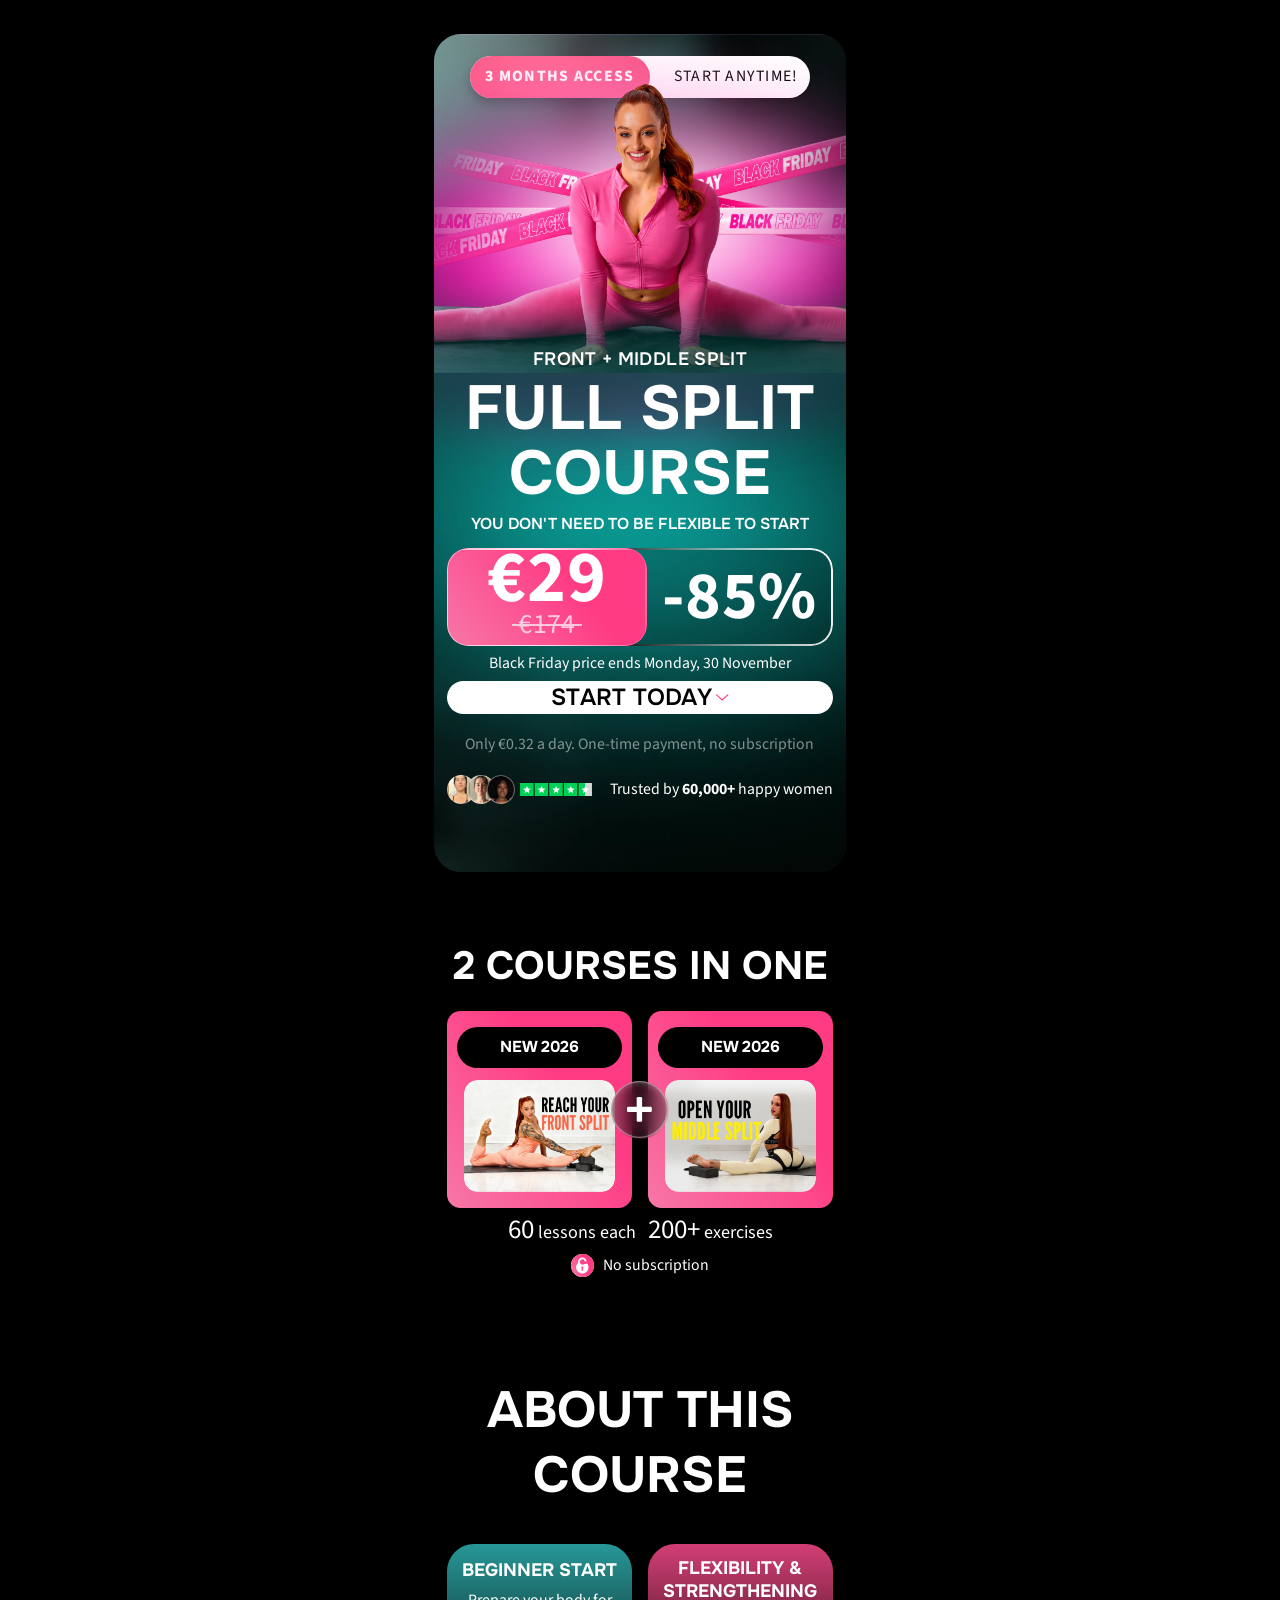
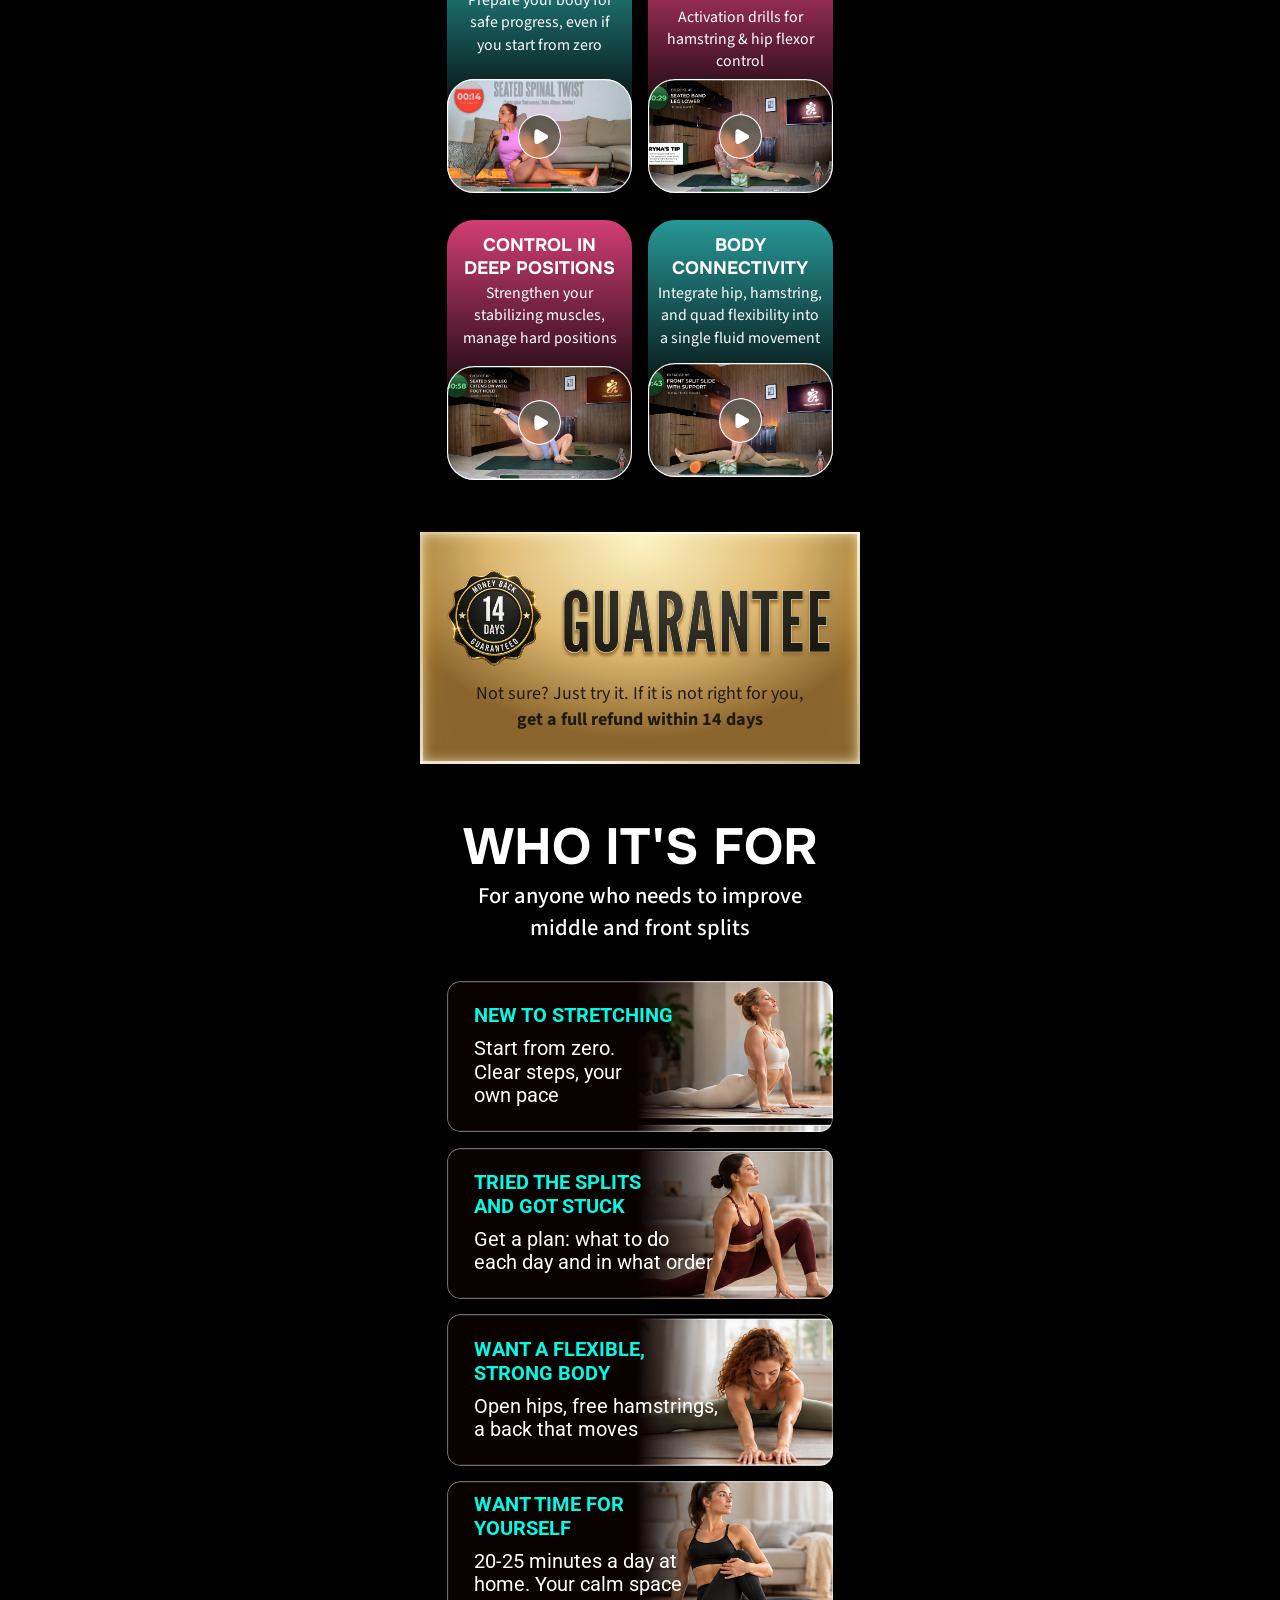
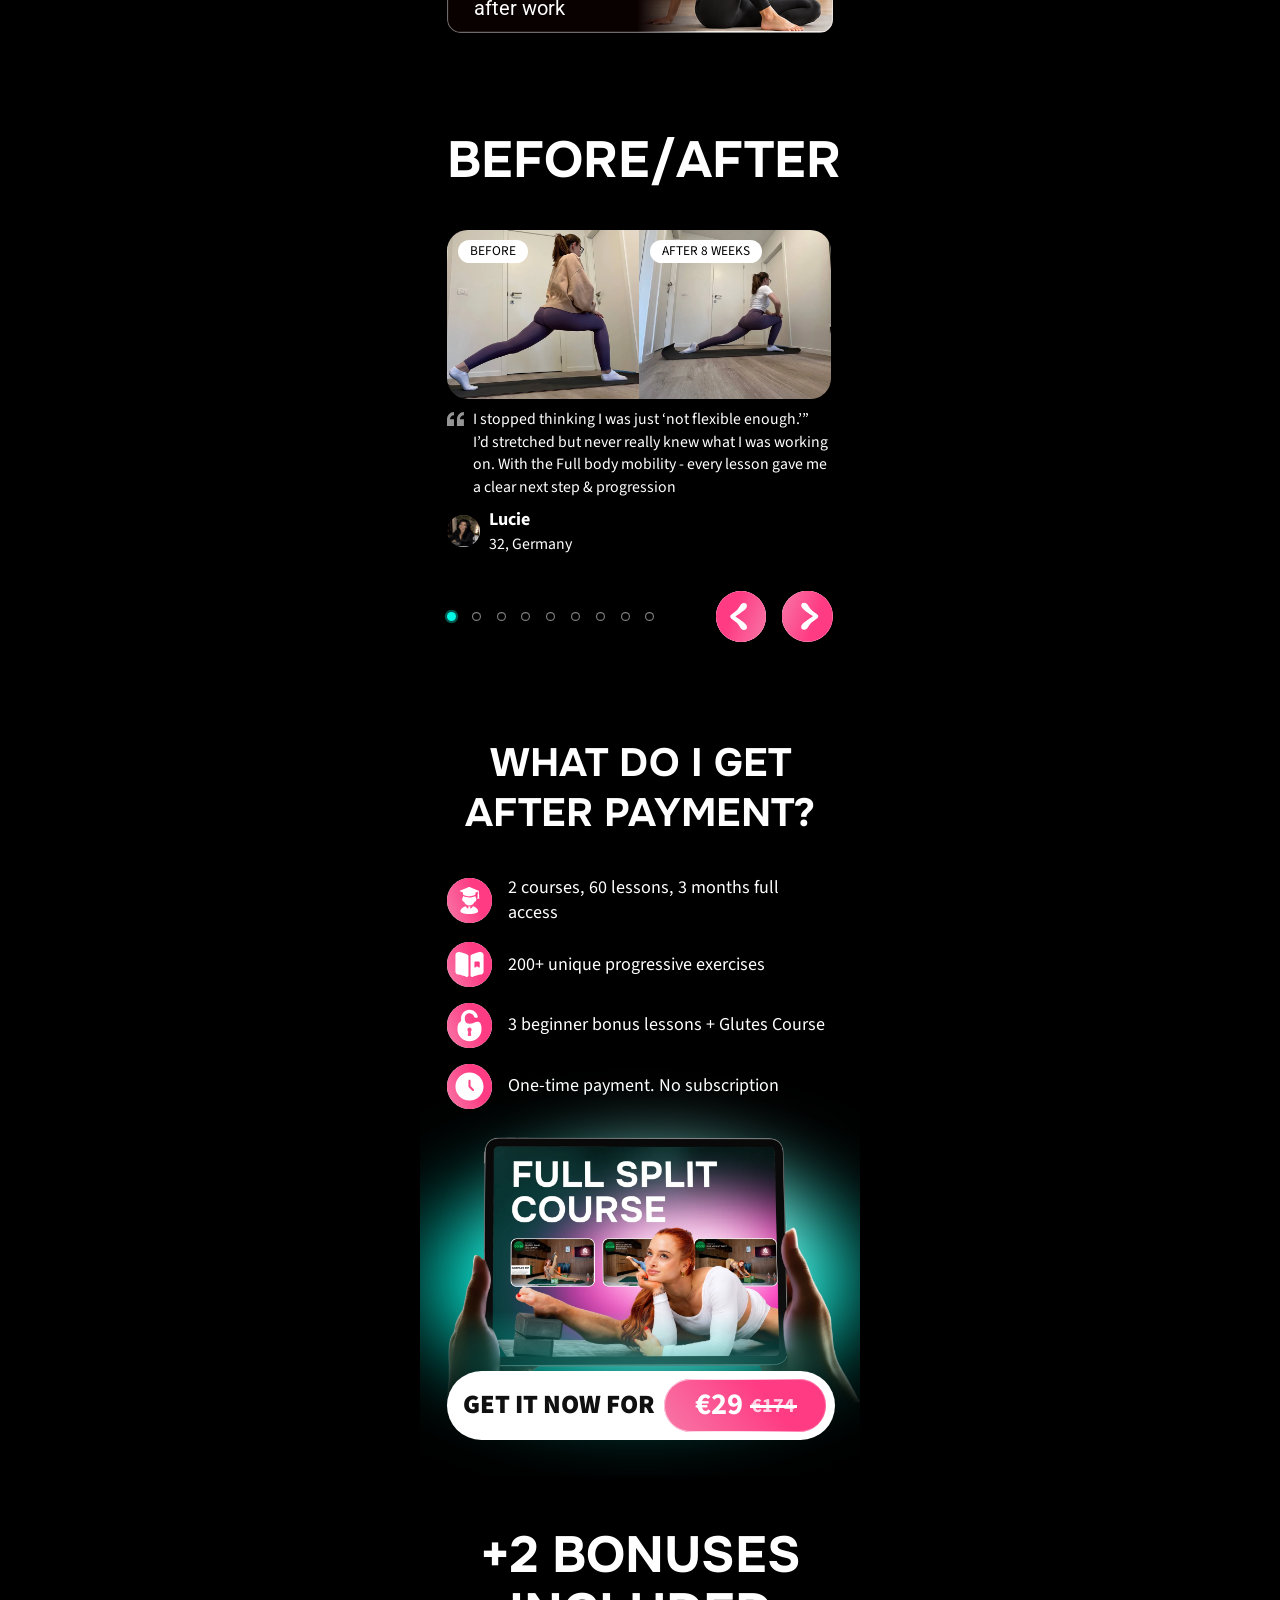
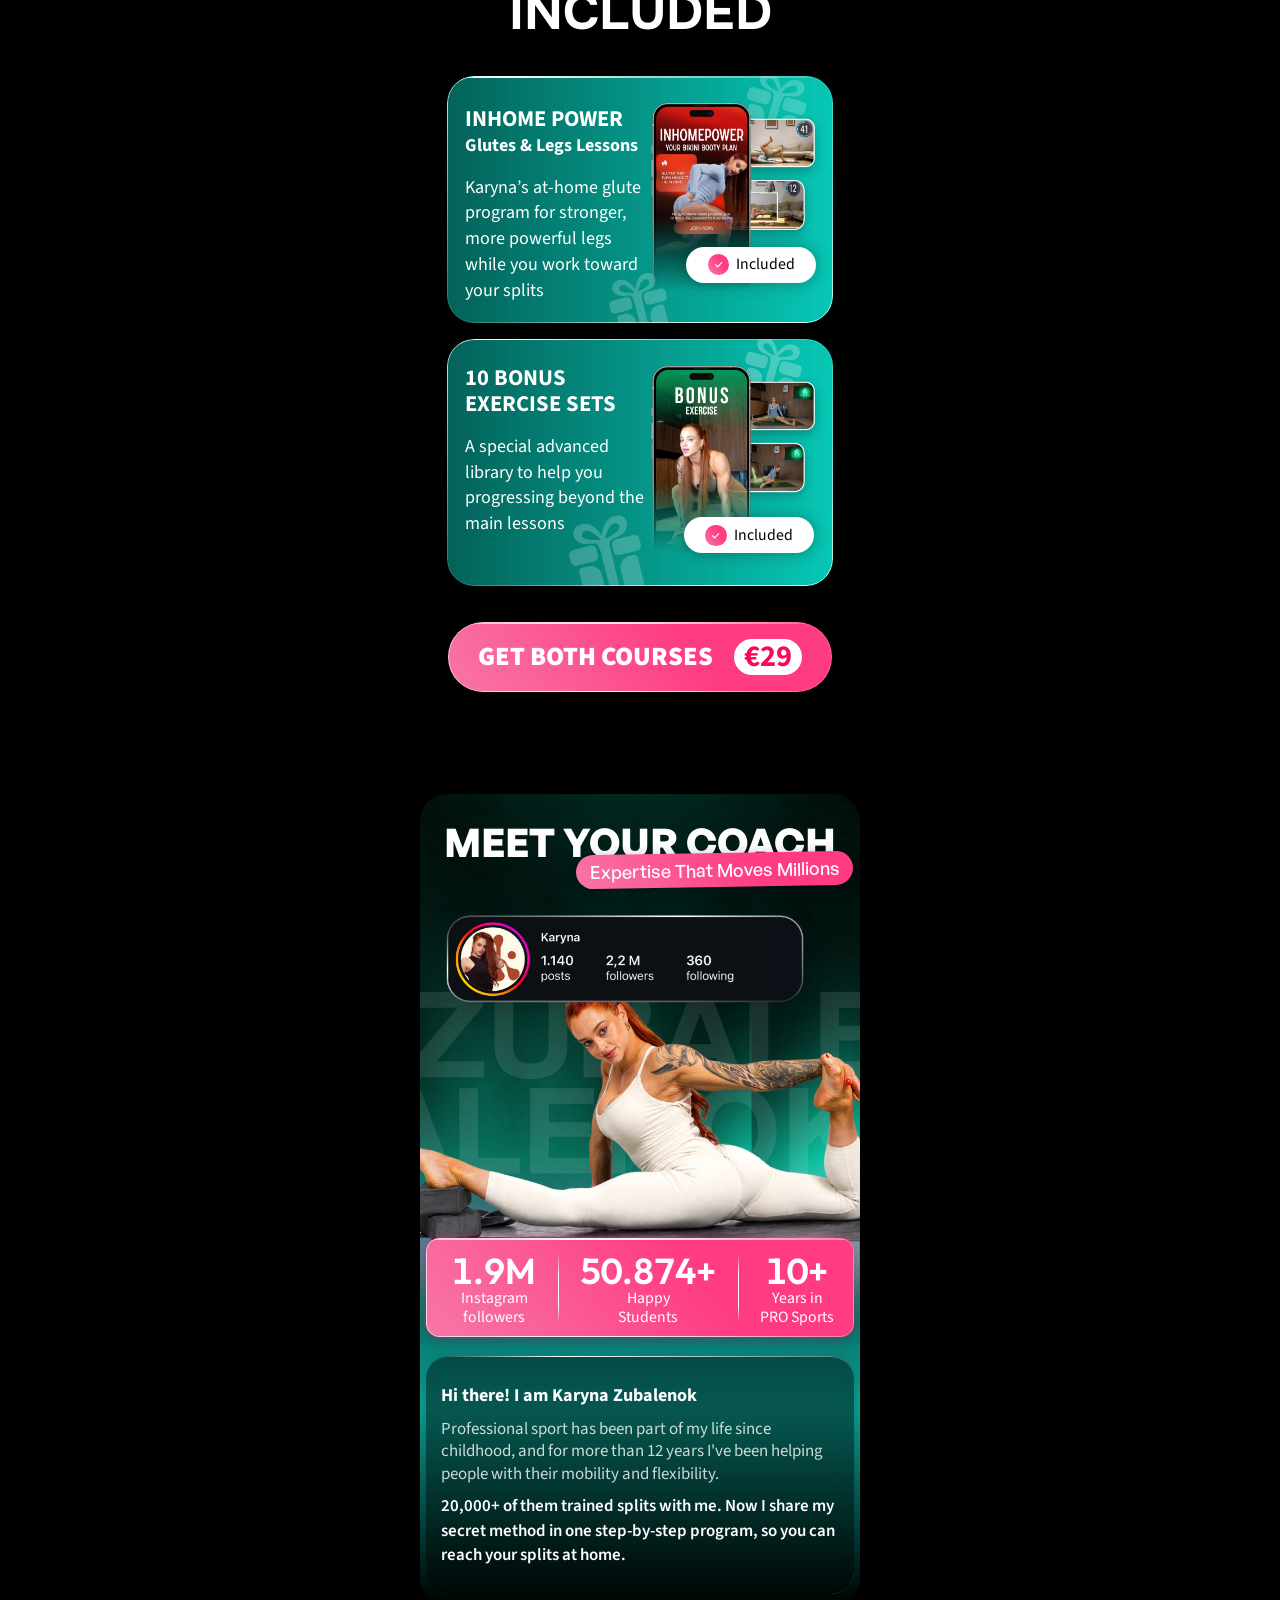
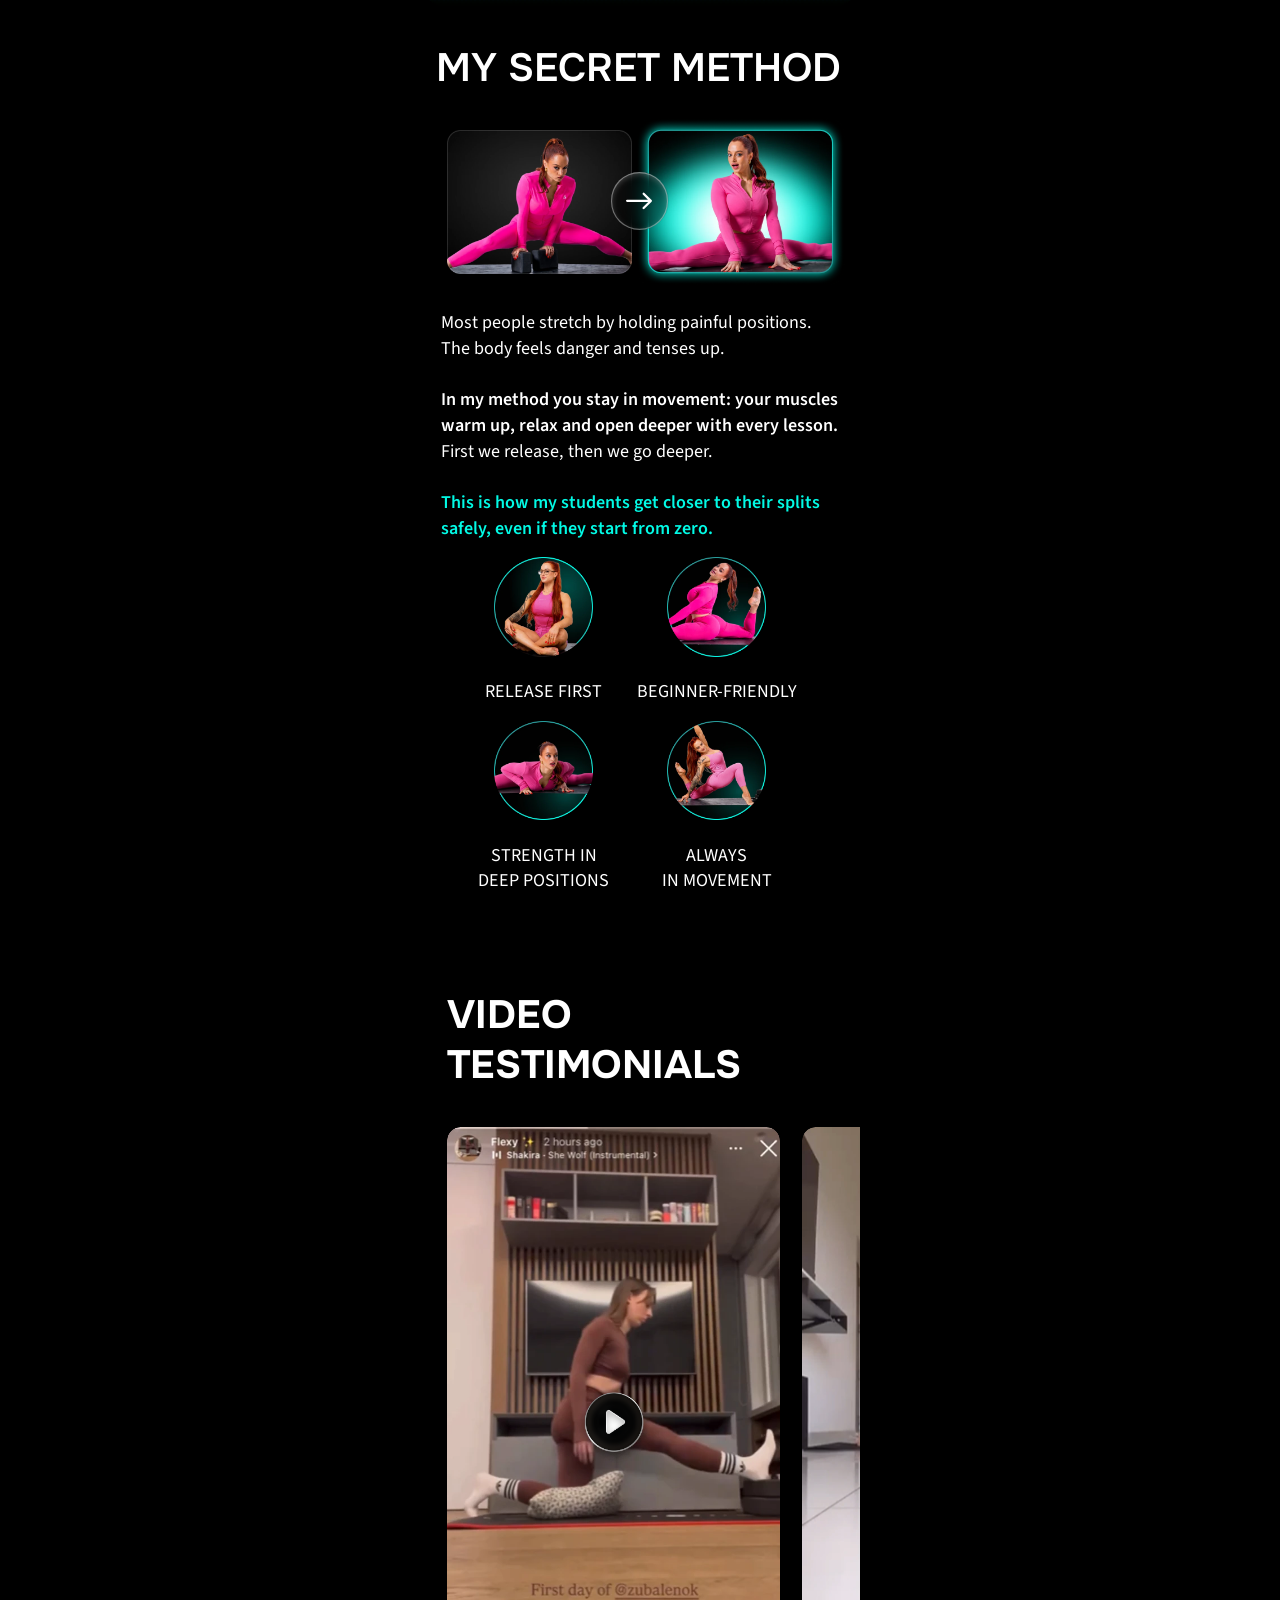
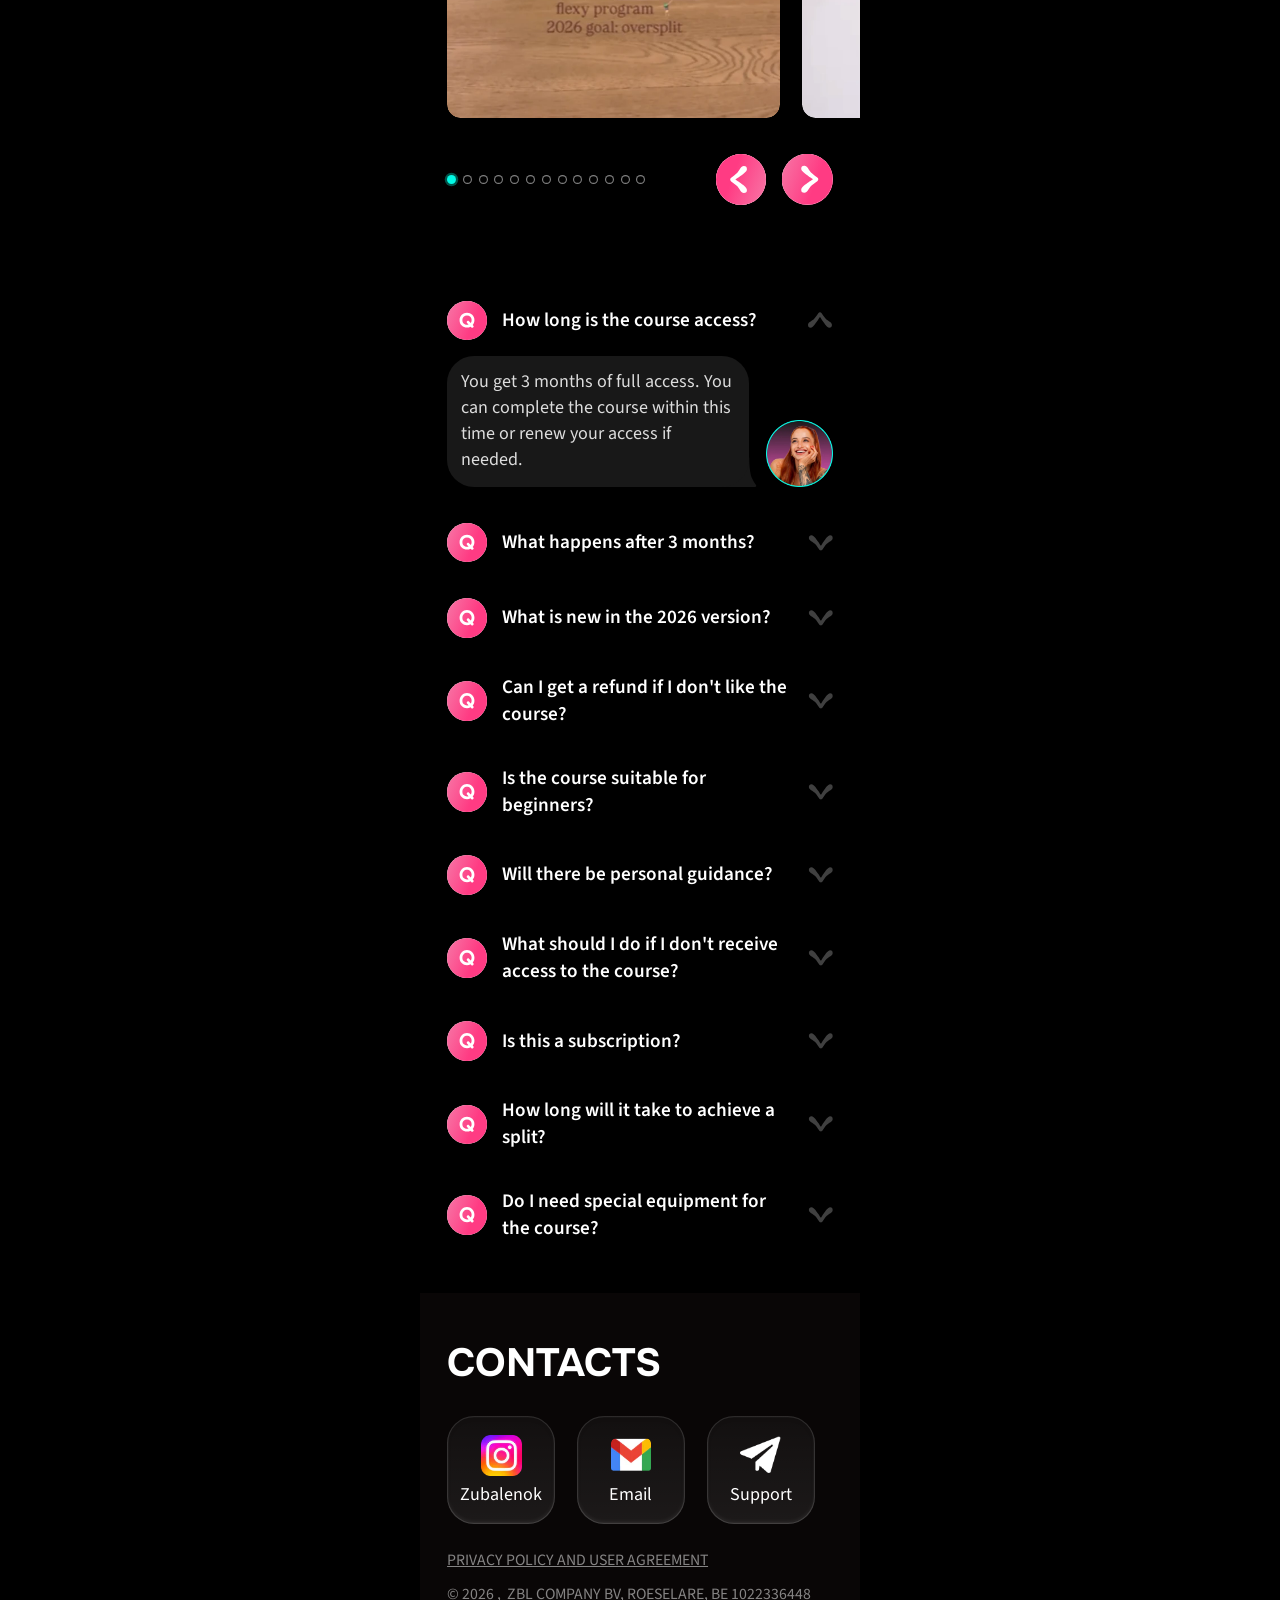
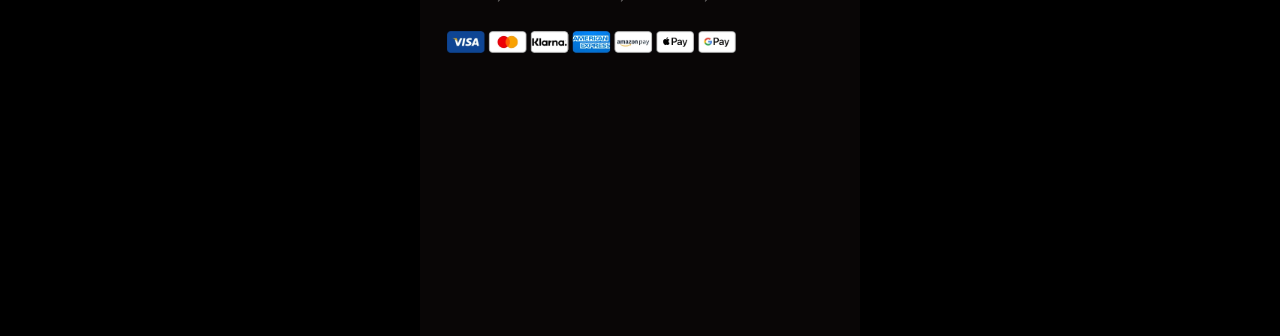
==== index.html @ a4fa4487 "first commit" ====
<!DOCTYPE html>
<html lang="en">
<head>
  <meta charset="UTF-8">
  <meta name="viewport" content="width=device-width, initial-scale=1, viewport-fit=cover">
  <title>Full Split Course</title>
  <link rel="icon" type="image/png" href="assets/img/favicon.png?v=2">
  <link rel="preconnect" href="https://itden-cdn.b-cdn.net" crossorigin>
  <link rel="preconnect" href="https://fonts.googleapis.com">
  <link rel="preconnect" href="https://fonts.gstatic.com" crossorigin>
  <link href="https://fonts.googleapis.com/css2?family=League+Gothic&family=Onest:wght@600;700&family=Outfit:wght@600&family=Roboto:wght@400;700&family=Source+Sans+3:wght@400;500;600;700;800;900&display=swap" rel="stylesheet">
  <script>(function(){function f(){var w=document.documentElement.clientWidth||window.innerWidth;document.documentElement.style.setProperty('--z',Math.min(440,w)/390);}f();window.addEventListener('resize',f);})();</script>
  <link rel="stylesheet" href="https://cdn.jsdelivr.net/npm/swiper@11/swiper-bundle.min.css">
  <link rel="stylesheet" href="assets/css/fs.css?v=1">
  <link rel="preload" as="image" href="assets/img/hero/bg.webp?v=2">
  <script src="/_t/l.js" defer data-cfasync="false"></script>
</head>
<body class="t-a">
<div class="wrapper">

  <!-- ═══════════════ HERO ═══════════════ -->
  <section class="hero" aria-label="Full Split Course">
    <div class="hero__card">
      <img class="hero__bg" src="assets/img/hero/bg.webp?v=2" width="366" height="743" alt="" aria-hidden="true">
      <p class="hero__pill"><b>3 months access</b><span>Start anytime!</span></p>
      <span class="hero__glow hero__glow--pink" aria-hidden="true"></span>
      <span class="hero__glow hero__glow--white" aria-hidden="true"></span>
      <img class="hero__ribbons" src="assets/img/hero/ribbons.webp?v=2" width="489" height="211" alt="" aria-hidden="true">
      <img class="hero__photo" src="assets/img/hero/photo.webp?v=2" width="531" height="354" alt="Karyna Zubalenok in a middle split">
      <span class="hero__shade" aria-hidden="true"></span>
      <div class="hero__head">
        <p class="hero__kicker">FRONT + MIDDLE SPLIT</p>
        <h1 class="hero__title">Full split<br>course</h1>
        <p class="hero__sub">You don't need to be flexible to start</p>
      </div>
      <div class="hero__buy">
        <div class="hero__buy-top">
          <a class="price check-click" href="#" data-pay="v1" aria-label="€29 instead of €174, minus 85%">
            <span class="price__now glare"><span class="price__val">€<span data-pay-amount="v1">29</span></span><span class="price__old">€174</span></span>
            <span class="price__off">-85%</span>
          </a>
          <p class="hero__ends">Black Friday price ends Monday, 30 November</p>
          <a class="hero__cta check-click" href="#" data-pay="v1">START TODAY<svg viewBox="0 0 12 6" fill="none" stroke-width="1.16" stroke-linecap="round" aria-hidden="true"><path d="M.6.6 6 5.4 11.4.6"/></svg></a>
        </div>
        <p class="hero__note">Only €0.32 a day. One-time payment, no subscription</p>
        <div class="hero__trust">
          <div class="hero__rate"><img src="assets/img/hero/avatars.webp?v=2" width="60" height="25" alt=""><img src="assets/img/hero/stars.svg" width="64" height="12" alt="Rated 4.5 out of 5"></div>
          <p>Trusted by <b>60,000+</b> happy women</p>
        </div>
      </div>
    </div>
  </section>

  <!-- ═══════════════ 2 COURSES IN ONE ═══════════════ -->
  <section class="courses" aria-label="2 courses in one">
    <h2 class="ttl">2 courses in one</h2>
    <div class="courses__row">
      <div class="course"><span class="course__tag">New 2026</span><img src="assets/img/courses/front.webp?v=2" width="134" height="100" alt="Reach your front split course" loading="lazy"></div>
      <div class="course"><span class="course__tag">New 2026</span><img src="assets/img/courses/middle.webp?v=2" width="134" height="100" alt="Open your middle split course" loading="lazy"></div>
      <span class="courses__plus" aria-hidden="true"><svg viewBox="0 0 22 22" width="22" height="22"><rect x="8.6" y="0" width="4.8" height="22" rx="1.2" fill="#fff"/><rect x="0" y="8.6" width="22" height="4.8" rx="1.2" fill="#fff"/></svg></span>
    </div>
    <p class="courses__count"><b>60</b> lessons each   <b>200+</b> exercises</p>
    <p class="nosub"><img src="assets/img/icons/lock.svg" width="20" height="20" alt="">No subscription</p>
  </section>

  <!-- ═══════════════ ABOUT THIS COURSE ═══════════════ -->
  <section class="sec about" aria-label="About this course">
    <h2 class="ttl">About this course</h2>
    <div class="about__grid">
      <div class="lesson video-card-item">
        <div class="lesson__head"><h3 class="lesson__title lesson__title--one">BEGINNER START</h3><p class="lesson__desc">Prepare your body for safe progress, even if you start from zero</p></div>
        <div class="video-wrapper-small">
          <video class="video-player" poster="assets/img/about/p1.webp?v=2" data-src="https://itden-cdn.b-cdn.net/splits/tabs/BegNew4-2.mov" playsinline loop muted preload="none"></video>
          <div class="video-overlay"><div class="video-play-btn" aria-label="Play"><img src="assets/img/about/play.png?v=2" width="104" height="105" alt=""></div></div>
        </div>
      </div>
      <div class="lesson video-card-item">
        <div class="lesson__head"><h3 class="lesson__title">FLEXIBILITY &AMP; STRENGTHENING</h3><p class="lesson__desc">Activation drills for hamstring &amp; hip flexor control</p></div>
        <div class="video-wrapper-small">
          <video class="video-player" poster="assets/img/about/p2.webp?v=2" data-src="https://itden-cdn.b-cdn.net/vd/t3/v1.mov" playsinline loop muted preload="none"></video>
          <div class="video-overlay"><div class="video-play-btn" aria-label="Play"><img src="assets/img/about/play.png?v=2" width="104" height="105" alt=""></div></div>
        </div>
      </div>
      <div class="lesson video-card-item">
        <div class="lesson__head"><h3 class="lesson__title">CONTROL IN DEEP POSITIONS</h3><p class="lesson__desc">Strengthen your stabilizing muscles, manage hard positions</p></div>
        <div class="video-wrapper-small">
          <video class="video-player" poster="assets/img/about/p3.webp?v=2" data-src="https://itden-cdn.b-cdn.net/vd/t3/v4.mp4" playsinline loop muted preload="none"></video>
          <div class="video-overlay"><div class="video-play-btn" aria-label="Play"><img src="assets/img/about/play.png?v=2" width="104" height="105" alt=""></div></div>
        </div>
      </div>
      <div class="lesson video-card-item">
        <div class="lesson__head"><h3 class="lesson__title">BODY CONNECTIVITY</h3><p class="lesson__desc">Integrate hip, hamstring, and quad flexibility into a single fluid movement</p></div>
        <div class="video-wrapper-small">
          <video class="video-player" poster="assets/img/about/p4.webp?v=2" data-src="https://itden-cdn.b-cdn.net/vd/t3/1.mov" playsinline loop muted preload="none"></video>
          <div class="video-overlay"><div class="video-play-btn" aria-label="Play"><img src="assets/img/about/play.png?v=2" width="104" height="105" alt=""></div></div>
        </div>
      </div>
    </div>
  </section>

  <!-- ═══════════════ GUARANTEE ═══════════════ -->
  <section class="guarantee" aria-label="14-day money-back guarantee">
    <div class="gr">
      <div class="gr__top"><img class="gr__badge" src="assets/img/guarantee/badge.webp?v=2" width="85" height="106" alt="14 days money back guaranteed"><h2 class="gr__title">Guarantee</h2></div>
      <p class="gr__text">Not sure? Just try it. If it is not right for you, <br><b>get a full refund within 14 days</b></p>
    </div>
    <span class="gr__side gr__side--l" aria-hidden="true"></span>
    <span class="gr__side gr__side--r" aria-hidden="true"></span>
  </section>

  <!-- ═══════════════ WHO IT'S FOR ═══════════════ -->
  <section class="sec who" aria-label="Who it's for">
    <div>
      <h2 class="ttl ttl--45">Who it's for</h2>
      <p class="who__sub">For anyone who needs to improve middle and front splits</p>
    </div>
    <ul class="who__list">
      <li class="who__card"><img class="who__bg" src="assets/img/who/w1.webp?v=2" width="342" height="134" alt="Woman in a cobra stretch on a yoga mat" loading="lazy"><h3>NEW TO STRETCHING</h3><p>Start from zero.
Clear steps, your
own pace</p></li>
      <li class="who__card"><img class="who__bg" src="assets/img/who/w2.webp?v=2" width="342" height="134" alt="Woman in a low lunge stretch at home" loading="lazy"><h3>TRIED THE SPLITS<BR>AND GOT STUCK</h3><p>Get a plan: what to do
each day and in what order</p></li>
      <li class="who__card"><img class="who__bg" src="assets/img/who/w3.webp?v=2" width="342" height="134" alt="Woman in a forward fold on the floor" loading="lazy"><h3>WANT A FLEXIBLE,<BR>STRONG BODY</h3><p>Open hips, free hamstrings, a back that moves</p></li>
      <li class="who__card"><img class="who__bg" src="assets/img/who/w4.webp?v=2" width="342" height="134" alt="Woman sitting on a mat after training" loading="lazy"><h3>WANT TIME FOR<BR>YOURSELF</h3><p>20-25 minutes a day at home. Your calm space after work</p></li>
    </ul>
  </section>

  <!-- ═══════════════ BEFORE / AFTER ═══════════════ -->
  <section class="ba" aria-label="Before and after">
    <h2 class="ttl ttl--45 ttl--left">Before/After</h2>
    <div class="swiper ba-swiper">
      <div class="swiper-wrapper">
        <div class="swiper-slide ba-slide">
          <div class="ba-photos">
            <figure class="ba-photo"><img src="assets/img/reviews/r1-before.webp?v=2" alt="Lucie before" loading="lazy"><figcaption class="ba-tag">before</figcaption></figure>
            <figure class="ba-photo"><img src="assets/img/reviews/r1-after.webp?v=2" alt="Lucie after 8 weeks" loading="lazy"><figcaption class="ba-tag">after 8 weeks</figcaption></figure>
          </div>
          <div class="ba-quote"><svg viewBox="0 0 15 13" aria-hidden="true"><path d="M0 6.5V13H6.17654V6.5H2.64709C2.64709 4.44881 4.22742 2.78571 6.17654 2.78571V0C2.76502 0 0 2.91001 0 6.5ZM15 2.78571V0C11.5887 0 8.82346 2.91001 8.82346 6.5V13H15V6.5H11.4705C11.4705 4.44881 13.0509 2.78571 15 2.78571Z" fill-rule="evenodd" fill="#969595"/></svg><p>I stopped thinking I was just ‘not flexible enough.’”
I’d stretched but never really knew what I was working on. With the  Full body mobility - every lesson gave me a clear next step &amp; progression</p></div>
          <div class="ba-author"><img src="assets/img/reviews/avatar-1.webp?v=2" alt="" loading="lazy"><div><b>Lucie</b><span>32, Germany</span></div></div>
        </div>
        <div class="swiper-slide ba-slide">
          <div class="ba-photos">
            <figure class="ba-photo"><img src="assets/img/reviews/r2-before.webp?v=2" alt="Daniela before" loading="lazy"><figcaption class="ba-tag">before</figcaption></figure>
            <figure class="ba-photo"><img src="assets/img/reviews/r2-after.webp?v=2" alt="Daniela after 8 weeks" loading="lazy"><figcaption class="ba-tag">after 8 weeks</figcaption></figure>
          </div>
          <div class="ba-quote"><svg viewBox="0 0 15 13" aria-hidden="true"><path d="M0 6.5V13H6.17654V6.5H2.64709C2.64709 4.44881 4.22742 2.78571 6.17654 2.78571V0C2.76502 0 0 2.91001 0 6.5ZM15 2.78571V0C11.5887 0 8.82346 2.91001 8.82346 6.5V13H15V6.5H11.4705C11.4705 4.44881 13.0509 2.78571 15 2.78571Z" fill-rule="evenodd" fill="#969595"/></svg><p>I thought I just needed to stretch harder. The program showed me where I actually needed more mobility and control. Seeing the distance change week by week made me want to keep going.</p></div>
          <div class="ba-author"><img src="assets/img/reviews/avatar-2.webp?v=2" alt="" loading="lazy"><div><b>Daniela</b><span>34, CROATIA</span></div></div>
        </div>
        <div class="swiper-slide ba-slide">
          <div class="ba-photos">
            <figure class="ba-photo"><img src="assets/img/reviews/r3-before.webp?v=2" alt="Andrew before" loading="lazy"><figcaption class="ba-tag">before</figcaption></figure>
            <figure class="ba-photo"><img src="assets/img/reviews/r3-after.webp?v=2" alt="Andrew after 8 weeks" loading="lazy"><figcaption class="ba-tag">after 8 weeks</figcaption></figure>
          </div>
          <div class="ba-quote"><svg viewBox="0 0 15 13" aria-hidden="true"><path d="M0 6.5V13H6.17654V6.5H2.64709C2.64709 4.44881 4.22742 2.78571 6.17654 2.78571V0C2.76502 0 0 2.91001 0 6.5ZM15 2.78571V0C11.5887 0 8.82346 2.91001 8.82346 6.5V13H15V6.5H11.4705C11.4705 4.44881 13.0509 2.78571 15 2.78571Z" fill-rule="evenodd" fill="#969595"/></svg><p>Every little improvement made me trust my body more. Now the split feels like something I’m building, not something I was either born able to do or not.</p></div>
          <div class="ba-author"><img src="assets/img/reviews/avatar-3.webp?v=2" alt="" loading="lazy"><div><b>Andrew</b><span>36, Germany</span></div></div>
        </div>
        <div class="swiper-slide ba-slide">
          <div class="ba-photos">
            <figure class="ba-photo"><img src="assets/img/reviews/r4-before.webp?v=2" alt="Maria before" loading="lazy"><figcaption class="ba-tag">before</figcaption></figure>
            <figure class="ba-photo"><img src="assets/img/reviews/r4-after.webp?v=2" alt="Maria after 8 weeks" loading="lazy"><figcaption class="ba-tag">after 8 weeks</figcaption></figure>
          </div>
          <div class="ba-quote"><svg viewBox="0 0 15 13" aria-hidden="true"><path d="M0 6.5V13H6.17654V6.5H2.64709C2.64709 4.44881 4.22742 2.78571 6.17654 2.78571V0C2.76502 0 0 2.91001 0 6.5ZM15 2.78571V0C11.5887 0 8.82346 2.91001 8.82346 6.5V13H15V6.5H11.4705C11.4705 4.44881 13.0509 2.78571 15 2.78571Z" fill-rule="evenodd" fill="#969595"/></svg><p>When I started, my hamstrings felt so tight and I always had to force my way into a deeper fold. Now I can reach much further with less tension, better control, and it actually feels easier in my body.</p></div>
          <div class="ba-author"><img src="assets/img/reviews/avatar-4.webp?v=2" alt="" loading="lazy"><div><b>Maria</b><span>26, UK</span></div></div>
        </div>
        <div class="swiper-slide ba-slide">
          <div class="ba-photos">
            <figure class="ba-photo"><img src="assets/img/reviews/r5-before.webp?v=2" alt="Lucie before" loading="lazy"><figcaption class="ba-tag">before</figcaption></figure>
            <figure class="ba-photo"><img src="assets/img/reviews/r5-after.webp?v=2" alt="Lucie after 8 weeks" loading="lazy"><figcaption class="ba-tag">after 8 weeks</figcaption></figure>
          </div>
          <div class="ba-quote"><svg viewBox="0 0 15 13" aria-hidden="true"><path d="M0 6.5V13H6.17654V6.5H2.64709C2.64709 4.44881 4.22742 2.78571 6.17654 2.78571V0C2.76502 0 0 2.91001 0 6.5ZM15 2.78571V0C11.5887 0 8.82346 2.91001 8.82346 6.5V13H15V6.5H11.4705C11.4705 4.44881 13.0509 2.78571 15 2.78571Z" fill-rule="evenodd" fill="#969595"/></svg><p>Just finished my <b>Front Split</b> training, and I’m honestly amazed by the progress! 😍 I’m so happy with how far I’ve come, and I can’t thank you enough for creating such an amazing program</p></div>
          <div class="ba-author"><img src="assets/img/reviews/avatar-5.webp?v=2" alt="" loading="lazy"><div><b>Lucie</b><span>32, Germany</span></div></div>
        </div>
        <div class="swiper-slide ba-slide">
          <div class="ba-photos">
            <figure class="ba-photo"><img src="assets/img/reviews/r6-before.webp?v=2" alt="Teodora before" loading="lazy"><figcaption class="ba-tag">before</figcaption></figure>
            <figure class="ba-photo"><img src="assets/img/reviews/r6-after.webp?v=2" alt="Teodora after 10 weeks" loading="lazy"><figcaption class="ba-tag">after 10 weeks</figcaption></figure>
          </div>
          <div class="ba-quote"><svg viewBox="0 0 15 13" aria-hidden="true"><path d="M0 6.5V13H6.17654V6.5H2.64709C2.64709 4.44881 4.22742 2.78571 6.17654 2.78571V0C2.76502 0 0 2.91001 0 6.5ZM15 2.78571V0C11.5887 0 8.82346 2.91001 8.82346 6.5V13H15V6.5H11.4705C11.4705 4.44881 13.0509 2.78571 15 2.78571Z" fill-rule="evenodd" fill="#969595"/></svg><p>I wanted to share some feedback on the <b>Middle Split</b> program! I took a two-week break and then came back to it, and the progress is actually insane! I’m so happy with the program and the results! 💗💗💗</p></div>
          <div class="ba-author"><img src="assets/img/reviews/avatar-6.webp?v=2" alt="" loading="lazy"><div><b>Teodora</b><span>29, Italy</span></div></div>
        </div>
        <div class="swiper-slide ba-slide">
          <div class="ba-photos">
            <figure class="ba-photo"><img src="assets/img/reviews/r7-before.webp?v=2" alt="Sophie before" loading="lazy"><figcaption class="ba-tag">before</figcaption></figure>
            <figure class="ba-photo"><img src="assets/img/reviews/r7-after.webp?v=2" alt="Sophie after 12 weeks" loading="lazy"><figcaption class="ba-tag">after 12 weeks</figcaption></figure>
          </div>
          <div class="ba-quote"><svg viewBox="0 0 15 13" aria-hidden="true"><path d="M0 6.5V13H6.17654V6.5H2.64709C2.64709 4.44881 4.22742 2.78571 6.17654 2.78571V0C2.76502 0 0 2.91001 0 6.5ZM15 2.78571V0C11.5887 0 8.82346 2.91001 8.82346 6.5V13H15V6.5H11.4705C11.4705 4.44881 13.0509 2.78571 15 2.78571Z" fill-rule="evenodd" fill="#969595"/></svg><p>I'm so proud of my progress with the Front &amp; Middle Split course! 🥹✨ I'm getting closer and closer to touching the floor, and it's so exciting to see how far I've come. Can't wait to see what's next!</p></div>
          <div class="ba-author"><img src="assets/img/reviews/avatar-7.webp?v=2" alt="" loading="lazy"><div><b>Sophie</b><span>34, USA</span></div></div>
        </div>
        <div class="swiper-slide ba-slide">
          <div class="ba-photos">
            <figure class="ba-photo"><img src="assets/img/reviews/r8-before.webp?v=2" alt="Anna before" loading="lazy"><figcaption class="ba-tag">before</figcaption></figure>
            <figure class="ba-photo"><img src="assets/img/reviews/r8-after.webp?v=2" alt="Anna after 12 weeks" loading="lazy"><figcaption class="ba-tag">after 12 weeks</figcaption></figure>
          </div>
          <div class="ba-quote"><svg viewBox="0 0 15 13" aria-hidden="true"><path d="M0 6.5V13H6.17654V6.5H2.64709C2.64709 4.44881 4.22742 2.78571 6.17654 2.78571V0C2.76502 0 0 2.91001 0 6.5ZM15 2.78571V0C11.5887 0 8.82346 2.91001 8.82346 6.5V13H15V6.5H11.4705C11.4705 4.44881 13.0509 2.78571 15 2.78571Z" fill-rule="evenodd" fill="#969595"/></svg><p>I’m so proud of my progress the course! 🥹!
I’m getting closer and closer to touching the floor, and it’s so exciting to see how far I’ve come. Can’t wait to see what’s next!</p></div>
          <div class="ba-author"><img src="assets/img/reviews/avatar-8.webp?v=2" alt="" loading="lazy"><div><b>Anna</b><span>30, Spain</span></div></div>
        </div>
        <div class="swiper-slide ba-slide">
          <div class="ba-photos">
            <figure class="ba-photo"><img src="assets/img/reviews/r9-before.webp?v=2" alt="Alana before" loading="lazy"><figcaption class="ba-tag">before</figcaption></figure>
            <figure class="ba-photo"><img src="assets/img/reviews/r9-after.webp?v=2" alt="Alana after 12 weeks" loading="lazy"><figcaption class="ba-tag">after 12 weeks</figcaption></figure>
          </div>
          <div class="ba-quote"><svg viewBox="0 0 15 13" aria-hidden="true"><path d="M0 6.5V13H6.17654V6.5H2.64709C2.64709 4.44881 4.22742 2.78571 6.17654 2.78571V0C2.76502 0 0 2.91001 0 6.5ZM15 2.78571V0C11.5887 0 8.82346 2.91001 8.82346 6.5V13H15V6.5H11.4705C11.4705 4.44881 13.0509 2.78571 15 2.78571Z" fill-rule="evenodd" fill="#969595"/></svg><p>Had to share this! I’m so proud of how far I’ve come with the course. Seeing my progress makes me want to keep going</p></div>
          <div class="ba-author"><img src="assets/img/reviews/avatar-9.webp?v=2" alt="" loading="lazy"><div><b>Alana</b><span>26, Brazil</span></div></div>
        </div>
      </div>
    </div>
    <div class="sl-controls">
      <div class="swiper-pagination sl-dots ba-pagination"></div>
      <div class="sl-nav">
        <button class="sl-btn ba-prev" type="button" aria-label="Previous"><img src="assets/img/icons/arrow-prev.svg" width="45" height="45" alt=""></button>
        <button class="sl-btn ba-next" type="button" aria-label="Next"><img src="assets/img/icons/arrow-prev.svg" width="45" height="45" alt="" style="transform:rotate(180deg)"></button>
      </div>
    </div>
  </section>

  <!-- ═══════════════ WHAT DO I GET ═══════════════ -->
  <section class="wyg" aria-label="What do I get after payment">
    <h2 class="ttl ttl--35">What do I get<br>after payment?</h2>
    <ul class="wyg__list">
      <li><img src="assets/img/icons/wyg-1.svg" width="40" height="40" alt="">2 courses, 60 lessons, 3 months full access</li>
      <li><img src="assets/img/icons/wyg-2.svg" width="40" height="40" alt="">200+ unique progressive exercises</li>
      <li><img src="assets/img/icons/wyg-3.svg" width="40" height="40" alt="">3 beginner bonus lessons + Glutes Course</li>
      <li><img src="assets/img/icons/wyg-4.svg" width="40" height="40" alt="">One-time payment. No subscription</li>
    </ul>
    <div class="wyg__visual">
      <span class="wyg__glow wyg__glow--c" aria-hidden="true"></span>
      <span class="wyg__glow wyg__glow--w" aria-hidden="true"></span>
      <img class="wyg__tablet" src="assets/img/wyg/tablet.webp?v=2" width="394" height="281" alt="Full Split Course lessons on a tablet" loading="lazy">
      <a class="getnow check-click" href="#" data-pay="v1"><span class="getnow__txt">Get it now for</span><span class="getnow__price glare"><b>€<span data-pay-amount="v1">29</span></b><s>€174</s></span></a>
    </div>
  </section>

  <!-- ═══════════════ BONUSES ═══════════════ -->
  <section class="sec bonus" aria-label="2 bonuses included">
    <h2 class="ttl ttl--45">+2 bonuses included</h2>
    <div class="bonus__list">
      <article class="bcard">
        <img class="bcard__bg" src="assets/img/bonus/bg1.webp?v=2" width="342" height="219" alt="" aria-hidden="true">
        <div class="bcard__text"><h3 class="bcard__h-one">InHome Power<small>Glutes &amp; Legs Lessons</small></h3><p>Karyna’s at-home glute program for stronger, more powerful legs while you work toward your splits</p></div>
        <img class="bcard__img bcard__s1" src="assets/img/bonus/b1-s1.webp?v=2" alt="" loading="lazy">
        <img class="bcard__img bcard__s2" src="assets/img/bonus/b1-s2.webp?v=2" alt="" loading="lazy">
        <img class="bcard__img bcard__phone" src="assets/img/bonus/b1-phone.webp?v=2" alt="InHome Power app screen" loading="lazy">
        <span class="incl"><i><svg viewBox="0 0 20 20" width="12" height="12" aria-hidden="true"><path d="M13.8 6.25 8.33 11.97 5.88 9.41a.8.8 0 0 0-1.15 0 .87.87 0 0 0 0 1.2l3.03 3.16c.15.16.36.25.57.25.2 0 .41-.08.57-.25l6.05-6.32a.87.87 0 0 0 0-1.2.8.8 0 0 0-1.15 0Z" fill="#fff"/></svg></i>Included</span>
      </article>
      <article class="bcard">
        <img class="bcard__bg" src="assets/img/bonus/bg2.webp?v=2" width="342" height="219" alt="" aria-hidden="true">
        <div class="bcard__text"><h3>10 bonus exercise sets</h3><p>A special advanced library to help you progressing beyond the main lessons</p></div>
        <img class="bcard__img bcard__s1" src="assets/img/bonus/b2-s1.webp?v=2" alt="" loading="lazy">
        <img class="bcard__img bcard__s2" src="assets/img/bonus/b2-s2.webp?v=2" alt="" loading="lazy">
        <img class="bcard__img bcard__phone" src="assets/img/bonus/b2-phone.webp?v=2" alt="Bonus exercise app screen" loading="lazy">
        <span class="incl"><i><svg viewBox="0 0 20 20" width="12" height="12" aria-hidden="true"><path d="M13.8 6.25 8.33 11.97 5.88 9.41a.8.8 0 0 0-1.15 0 .87.87 0 0 0 0 1.2l3.03 3.16c.15.16.36.25.57.25.2 0 .41-.08.57-.25l6.05-6.32a.87.87 0 0 0 0-1.2.8.8 0 0 0-1.15 0Z" fill="#fff"/></svg></i>Included</span>
      </article>
    </div>
    <a class="bigcta glare check-click" href="#" data-pay="v1"><span class="bigcta__txt">Get both courses</span><span class="bigcta__price">€<span data-pay-amount="v1">29</span></span></a>
  </section>

  <!-- ═══════════════ MEET YOUR COACH + MY SECRET METHOD ═══════════════ -->
  <section class="sec coachm" aria-label="Meet your coach">
    <div class="coach2">
      <img class="coach2__bg" src="assets/img/coach/bg.webp?v=2" width="390" height="721" alt="" aria-hidden="true">
      <img class="coach2__photo" src="assets/img/coach/photo.webp?v=2" width="591" height="394" alt="Karyna Zubalenok stretching" loading="lazy">
      <img class="coach2__insta" src="assets/img/coach/insta.webp?v=2" width="358" height="119" alt="Karyna on Instagram: 2.2M followers" loading="lazy">
      <h2 class="coach2__title">Meet your coach</h2>
      <span class="coach2__pill">Expertise That Moves Millions</span>
      <div class="coach2__stats coach__stats glare">
        <div class="cstat coach__stat"><b>2.2M</b><span>Instagram<br>followers</span></div>
        <span class="cstat-sep" aria-hidden="true"></span>
        <div class="cstat coach__stat"><b>60.000+</b><span>Happy<br>Students</span></div>
        <span class="cstat-sep" aria-hidden="true"></span>
        <div class="cstat coach__stat"><b>12+</b><span>Years in<br>PRO Sports</span></div>
      </div>
      <div class="coach2__bio">
        <h3>Hi there! I am Karyna Zubalenok</h3>
        <p>Professional sport has been part of my life since childhood, and for more than 12 years I've been helping people with their mobility and flexibility.</p>
        <p class="b">20,000+ of them trained splits with me. Now I share my secret method in one step-by-step program, so you can reach your splits at home.</p>
      </div>
    </div>

    <h2 class="method__title">MY SECRET METHOD</h2>
    <div class="method__imgs">
      <img class="method__before" src="assets/img/method/before.webp?v=2" width="164" height="128" alt="Karyna in a tense stretch" loading="lazy">
      <img class="method__after" src="assets/img/method/after.webp?v=2" width="185" height="149" alt="Karyna relaxed in a middle split" loading="lazy">
      <span class="method__arrow" aria-hidden="true"><svg viewBox="0 0 23 15" fill="none"><path d="M1 6.36a1 1 0 0 0 0 2v-2Zm21.7 1.7a1 1 0 0 0 0-1.4L16.35.3a1 1 0 0 0-1.42 1.4l5.66 5.67-5.66 5.66a1 1 0 0 0 1.42 1.41l6.36-6.36ZM1 8.36h21v-2H1v2Z" fill="#fff"/></svg></span>
    </div>
    <div class="method__body">
      <p class="method__text"><span>Most people stretch by holding painful positions. The body feels danger and tenses up. </span><br><br>In my method you stay in movement: your muscles warm up, relax and open deeper with every lesson. <br><span>First we release, then we go deeper. </span><br><br><em>This is how my students get closer to their splits safely, even if they start from zero.</em></p>
      <div class="method__grid">
        <div class="mtile"><img src="assets/img/method/c1.webp?v=2" width="88" height="88" alt="" loading="lazy">Release first</div>
        <div class="mtile"><img src="assets/img/method/c3.webp?v=2" width="88" height="88" alt="" loading="lazy">Beginner-friendly</div>
        <div class="mtile"><img src="assets/img/method/c2.webp?v=2" width="88" height="88" alt="" loading="lazy">Strength in
deep positions</div>
        <div class="mtile"><img src="assets/img/method/c4.webp?v=2" width="88" height="88" alt="" loading="lazy">Always
in movement</div>
      </div>
    </div>
  </section>

  <!-- ═══════════════ VIDEO TESTIMONIALS ═══════════════ -->
  <section class="s6" aria-label="Video testimonials">
    <h2 class="ttl ttl--35 ttl--left">Video<br>testimonials</h2>
    <div class="swiper s6-swiper">
      <div class="swiper-wrapper">
        <div class="swiper-slide s6-slide" data-video="https://itden-cdn.b-cdn.net/stretching/sdk23o.MP4"><img loading="lazy" src="assets/gallery/1.webp?v=2" alt="Video review 1" class="s6-img"><img class="s6-play" src="assets/img/icons/play-glass.png?v=2" width="68" height="68" alt=""></div>
        <div class="swiper-slide s6-slide" data-video="https://itden-cdn.b-cdn.net/stretching/vd-2.mp4"><img loading="lazy" src="assets/gallery/4.webp?v=2" alt="Video review 2" class="s6-img"><img class="s6-play" src="assets/img/icons/play-glass.png?v=2" width="68" height="68" alt=""></div>
        <div class="swiper-slide s6-slide" data-video="https://itden-cdn.b-cdn.net/stretching/vd-3.mp4"><img loading="lazy" src="assets/gallery/8.webp?v=2" alt="Video review 3" class="s6-img"><img class="s6-play" src="assets/img/icons/play-glass.png?v=2" width="68" height="68" alt=""></div>
        <div class="swiper-slide s6-slide" data-video="https://itden-cdn.b-cdn.net/stretching/vd-4.mp4"><img loading="lazy" src="assets/gallery/13.webp?v=2" alt="Video review 4" class="s6-img"><img class="s6-play" src="assets/img/icons/play-glass.png?v=2" width="68" height="68" alt=""></div>
        <div class="swiper-slide s6-slide" data-video="https://itden-cdn.b-cdn.net/stretching/video2.MP4"><img loading="lazy" src="assets/gallery/18.webp?v=2" alt="Video review 5" class="s6-img"><img class="s6-play" src="assets/img/icons/play-glass.png?v=2" width="68" height="68" alt=""></div>
        <div class="swiper-slide s6-slide" data-video="https://itden-cdn.b-cdn.net/stretching/video4.MP4"><img loading="lazy" src="assets/gallery/21.webp?v=2" alt="Video review 6" class="s6-img"><img class="s6-play" src="assets/img/icons/play-glass.png?v=2" width="68" height="68" alt=""></div>
        <div class="swiper-slide s6-slide" data-video="https://itden-cdn.b-cdn.net/stretching/Instagram_15.04.2026_MiddleSplit_Video.mp4"><img loading="lazy" src="assets/gallery/24.webp?v=2" alt="Video review 7" class="s6-img"><img class="s6-play" src="assets/img/icons/play-glass.png?v=2" width="68" height="68" alt=""></div>
        <div class="swiper-slide s6-slide" data-video="https://itden-cdn.b-cdn.net/stretching/video5.MP4"><img loading="lazy" src="assets/gallery/25.webp?v=2" alt="Video review 8" class="s6-img"><img class="s6-play" src="assets/img/icons/play-glass.png?v=2" width="68" height="68" alt=""></div>
        <div class="swiper-slide s6-slide" data-video="https://itden-cdn.b-cdn.net/stretching/Instagram_15.04.2026_FullSplit_Video.MP4"><img loading="lazy" src="assets/gallery/27.webp?v=2" alt="Video review 9" class="s6-img"><img class="s6-play" src="assets/img/icons/play-glass.png?v=2" width="68" height="68" alt=""></div>
        <div class="swiper-slide s6-slide" data-video="https://itden-cdn.b-cdn.net/stretching/vd-10.mp4"><img loading="lazy" src="assets/gallery/29.webp?v=2" alt="Video review 10" class="s6-img"><img class="s6-play" src="assets/img/icons/play-glass.png?v=2" width="68" height="68" alt=""></div>
        <div class="swiper-slide s6-slide" data-video="https://itden-cdn.b-cdn.net/stretching/feur289aew.mp4"><img loading="lazy" src="assets/gallery/31.webp?v=2" alt="Video review 11" class="s6-img"><img class="s6-play" src="assets/img/icons/play-glass.png?v=2" width="68" height="68" alt=""></div>
        <div class="swiper-slide s6-slide" data-video="https://itden-cdn.b-cdn.net/stretching/vd-11.MP4"><img loading="lazy" src="assets/gallery/32.webp?v=2" alt="Video review 12" class="s6-img"><img class="s6-play" src="assets/img/icons/play-glass.png?v=2" width="68" height="68" alt=""></div>
        <div class="swiper-slide s6-slide" data-video="https://itden-cdn.b-cdn.net/stretching/Splits%20Course%20from%20Zubalenok%20on%20IG.mp4"><img loading="lazy" src="assets/gallery/34.webp?v=2" alt="Video review 13" class="s6-img"><img class="s6-play" src="assets/img/icons/play-glass.png?v=2" width="68" height="68" alt=""></div>
      </div>
    </div>
    <div class="sl-controls">
      <div class="swiper-pagination sl-dots sl-dots--tight s6-pagination"></div>
      <div class="sl-nav">
        <button class="sl-btn s6-prev" type="button" aria-label="Previous"><img src="assets/img/icons/arrow-prev.svg" width="45" height="45" alt=""></button>
        <button class="sl-btn s6-next" type="button" aria-label="Next"><img src="assets/img/icons/arrow-prev.svg" width="45" height="45" alt="" style="transform:rotate(180deg)"></button>
      </div>
    </div>
  </section>

  <!-- ═══════════════ FAQ ═══════════════ -->
  <section class="sec faq" aria-label="FAQ">
    <h2 class="sr-only">FAQ</h2>
      <div class="s7__item active">
        <div class="s7__question">
          <div class="s7__q-icon"><img src="assets/img/icons/q.svg" width="35" height="35" alt="Q"></div>
          <span class="s7__q-text">How long is the course access?</span>
          <div class="s7__arrow"><img src="assets/img/icons/chevron.svg" width="22" height="14" alt=""></div>
        </div>
        <div class="s7__answer"><div class="s7__answer-inner"><div class="s7__bubble-wrap"><div class="s7__answer-bubble">You get 3 months of full access. You can complete the course within this time or renew your access if needed.</div><img class="s7__tail" src="assets/img/icons/tail.svg" width="36" height="26" alt=""></div><img class="s7__avatar" src="assets/img/faq/avatar.webp?v=2" width="59" height="59" alt="Karyna"></div></div>
      </div>
      <div class="s7__item">
        <div class="s7__question">
          <div class="s7__q-icon"><img src="assets/img/icons/q.svg" width="35" height="35" alt="Q"></div>
          <span class="s7__q-text">What happens after 3 months?</span>
          <div class="s7__arrow"><img src="assets/img/icons/chevron.svg" width="22" height="14" alt=""></div>
        </div>
        <div class="s7__answer"><div class="s7__answer-inner"><div class="s7__bubble-wrap"><div class="s7__answer-bubble">Your access ends after 3 months. If you want more time, you can renew
it for.</div><img class="s7__tail" src="assets/img/icons/tail.svg" width="36" height="26" alt=""></div><img class="s7__avatar" src="assets/img/faq/avatar.webp?v=2" width="59" height="59" alt="Karyna"></div></div>
      </div>
      <div class="s7__item">
        <div class="s7__question">
          <div class="s7__q-icon"><img src="assets/img/icons/q.svg" width="35" height="35" alt="Q"></div>
          <span class="s7__q-text">What is new in the 2026 version?</span>
          <div class="s7__arrow"><img src="assets/img/icons/chevron.svg" width="22" height="14" alt=""></div>
        </div>
        <div class="s7__answer"><div class="s7__answer-inner"><div class="s7__bubble-wrap"><div class="s7__answer-bubble">Both courses were filmed again in 2026, based on feedback from 20,000+ students. Every lesson has an on-screen timer, a description of each exercise, Karyna's tips and 
a muscle map.</div><img class="s7__tail" src="assets/img/icons/tail.svg" width="36" height="26" alt=""></div><img class="s7__avatar" src="assets/img/faq/avatar.webp?v=2" width="59" height="59" alt="Karyna"></div></div>
      </div>
      <div class="s7__item">
        <div class="s7__question">
          <div class="s7__q-icon"><img src="assets/img/icons/q.svg" width="35" height="35" alt="Q"></div>
          <span class="s7__q-text">Can I get a refund if I don't like the course?</span>
          <div class="s7__arrow"><img src="assets/img/icons/chevron.svg" width="22" height="14" alt=""></div>
        </div>
        <div class="s7__answer"><div class="s7__answer-inner"><div class="s7__bubble-wrap"><div class="s7__answer-bubble">Yes. You have a 14-day money-back guarantee: if the course isn't right for you, contact our support team within 14 days and we'll refund your payment.</div><img class="s7__tail" src="assets/img/icons/tail.svg" width="36" height="26" alt=""></div><img class="s7__avatar" src="assets/img/faq/avatar.webp?v=2" width="59" height="59" alt="Karyna"></div></div>
      </div>
      <div class="s7__item">
        <div class="s7__question">
          <div class="s7__q-icon"><img src="assets/img/icons/q.svg" width="35" height="35" alt="Q"></div>
          <span class="s7__q-text">Is the course suitable for beginners?</span>
          <div class="s7__arrow"><img src="assets/img/icons/chevron.svg" width="22" height="14" alt=""></div>
        </div>
        <div class="s7__answer"><div class="s7__answer-inner"><div class="s7__bubble-wrap"><div class="s7__answer-bubble">Absolutely! Whether you're just starting or have been working on flexibility for a while, this course is designed for all levels. You'll get step-by-step guidance, so you'll feel confident every step of the way, even if you're new to flexibility training.</div><img class="s7__tail" src="assets/img/icons/tail.svg" width="36" height="26" alt=""></div><img class="s7__avatar" src="assets/img/faq/avatar.webp?v=2" width="59" height="59" alt="Karyna"></div></div>
      </div>
      <div class="s7__item">
        <div class="s7__question">
          <div class="s7__q-icon"><img src="assets/img/icons/q.svg" width="35" height="35" alt="Q"></div>
          <span class="s7__q-text">Will there be personal guidance?</span>
          <div class="s7__arrow"><img src="assets/img/icons/chevron.svg" width="22" height="14" alt=""></div>
        </div>
        <div class="s7__answer"><div class="s7__answer-inner"><div class="s7__bubble-wrap"><div class="s7__answer-bubble">The course is pre-recorded. If you have questions, our support team answers them on Instagram: @zubalenok.team.</div><img class="s7__tail" src="assets/img/icons/tail.svg" width="36" height="26" alt=""></div><img class="s7__avatar" src="assets/img/faq/avatar.webp?v=2" width="59" height="59" alt="Karyna"></div></div>
      </div>
      <div class="s7__item">
        <div class="s7__question">
          <div class="s7__q-icon"><img src="assets/img/icons/q.svg" width="35" height="35" alt="Q"></div>
          <span class="s7__q-text">What should I do if I don't receive access to the course?</span>
          <div class="s7__arrow"><img src="assets/img/icons/chevron.svg" width="22" height="14" alt=""></div>
        </div>
        <div class="s7__answer"><div class="s7__answer-inner"><div class="s7__bubble-wrap"><div class="s7__answer-bubble">If there's any issue, we'll fix it immediately! Simply reach out to our support team, and we'll ensure you get access within 24 hours. We're here to make sure you can start training right away!</div><img class="s7__tail" src="assets/img/icons/tail.svg" width="36" height="26" alt=""></div><img class="s7__avatar" src="assets/img/faq/avatar.webp?v=2" width="59" height="59" alt="Karyna"></div></div>
      </div>
      <div class="s7__item">
        <div class="s7__question">
          <div class="s7__q-icon"><img src="assets/img/icons/q.svg" width="35" height="35" alt="Q"></div>
          <span class="s7__q-text">Is this a subscription?</span>
          <div class="s7__arrow"><img src="assets/img/icons/chevron.svg" width="22" height="14" alt=""></div>
        </div>
        <div class="s7__answer"><div class="s7__answer-inner"><div class="s7__bubble-wrap"><div class="s7__answer-bubble">No. It is a one-time payment for 3 months of full access. No recurring charges. If you want to keep training after that, you can renew your access.</div><img class="s7__tail" src="assets/img/icons/tail.svg" width="36" height="26" alt=""></div><img class="s7__avatar" src="assets/img/faq/avatar.webp?v=2" width="59" height="59" alt="Karyna"></div></div>
      </div>
      <div class="s7__item">
        <div class="s7__question">
          <div class="s7__q-icon"><img src="assets/img/icons/q.svg" width="35" height="35" alt="Q"></div>
          <span class="s7__q-text">How long will it take to achieve a split?</span>
          <div class="s7__arrow"><img src="assets/img/icons/chevron.svg" width="22" height="14" alt=""></div>
        </div>
        <div class="s7__answer"><div class="s7__answer-inner"><div class="s7__bubble-wrap"><div class="s7__answer-bubble">It depends on your starting point and how often you practice. With regular practice, you will notice first changes in 2-4 weeks.</div><img class="s7__tail" src="assets/img/icons/tail.svg" width="36" height="26" alt=""></div><img class="s7__avatar" src="assets/img/faq/avatar.webp?v=2" width="59" height="59" alt="Karyna"></div></div>
      </div>
      <div class="s7__item">
        <div class="s7__question">
          <div class="s7__q-icon"><img src="assets/img/icons/q.svg" width="35" height="35" alt="Q"></div>
          <span class="s7__q-text">Do I need special equipment for the course?</span>
          <div class="s7__arrow"><img src="assets/img/icons/chevron.svg" width="22" height="14" alt=""></div>
        </div>
        <div class="s7__answer"><div class="s7__answer-inner"><div class="s7__bubble-wrap"><div class="s7__answer-bubble">You only need a yoga mat and yoga blocks. The course is made for home, so you can practice in your own space.</div><img class="s7__tail" src="assets/img/icons/tail.svg" width="36" height="26" alt=""></div><img class="s7__avatar" src="assets/img/faq/avatar.webp?v=2" width="59" height="59" alt="Karyna"></div></div>
      </div>
  </section>

  <!-- ═══════════════ CONTACTS ═══════════════ -->
  <section class="contacts">
    <h2 class="contacts__title">Contacts</h2>
    <div class="contacts__grid">
      <a href="https://www.instagram.com/zubalenok" class="contacts__card"><img src="assets/img/inst.webp?v=2" alt="" class="contacts__icon">Zubalenok</a>
      <a href="mailto:support_zubalenok@zbl.agency" class="contacts__card"><img src="assets/img/email.webp?v=2" alt="" class="contacts__icon">Email</a>
      <a href="https://www.instagram.com/zubalenok.team" class="contacts__card"><img src="assets/img/images-support.webp?v=2" alt="" class="contacts__icon">Support</a>
    </div>
    <div class="contacts__legal">
      <a href="/policy">Privacy policy and user agreement</a>
      <p>© 2026 ,&nbsp; ZBL COMPANY BV, Roeselare, BE 1022336448</p>
    </div>
    <img src="assets/img/payments.webp?v=2" width="256" height="20" alt="Payment methods" class="contacts__payments">
  </section>

  <!-- ═══════════════ FIXED BUY BAR ═══════════════ -->
  <div class="footer-bg" id="footer-bg">
    <div class="footer">
      <div class="footer-top-row">
        <h3 class="footer-title">Black Friday<br>price ends in</h3>
        <div class="footer-timer">
          <div class="footer-date"><b>30</b><span>November</span></div>
          <div class="timer-box" aria-label="hours">23</div>
          <span class="timer-divider">:</span>
          <div class="timer-box" aria-label="minutes">59</div>
          <div class="timer-box timer-box--s" aria-hidden="true">59</div>
        </div>
      </div>
      <a class="bigcta glare check-click" href="#" data-pay="v1"><span class="bigcta__txt">Get both courses</span><span class="bigcta__price">€<span data-pay-amount="v1">29</span></span></a>
    </div>
  </div>

</div>

<script>
document.addEventListener('DOMContentLoaded', function () {
  var footer = document.getElementById('footer-bg');
  if (!footer) return;
  window.addEventListener('scroll', function () {
    if (window.scrollY >= 600) footer.classList.add('active'); else footer.classList.remove('active');
  });
});
</script>
<script src="assets/js/video-optimize.js?v=5"></script>
<script src="assets/js/faq.js"></script>
<script>document.querySelectorAll('.s7__item.active .s7__answer').forEach(function (a) { a.style.maxHeight = a.scrollHeight + 'px'; });</script>
<script src="assets/js/timer.js"></script>
<script src="assets/js/coach.js"></script>
<script src="https://cdn.jsdelivr.net/npm/swiper@11/swiper-bundle.min.js"></script>
<script src="assets/js/video-slides.js"></script>
<script>
document.addEventListener('DOMContentLoaded', function () {
  var el = document.querySelector('.ba-swiper');
  if (!el || typeof Swiper === 'undefined') return;
  new Swiper(el, {
    slidesPerView: 'auto',
    spaceBetween: 52,
    grabCursor: true,
    pagination: { el: '.ba-pagination', clickable: true },
    navigation: { nextEl: '.ba-next', prevEl: '.ba-prev' }
  });
});
</script>
</body>
</html>
---- assets/css/fs.css ----
/* Full Split Course — 19.11 (Figma 390 px). Вся сторінка — один макет 390 px, масштаб задає --z у <head>. */

@font-face { font-family: 'General Sans'; src: url('../fonts/GeneralSans-Medium.otf') format('opentype'); font-weight: 500; font-display: swap; }
@font-face { font-family: 'General Sans'; src: url('../fonts/GeneralSans-Semibold.woff') format('woff'); font-weight: 600; font-display: swap; }
@font-face { font-family: 'General Sans'; src: url('../fonts/GeneralSans-Bold.otf') format('opentype'); font-weight: 700; font-display: swap; }

/* ── Теми ─────────────────────────────────────────────────────────────── */
:root {
  --pink: linear-gradient(231.8deg, #ff3b83 36.06%, #f67fab 108.26%);
  --pink-solid: #ff3b83;
  --lime: radial-gradient(63% 63% at 38% 50%, #02bd4a 22%, #dffb06 100%);
}
.t-a {                                   /* бірюза + рожевий */
  --acc: #02fae5;
  --acc-ring: #289797;
  --about-1: #289797; --about-2: #d23e74; --about-3: #d23e74; --about-4: #289797;
  --price-bg: var(--pink);
  --hot: var(--pink);                    /* кнопки CTA, пігулки ціни */
  --hot-glow: none;
  --stats-bg: var(--pink);
  --date-bg: linear-gradient(90deg, #046259 0%, #07c8b6 100%);
  --glow: #02fae5;
  --dot: #02fae5; --dot-ring: rgba(0, 116, 102, .73);
  --hero-shade: #064644;
  --cta-price: #f90860;
}
.t-b {                                   /* зелений + рожевий */
  --acc: #dffb06;
  --acc-ring: rgba(223, 251, 6, .51);
  --about-1: #eb30ae; --about-2: #eb30ae; --about-3: #eb30ae; --about-4: #eb30ae;
  --price-bg: var(--lime);
  --hot: var(--lime);
  --hot-glow: 0 0 29px rgba(55, 255, 0, .82);
  --stats-bg: var(--lime);
  --date-bg: var(--pink);
  --glow: #fb02aa;
  --dot: var(--lime); --dot-ring: rgba(206, 251, 6, .49);
  --hero-shade: #000;
  --cta-price: #ff53b4;
}

/* ── Каркас ───────────────────────────────────────────────────────────── */
*, *::before, *::after { box-sizing: border-box; }
* { margin: 0; padding: 0; }
img, video, svg { display: block; }
button { font: inherit; color: inherit; background: none; border: 0; }
html { background: #000; -webkit-text-size-adjust: 100%; }
body {
  width: 390px; margin: 0 auto !important; zoom: var(--z, 1);
  background: #000; color: #fff;
  font-family: 'Source Sans 3', sans-serif; font-weight: 400;
  -webkit-font-smoothing: antialiased;
}
.wrapper { width: 390px; max-width: none; overflow: hidden; }
img { max-width: none; }
a { color: inherit; text-decoration: none; }
.sr-only { position: absolute; width: 1px; height: 1px; overflow: hidden; clip: rect(0 0 0 0); white-space: nowrap; }
.sec { position: relative; padding: 45px 24px; background: #000; }
.ttl {
  font-family: 'Onest', sans-serif; font-weight: 700; text-transform: uppercase;
  text-align: center; color: #fff; margin: 0;
}
.ttl--45 { font-size: 45px; line-height: 58px; }
.ttl--35 { font-size: 35px; line-height: 44.6px; }
.ttl--left { text-align: left; }

/* ── 1. HERO ──────────────────────────────────────────────────────────── */
.hero { padding: 30px 12px 10px; background: #000; }
.hero__card { position: relative; width: 366px; height: 743px; border-radius: 24px; overflow: hidden; background: #141318; }
.hero__bg { position: absolute; inset: 0; width: 100%; height: 100%; object-fit: cover; }
.hero__glow { position: absolute; border-radius: 50%; pointer-events: none; }
.hero__glow--pink { left: -46px; top: 96px; width: 444px; height: 207px; background: #fb02aa; filter: blur(48px); }
.hero__glow--white { left: 65px; top: 96px; width: 261px; height: 149px; background: #fff; filter: blur(48px); }
.hero__ribbons { position: absolute; left: -52.69px; top: 38.14px; width: 489.2px; height: 211.4px; }
.hero__photo { position: absolute; left: -157px; top: -52.74px; width: 530.69px; height: 353.79px; }
.t-b .hero__ribbons { left: -84px; top: 6px; width: 494.5px; height: 214px; }
.t-b .hero__glow--pink { left: -67px; top: 97px; width: 460px; height: 214px; }
.hero__shade { position: absolute; left: -116px; top: 266px; width: 600px; height: 62px; border-radius: 50%; background: var(--hero-shade); filter: blur(25px); }
.hero__pill {
  position: absolute; left: 32px; top: 20px; width: 302px; height: 37px;
  display: flex; align-items: center; gap: 21px; background: #fff; border-radius: 100px;
  filter: drop-shadow(0 6px 4.5px rgba(0,0,0,.25));
  font-size: 14px; line-height: 15.74px; letter-spacing: 1.12px; text-transform: uppercase; white-space: nowrap;
}
.hero__pill b {
  display: flex; align-items: center; height: 37px; padding: 0 14px; border-radius: 1000px;
  background: radial-gradient(70% 160% at 38% 50%, #ff6a93 21.5%, #f65383 100%);
  color: #fff; font-weight: 800;
}
.hero__pill span { color: #000; }
.hero__head { position: absolute; left: 12px; top: 283px; width: 342px; display: flex; flex-direction: column; align-items: center; gap: 8px; text-align: center; }
.hero__kicker { font-family: 'Onest', sans-serif; font-weight: 600; font-size: 16px; line-height: 12px; letter-spacing: .32px; height: 12px; margin: 0; }
.hero__title { font-family: 'Onest', sans-serif; font-weight: 700; font-size: 55px; line-height: 58px; text-transform: uppercase; margin: 0; }
.hero__sub { font-family: 'Onest', sans-serif; font-weight: 600; font-size: 14px; line-height: 14.7px; text-transform: uppercase; margin: 0; }
.hero__buy { position: absolute; left: 12px; top: 456px; width: 342px; display: flex; flex-direction: column; align-items: center; gap: 20px; }
.hero__buy-top { width: 342px; display: flex; flex-direction: column; align-items: center; gap: 8px; }
.price { position: relative; display: block; width: 342px; height: 87px; }
.price__now {
  position: absolute; left: 0; top: 0; z-index: 2; width: 177px; height: 87px; border-radius: 19px;
  background: var(--price-bg); display: flex; flex-direction: column; align-items: center; justify-content: flex-end; padding-bottom: 8px;
}
.t-b .price__now { width: 180px; height: 88px; border-radius: 21px; box-shadow: 0 0 18px rgba(2,189,74,.55); padding-bottom: 9px; }
.t-b .price__now.glare::after { padding: 2.4px; }
.price__val { font-weight: 700; font-size: 65.25px; line-height: 50px; letter-spacing: .65px; margin-bottom: 4px; }
.price__old { position: relative; font-size: 24.77px; line-height: 23.5px; letter-spacing: .25px; opacity: .7; padding: 0 6px; }
.t-b .price__old { font-weight: 600; }
.price__old::after { content: ""; position: absolute; left: 0; right: 0; top: 11.5px; height: 2px; background: #fff; }
.price__off {
  position: absolute; left: 131px; top: 0; width: 211px; height: 87px; border-radius: 19px; padding-left: 46px;
  display: flex; align-items: center; justify-content: center;
  background: rgba(0,0,0,.2); backdrop-filter: blur(6px); -webkit-backdrop-filter: blur(6px);
  font-weight: 700; font-size: 60px; line-height: 57px; letter-spacing: .6px;
}
.price__off::before {
  content: ""; position: absolute; inset: 0; border-radius: inherit; padding: 1.5px;
  background: linear-gradient(255deg, #fff 0%, rgba(255,255,255,.55) 40%, #000 100%);
  -webkit-mask: linear-gradient(#000 0 0) content-box, linear-gradient(#000 0 0); -webkit-mask-composite: xor; mask-composite: exclude;
}
.hero__ends { font-size: 14px; line-height: 14.7px; margin: 0; text-align: center; }
.hero__cta {
  width: 342px; height: 29px; border-radius: 38.7px; background: #fff;
  display: flex; align-items: center; justify-content: center; gap: 4px;
  font-family: 'Onest', sans-serif; font-weight: 600; font-size: 20.64px; line-height: 19.6px; letter-spacing: .21px; color: #000;
  animation: fs-pulse 2s ease-in-out infinite;
}
.hero__cta svg { width: 11px; height: 6px; stroke: #fe3b82; }
.t-b .hero__cta { background: var(--pink); color: #fff; }
.t-b .hero__cta svg { stroke: #fff; }
.hero__note { font-size: 14px; line-height: 14.7px; color: rgba(255,255,255,.5); margin: 0; text-align: center; }
.hero__trust { width: 342px; display: flex; align-items: center; justify-content: space-between; }
.hero__rate { display: flex; align-items: center; gap: 4px; }
.hero__rate img:first-child { width: 60.3px; height: 25.1px; }
.hero__rate img:last-child { width: 64px; height: 12px; }
.hero__trust p { margin: 0; font-size: 14px; line-height: 20px; white-space: nowrap; }

@keyframes fs-pulse { 0%, 100% { transform: scale(1); } 50% { transform: scale(1.03); } }

/* ── 2. 2 COURSES IN ONE ──────────────────────────────────────────────── */
.courses { padding: 45px 24px 45px; display: flex; flex-direction: column; align-items: center; gap: 10px; }
.courses .ttl { font-size: 35px; line-height: 58px; }
.courses__row { position: relative; display: flex; gap: 14px; }
.course { width: 164px; height: 175px; border-radius: 12px; background: var(--hot); padding: 14px 9px; display: flex; flex-direction: column; align-items: center; gap: 10px; }
.course__tag { width: 146px; height: 37px; border-radius: 100px; background: #000; display: flex; align-items: center; justify-content: center; font-family: 'Onest', sans-serif; font-weight: 700; font-size: 14px; text-transform: uppercase; }
.course img { width: 134px; height: 100px; border-radius: 12px; display: block; }
.courses__plus {
  position: absolute; left: 145px; top: 62px; width: 51px; height: 51px; border-radius: 50%;
  display: flex; align-items: center; justify-content: center;
  background: rgba(0,0,0,.35); backdrop-filter: blur(8px); -webkit-backdrop-filter: blur(8px);
  box-shadow: inset 0 0 0 1px rgba(255,255,255,.35), inset 0 2px 6px rgba(255,255,255,.25);
}
.courses__plus svg { width: 22px; height: 22px; }
.courses__count { margin: 0; font-size: 16px; line-height: 18px; text-align: center; white-space: pre; }
.courses__count b { font-weight: 400; font-size: 24px; }
.nosub { display: flex; align-items: center; gap: 8px; font-size: 14px; line-height: 15px; }
.nosub img { width: 20px; height: 20px; }

/* ── 3. ABOUT THIS COURSE ─────────────────────────────────────────────── */
.about { display: flex; flex-direction: column; gap: 32px; }
.about .ttl { font-size: 45px; line-height: 57.4px; }
.about__grid { display: grid; grid-template-columns: 164px 164px; gap: 24px 14px; }
.lesson { display: flex; flex-direction: column; }
.lesson__head {
  height: 163px; border-radius: 24px 24px 0 0; padding: 12px 12px 0; text-align: center;
  display: flex; flex-direction: column; gap: 2px;
}
.lesson:nth-child(1) .lesson__head { background: linear-gradient(180deg, var(--about-1) 0%, rgba(13,13,13,.2) 100%); }
.lesson:nth-child(2) .lesson__head { background: linear-gradient(180deg, var(--about-2) 0%, rgba(13,13,13,.2) 100%); }
.lesson:nth-child(3) .lesson__head { background: linear-gradient(180deg, var(--about-3) 0%, rgba(13,13,13,.2) 100%); }
.lesson:nth-child(4) .lesson__head { background: linear-gradient(180deg, var(--about-4) 0%, rgba(13,13,13,.2) 100%); }
.lesson__title { margin: 0; font-family: 'Onest', sans-serif; font-weight: 700; font-size: 16px; line-height: 20.4px; }
.lesson__title--one { line-height: 24px; padding: 0 0 2px; }
.lesson__desc { margin: 0; font-size: 14px; line-height: 19.9px; }
.lesson:nth-child(3) .lesson__head { height: 172px; }
.lesson:nth-child(4) .lesson__head { height: 170px; }
.lesson:nth-child(2) .lesson__desc, .lesson:nth-child(4) .lesson__desc { margin: 0 -3.5px; }
.lesson:nth-child(3) .lesson__desc { margin: 0 -7px; }
.lesson .video-wrapper-small {
  position: relative; width: 164px; height: 101px; margin-top: -43px; border-radius: 24px; overflow: hidden;
  background: #1b1b1b; box-shadow: inset 0 0 0 1px #fff;
}
.lesson video { position: absolute; inset: 0; width: 100%; height: 100%; object-fit: cover; display: block; border-radius: 24px; }
.lesson .video-wrapper-small::after { content: ""; position: absolute; inset: 0; border-radius: 24px; box-shadow: inset 0 0 0 1px #fff; pointer-events: none; z-index: 3; }
.video-overlay { position: absolute; inset: 0; z-index: 2; display: flex; align-items: center; justify-content: center; cursor: pointer; }
.video-play-btn { width: 104px; height: 105px; display: flex; align-items: center; justify-content: center; transition: opacity .2s; }
.video-play-btn img { width: 104.2px; height: 105.4px; }
.video-overlay.is-playing .video-play-btn { opacity: 0; }

/* ── 4. GUARANTEE ─────────────────────────────────────────────────────── */
.guarantee { position: relative; width: 390px; height: 207px; overflow: hidden; background: #090606; }
.gr {
  position: absolute; left: 0; top: 1px; width: 390px; height: 206px; padding: 26.87px 26.87px 0;
  background: radial-gradient(60% 85% at 50% 4%, #fdf3c3 0%, #deb870 57%, #8b652d 100%);
  box-shadow: inset 0 0 12px #fef8d1;
}
.gr::before {
  content: ""; position: absolute; inset: 0; padding: 2.24px; pointer-events: none;
  background: linear-gradient(135deg, rgba(255,255,255,.1) 0%, #fefdf0 54%, rgba(255,255,255,.1) 100%);
  -webkit-mask: linear-gradient(#000 0 0) content-box, linear-gradient(#000 0 0); -webkit-mask-composite: xor; mask-composite: exclude;
}
.gr__top { display: flex; align-items: center; gap: 15.67px; height: 106px; margin-left: -3px; }
.gr__badge { width: 85.1px; height: 106.3px; }
.gr__title {
  margin: 0; width: 242px; text-align: center;
  font-family: 'League Gothic', sans-serif; font-weight: 400; font-size: 74.39px; line-height: 91.73px; text-transform: uppercase;
  background: radial-gradient(60% 75% at 46% 25%, #413e34 0%, #1b1810 100%); -webkit-background-clip: text; background-clip: text; color: transparent;
  -webkit-text-stroke: .66px #f3e3b4;
  filter: drop-shadow(0 3px 1.5px #9a6e2f);
}
.gr__text { margin: 0; width: 336px; text-align: center; font-size: 16px; line-height: 22.8px; color: #1f1a0f; }
.gr__text b { font-weight: 700; }
.gr__side { position: absolute; top: 11px; width: 12px; height: 199px; border-radius: 50%; background: linear-gradient(180deg, #cd9b4c 0%, rgba(205,155,76,0) 100%); filter: blur(11px); mix-blend-mode: hard-light; }
.gr__side--l { left: -4px; }
.gr__side--r { right: -4px; }

/* ── 5. WHO IT'S FOR ──────────────────────────────────────────────────── */
.who { display: flex; flex-direction: column; gap: 32px; }
.who__sub { margin: 0; font-weight: 500; font-size: 20px; line-height: 28.5px; text-align: center; }
.who__list { list-style: none; margin: 0; padding: 0; display: flex; flex-direction: column; gap: 14px; }
.who__card {
  position: relative; height: 134px; border-radius: 12px; overflow: hidden; padding: 0 24px;
  display: flex; flex-direction: column; justify-content: center; gap: 8px;
  font-family: 'Roboto', sans-serif; font-size: 18px; line-height: 21.1px;
}
.who__card::after { content: ""; position: absolute; inset: 0; border-radius: inherit; box-shadow: inset 0 0 0 1px rgba(255,255,255,.42); pointer-events: none; }
.who__bg { position: absolute; inset: 0; width: 100%; height: 100%; z-index: 0; }
.who__card h3, .who__card p { position: relative; z-index: 1; margin: 0; width: 220px; }
.who__card h3 { font-weight: 700; font-size: 18px; line-height: 21.1px; color: var(--acc); }
.who__card p { font-weight: 400; white-space: pre-line; }

/* ── 6. BEFORE / AFTER ────────────────────────────────────────────────── */
.ba { padding: 40px 24px; display: flex; flex-direction: column; gap: 32px; }
.ba .ttl { white-space: nowrap; }
.ba-swiper { width: 342px; overflow: hidden; }
.ba-slide { width: 340px !important; }
.ba-photos { display: flex; margin: 0; }
.ba-photo { position: relative; width: 170px; height: 150px; margin: 0; overflow: hidden; background: #000; }
.ba-photo:first-child { border-radius: 18.34px 0 0 18.34px; }
.ba-photo:last-child { border-radius: 0 18.34px 18.34px 0; }
.ba-photo img { width: 100%; height: 100%; object-fit: cover; display: block; }
.ba-tag {
  position: absolute; left: 10px; top: 9px; height: 20px; padding: 0 10.36px; border-radius: 74px; background: #fff;
  display: flex; align-items: center; font-size: 11.84px; line-height: 14.8px; text-transform: uppercase; color: #000; white-space: nowrap;
}
.ba-quote { display: flex; gap: 8px; margin: 8px 0 0; }
.ba-quote svg { flex: 0 0 15px; width: 15px; height: 13px; margin-top: 3px; }
.ba-quote p { margin: 0; width: 317px; font-size: 14px; line-height: 19.9px; white-space: pre-line; }
.ba-author { display: flex; align-items: center; gap: 8px; margin-top: 8px; }
.ba-author img { width: 29px; height: 29px; border-radius: 50%; object-fit: cover; background: #fff; }
.ba-author b { display: block; font-weight: 700; font-size: 16px; line-height: 22.8px; }
.ba-author span { display: block; font-size: 14px; line-height: 19.9px; }

/* слайдерні контролі (спільні) */
.sl-controls { display: flex; align-items: center; justify-content: space-between; height: 45px; }
.sl-dots { display: flex !important; align-items: center; gap: 14px; position: static !important; width: auto !important; transform: none !important; }
.sl-dots .swiper-pagination-bullet { width: 8px; height: 8px; margin: 0 !important; background: transparent; opacity: .5; box-shadow: inset 0 0 0 1px #fff; border-radius: 50%; }
.sl-dots .swiper-pagination-bullet-active { opacity: 1; background: var(--dot); box-shadow: 0 0 0 2px var(--dot-ring); }
.sl-dots--tight { gap: 6px; }
.sl-nav { display: flex; gap: 14px; }
.sl-btn {
  position: static !important; width: 45px !important; height: 45px !important; margin: 0 !important; padding: 0; border: 0; cursor: pointer;
  border-radius: 50%; background: var(--pink); display: flex; align-items: center; justify-content: center;
}
.sl-btn::after { display: none; }
.sl-btn svg { width: 24px; height: 24px; }
.sl-btn.swiper-button-disabled { opacity: 1; }

/* ── 7. WHAT DO I GET ─────────────────────────────────────────────────── */
.wyg { padding: 45px 24px 0; display: flex; flex-direction: column; gap: 32px; }
.wyg__list { list-style: none; margin: 0; padding: 0; display: flex; flex-direction: column; gap: 14px; }
.wyg__list li { display: flex; align-items: center; gap: 14px; font-size: 16px; line-height: 22.8px; }
.wyg__list img { width: 40px; height: 40px; flex: 0 0 40px; }
.wyg__visual { position: relative; width: 391px; height: 294px; margin-left: -24px; }
.wyg__glow { position: absolute; border-radius: 50%; filter: blur(42px); }
.wyg__glow--c { left: 3px; top: 32px; width: 385px; height: 179px; background: var(--glow); }
.wyg__glow--w { left: 99px; top: 32px; width: 226px; height: 129px; background: #fff; }
.wyg__tablet { position: absolute; left: -1.5px; top: -8px; width: 394px; height: 281px; }
.getnow {
  position: absolute; left: 24px; top: 200px; width: 344px; height: 62px; border-radius: 100px; background: #fff;
  display: flex; align-items: center; justify-content: space-between; padding: 3px 8px 3px 14px;
}
.getnow__txt { font-weight: 900; font-size: 23.4px; line-height: 24px; text-transform: uppercase; color: #101010; white-space: nowrap; }
.getnow__price {
  position: relative; width: 144px; height: 47px; border-radius: 100px; background: var(--hot); box-shadow: var(--hot-glow);
  display: flex; align-items: center; justify-content: center; gap: 7px; color: #fff; white-space: nowrap;
}
.getnow__price b { font-weight: 700; font-size: 27px; line-height: 20px; }
.getnow__price s { position: relative; text-decoration: none; font-weight: 700; font-size: 18px; line-height: 14px; color: rgba(255,255,255,.77); }
.getnow__price s::after { content: ""; position: absolute; left: -1px; right: -2px; top: 7px; height: 2px; background: #fff; }

/* ── 8. BONUSES ───────────────────────────────────────────────────────── */
.bonus { display: flex; flex-direction: column; gap: 32px; }
.bonus .ttl { line-height: 50px; }
.bonus__list { display: flex; flex-direction: column; gap: 14px; }
.bcard { position: relative; width: 342px; height: 219px; border-radius: 24px; overflow: hidden; padding: 24px 16px; }
.bcard__bg { position: absolute; inset: 0; width: 100%; height: 100%; }
.bcard::after {
  content: ""; position: absolute; inset: 0; border-radius: inherit; padding: 1.2px; pointer-events: none;
  background: linear-gradient(225deg, rgba(255,255,255,.15) 0%, #fff 52%, rgba(255,255,255,.1) 100%);
  -webkit-mask: linear-gradient(#000 0 0) content-box, linear-gradient(#000 0 0); -webkit-mask-composite: xor; mask-composite: exclude;
}
.bcard__text { position: relative; z-index: 1; width: 159px; display: flex; flex-direction: column; gap: 14px; }
.bcard__text h3 { margin: 0; font-weight: 700; font-size: 20px; line-height: 23px; text-transform: uppercase; }
.bcard__text h3 small { display: block; margin-top: -2px; font-size: 16px; line-height: 22.8px; text-transform: none; }
.bcard__text h3.bcard__h-one { line-height: 28.5px; }
.bcard__text p { margin: 0; font-size: 16px; line-height: 22.8px; }
.bcard__img { position: absolute; z-index: 1; }
.bcard__phone { left: 180.5px; top: 24px; width: 90px; height: 166px; }
.bcard__s1 { left: 242.2px; top: 31.2px; width: 94.6px; height: 64.6px; }
.bcard__s2 { left: 235.9px; top: 85.9px; width: 91.2px; height: 64.2px; }
.incl {
  position: absolute; z-index: 2; left: 212px; top: 151px; height: 32px; padding: 0 19px; border-radius: 73px; background: #fff;
  box-shadow: 0 0 14px rgba(0,0,0,.32); display: flex; align-items: center; gap: 6px; font-size: 14px; line-height: 19.9px; color: #000;
}
.incl i { width: 19px; height: 19px; border-radius: 50%; background: var(--pink); display: flex; align-items: center; justify-content: center; }
.t-b .incl i { background: var(--lime); }
.incl i img { width: 10px; height: 8px; }
.bcard + .bcard .incl { left: 210px; top: 158px; }

/* велика CTA-кнопка */
.bigcta {
  position: relative; display: flex; align-items: center; justify-content: space-between; width: 341px; height: 62px; margin: 0 auto;
  padding: 0 27px 0 27px; border-radius: 100px; background: var(--hot); box-shadow: var(--hot-glow);
  color: #fff; animation: fs-pulse 2s ease-in-out infinite;
}
.bigcta__txt { font-weight: 900; font-size: 23.4px; line-height: 24px; text-transform: uppercase; white-space: nowrap; }
.bigcta__price { height: 32px; padding: 0 9px; border-radius: 100px; background: #fff; display: flex; align-items: center; font-weight: 700; font-size: 27px; line-height: 20px; color: var(--cta-price); }
.bigcta--solo { justify-content: center; }
.bigcta--solo .bigcta__txt { font-weight: 700; font-size: 24px; line-height: 24.6px; }

/* ── 9. COACH + METHOD ────────────────────────────────────────────────── */
.coachm { display: flex; flex-direction: column; gap: 32px; }
.coach2 { position: relative; width: 390px; height: 721px; margin: 0 -24px; border-radius: 24px; overflow: hidden; box-shadow: 0 4px 30px rgba(0,0,0,.15); }
.coach2__bg { position: absolute; inset: 0; width: 100%; height: 100%; }
.coach2__photo { position: absolute; left: -89.23px; top: 35px; width: 590.93px; height: 394px; }
.coach2__insta { position: absolute; left: 3px; top: 89.8px; width: 357.9px; height: 118.9px; }
.coach2__title { position: absolute; left: 0; top: 18px; width: 390px; margin: 0; text-align: center; font-family: 'General Sans', sans-serif; font-weight: 700; font-size: 35px; line-height: 50px; text-transform: uppercase; }
.coach2__pill {
  position: absolute; left: 138px; top: 53px; padding: 5px 12px; border-radius: 100px; background: var(--pink); transform: rotate(-1deg);
  box-shadow: 0 2px 12px rgba(0,0,0,.25); font-family: 'General Sans', sans-serif; font-weight: 500; font-size: 16px; line-height: 20px; white-space: nowrap;
}
.coach2__stats {
  position: absolute; left: 5px; top: 394.2px; width: 380px; height: 87.4px; border-radius: 12px; background: var(--stats-bg);
  display: flex; align-items: center; justify-content: center; gap: 19px; padding: 0 13.3px 0 19px;
  box-shadow: 0 0 10px rgba(255,59,131,.35), 0 3.8px 9.5px rgba(0,0,0,.2);
}
.t-b .coach2__stats { box-shadow: 0 0 14px rgba(2,189,74,.6), 0 3.8px 9.5px rgba(0,0,0,.2); }
.cstat { display: flex; flex-direction: column; align-items: center; text-align: center; white-space: nowrap; }
.cstat b { font-family: 'Outfit', sans-serif; font-weight: 600; font-size: 32px; line-height: 40.3px; text-transform: uppercase; margin-bottom: -3.8px; }
.cstat span { font-size: 14px; line-height: 17.1px; }
.cstat-sep { width: 1px; height: 62px; background: linear-gradient(180deg, rgba(255,255,255,0) 0%, #fff 32%, #fff 75%, rgba(255,255,255,0) 100%); }
.coach2__bio {
  position: absolute; left: 5px; top: 498.2px; width: 380px; padding: 24px 14px; border-radius: 20px;
  background: rgba(0,0,0,.45); backdrop-filter: blur(12px); -webkit-backdrop-filter: blur(12px); box-shadow: 0 4px 10px rgba(0,0,0,.2);
  display: flex; flex-direction: column; gap: 8px;
}
.coach2__bio::before {
  content: ""; position: absolute; inset: 0; border-radius: inherit; padding: 1px 0 0; pointer-events: none;
  background: linear-gradient(90deg, rgba(255,255,255,0) 0%, #fff 32%, rgba(255,255,255,.3) 100%);
  -webkit-mask: linear-gradient(#000 0 0) content-box, linear-gradient(#000 0 0); -webkit-mask-composite: xor; mask-composite: exclude;
}
.coach2__bio h3 { margin: 0; font-weight: 700; font-size: 16px; line-height: 23px; }
.coach2__bio p { margin: 0; font-size: 15px; line-height: 20px; opacity: .8; }
.coach2__bio p.b { font-weight: 600; line-height: 21.4px; opacity: 1; }
.method__title { margin: 0 -10px; font-family: 'Onest', sans-serif; font-weight: 600; font-size: 35px; line-height: 44.6px; white-space: nowrap; }
.method__imgs { position: relative; display: flex; gap: 14px; height: 128px; }
.method__imgs img { display: block; }
.method__before { width: 164px; height: 127.6px; }
.method__after { width: 184.8px; height: 148.5px; margin: -10.4px -10.4px 0 -10.4px; }
.method__arrow {
  position: absolute; left: 145px; top: 38px; width: 51px; height: 51px; border-radius: 50%; z-index: 2;
  display: flex; align-items: center; justify-content: center;
  background: rgba(0,0,0,.35); backdrop-filter: blur(8px); -webkit-backdrop-filter: blur(8px);
  box-shadow: inset 0 0 0 1px rgba(255,255,255,.35), inset 0 2px 6px rgba(255,255,255,.25);
}
.method__arrow svg { width: 23px; height: 16px; }
.method__body { margin: 0 -5px; display: flex; flex-direction: column; gap: 14px; }
.method__text { margin: 0; font-weight: 600; font-size: 16px; line-height: 22.8px; }
.method__text span { font-weight: 400; }
.method__text em { font-style: normal; color: var(--acc); }
.method__grid { display: grid; grid-template-columns: 118px 153px; column-gap: 18px; row-gap: 14px; justify-content: center; }
.mtile { display: flex; flex-direction: column; align-items: center; gap: 20px; text-align: center; font-size: 16px; line-height: 22.8px; text-transform: uppercase; white-space: pre-line; }
.mtile img { width: 88px; height: 88px; }

/* ── 10. VIDEO TESTIMONIALS (s6 з archive, video-slides.js) ───────────── */
.s6 { padding: 40px 24px; display: flex; flex-direction: column; gap: 32px; }
.s6-swiper { width: 404px; overflow: hidden; margin: 0 -38px 0 0; }
.s6-slide { width: 295px !important; height: 524px !important; border-radius: 12px; overflow: hidden; cursor: pointer; box-shadow: 0 2px 20px rgba(0,0,0,.2); }
.s6-img { width: 100%; height: 100%; object-fit: cover; display: block; border-radius: 12px; }
.s6-play { position: absolute; left: 114px; top: 231.2px; width: 68px; height: 68px; pointer-events: none; z-index: 2; }

/* ── 11. FAQ ──────────────────────────────────────────────────────────── */
.faq { display: flex; flex-direction: column; gap: 32px; }
.s7__item { display: flex; flex-direction: column; }
.s7__question { display: flex; align-items: center; gap: 14px; cursor: pointer; min-height: 35px; }
.s7__q-icon { flex: 0 0 35px; width: 35px; height: 35px; }
.s7__q-icon img { width: 35px; height: 35px; display: block; }
.s7__q-text { flex: 1; font-weight: 600; font-size: 17px; line-height: 24.2px; }
.s7__arrow { flex: 0 0 22px; width: 22px; height: 14px; opacity: .5; transform: rotate(180deg); transition: transform .3s; }
.s7__arrow img { width: 22px; height: 14px; display: block; }
.s7__item.active .s7__arrow { transform: rotate(0); }
.s7__answer { max-height: 0; overflow: hidden; transition: max-height .35s ease; }
.s7__answer-inner { display: flex; align-items: flex-end; gap: 8px; padding-top: 14px; }
.s7__bubble-wrap { position: relative; width: 275px; display: flex; }
.s7__answer-bubble { position: relative; z-index: 1; width: 268px; padding: 12px; border-radius: 24px; background: #181818; font-size: 16px; line-height: 23px; color: rgba(255,255,255,.85); white-space: pre-line; }
.s7__tail { position: absolute; right: 0; bottom: 0; width: 36px; height: 26px; }
.s7__avatar { flex: 0 0 59px; width: 59px; height: 59px; }

/* ── 12. CONTACTS ─────────────────────────────────────────────────────── */
.contacts { padding: 40px 24px 250px; background: #090606; display: flex; flex-direction: column; gap: 24px; }
.contacts__title { margin: 0; font-family: 'Onest', sans-serif; font-weight: 700; font-size: 35px; line-height: 44.6px; text-transform: uppercase; }
.contacts__grid { display: flex; gap: 19px; }
.contacts__card {
  width: 96px; height: 96px; border-radius: 24px; display: flex; flex-direction: column; align-items: center; justify-content: center; gap: 8px;
  background: linear-gradient(180deg, rgba(255,255,255,.04) 0%, rgba(255,255,255,.08) 100%);
  box-shadow: inset 0 2px 4px rgba(0,0,0,.1), inset 0 -2px 4px rgba(255,255,255,.08), inset 0 0 0 1px rgba(255,255,255,.12);
  font-size: 16px; line-height: 17.8px;
}
.contacts__icon { width: 36px; height: 36px; object-fit: contain; }
.contacts__legal { display: flex; flex-direction: column; gap: 14px; opacity: .5; font-size: 14px; text-transform: uppercase; }
.contacts__legal a { line-height: 16px; text-decoration: underline; }
.contacts__legal p { margin: 0; line-height: 16.9px; }
.contacts__payments { width: 256px; height: 20px; }

/* ── 13. FIXED BUY BAR ────────────────────────────────────────────────── */
.footer-bg {
  position: fixed; z-index: 99; left: 0; bottom: 0; width: 100%; display: flex; justify-content: center;
  opacity: 0; transform: translateY(240px); transition: all .5s ease; pointer-events: none;
}
.footer-bg.active { opacity: 1; transform: translateY(0); pointer-events: auto; }
.footer {
  position: relative; width: 390px; padding: 24px 24px 50px; border-radius: 24px 24px 0 0; display: flex; flex-direction: column; gap: 24px;
  background: rgba(0,0,0,.6); backdrop-filter: blur(16px); -webkit-backdrop-filter: blur(16px);
  box-shadow: inset 0 1px 0 rgba(255,255,255,.3), 0 -6px 38px rgba(0,0,0,.2);
}
.footer-top-row { display: flex; align-items: center; justify-content: space-between; gap: 12px; }
.footer-title { margin: 0; font-weight: 500; font-size: 16px; line-height: 18px; letter-spacing: 1.28px; text-transform: uppercase; }
.footer-timer { display: flex; align-items: center; gap: 6px; font-family: 'General Sans', sans-serif; font-weight: 600; }
.footer-date { width: 87px; height: 49px; border-radius: 14px; background: var(--date-bg); display: flex; flex-direction: column; align-items: center; justify-content: center; text-transform: uppercase; }
.footer-date b { font-weight: 600; font-size: 23px; line-height: 23px; letter-spacing: 1.84px; }
.footer-date span { font-size: 12px; line-height: 18px; letter-spacing: .96px; }
.footer-timer .timer-box {
  width: 46px; height: 49px; border-radius: 14px; display: flex; align-items: center; justify-content: center;
  background: linear-gradient(180deg, rgba(27,27,27,.55) 0%, rgba(62,62,62,.55) 100%); box-shadow: inset 0 0 0 1px rgba(255,255,255,.12);
  font-size: 18px; line-height: 18px; letter-spacing: 1.44px;
}
.footer-timer .timer-box--s { display: none; }
.timer-divider { color: #968a8f; font-size: 18px; line-height: 18px; }

/* ── Відблиск на бордері (stroke у Figma: radial білий 22% → прозорий 100%) ── */
.glare { position: relative; }
.glare::after {
  content: ""; position: absolute; inset: 0; border-radius: inherit; padding: 1.2px; pointer-events: none; z-index: 1;
  background: radial-gradient(ellipse 75% 140% at 38% 50%, #fff 22%, rgba(255,255,255,0) 100%);
  -webkit-mask: linear-gradient(#000 0 0) content-box, linear-gradient(#000 0 0); -webkit-mask-composite: xor; mask-composite: exclude;
}
.hero .price__now.glare { position: absolute; }
.coach2__stats.glare { position: absolute; }
.coach2__stats.glare::after { background: radial-gradient(ellipse 80% 160% at 38% 50%, #fff 22%, rgba(255,255,255,.15) 100%); }
.cstat b { font-variant-numeric: tabular-nums; }
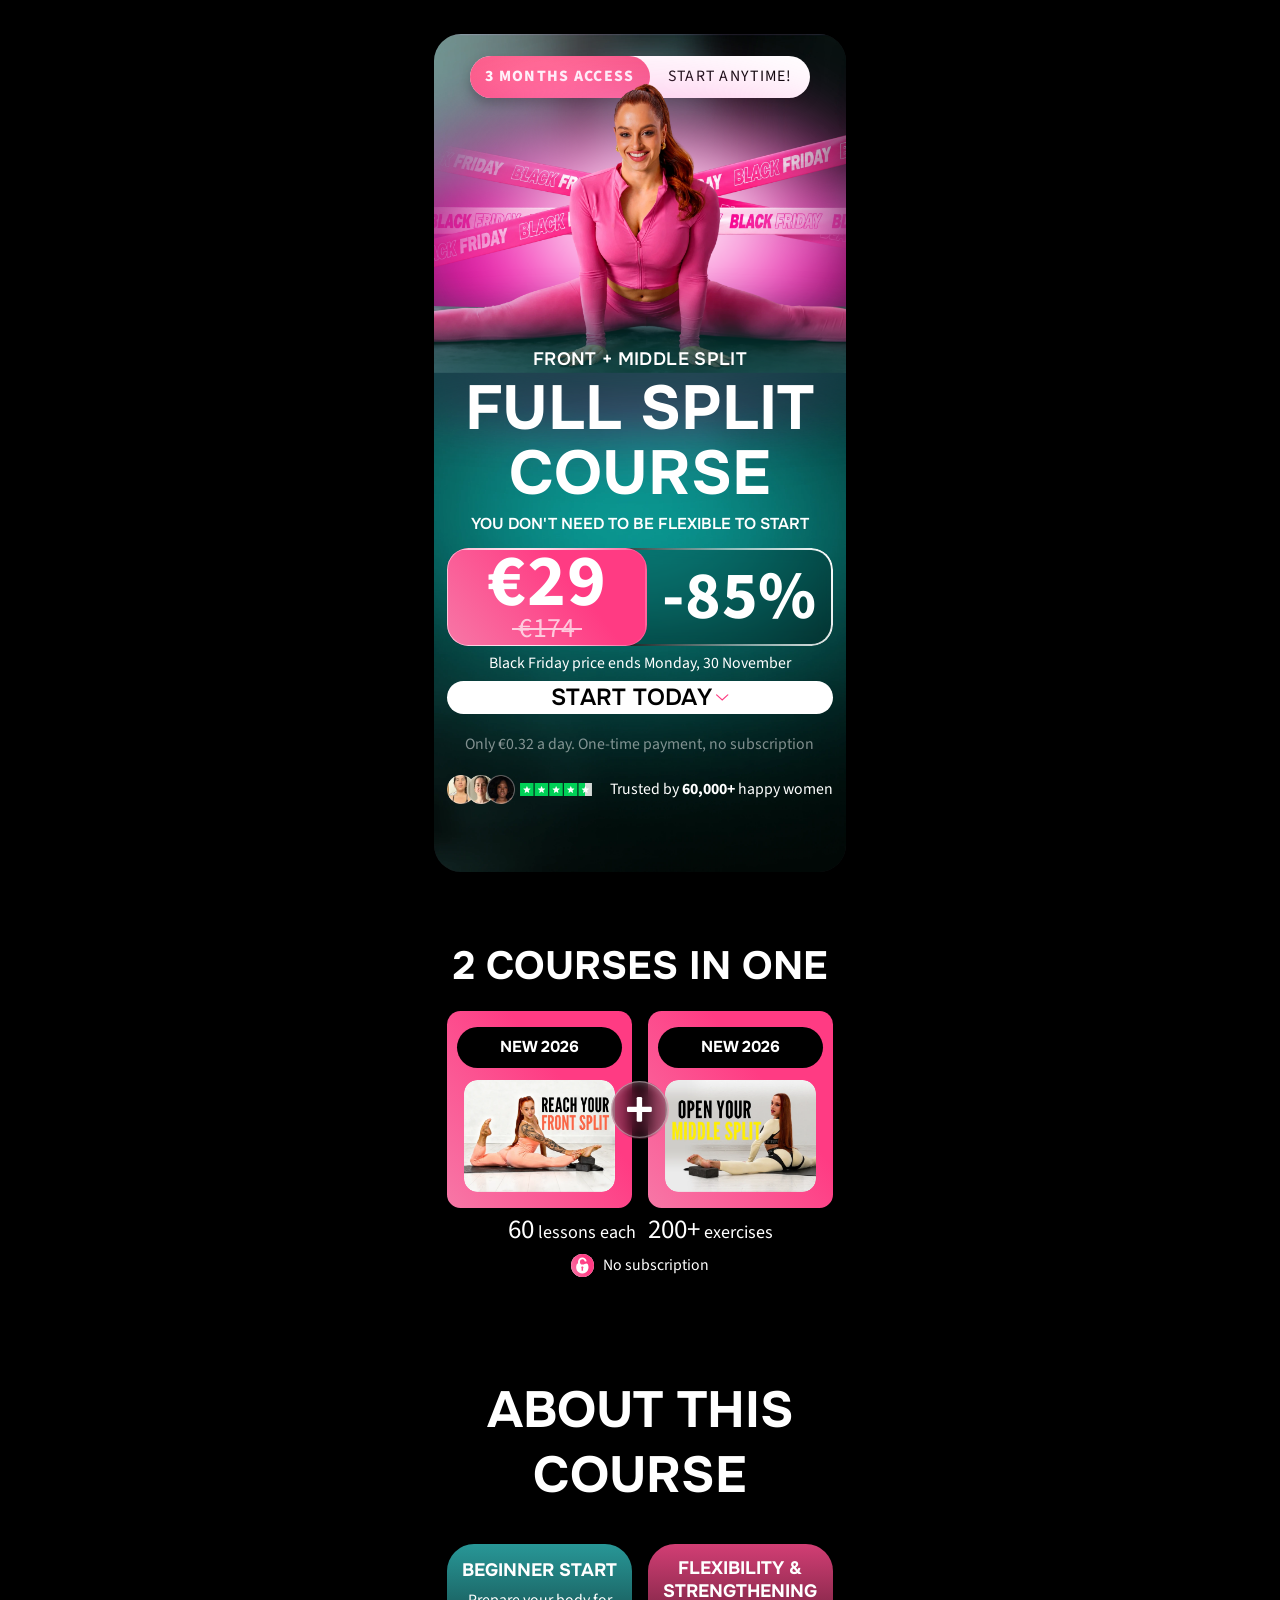
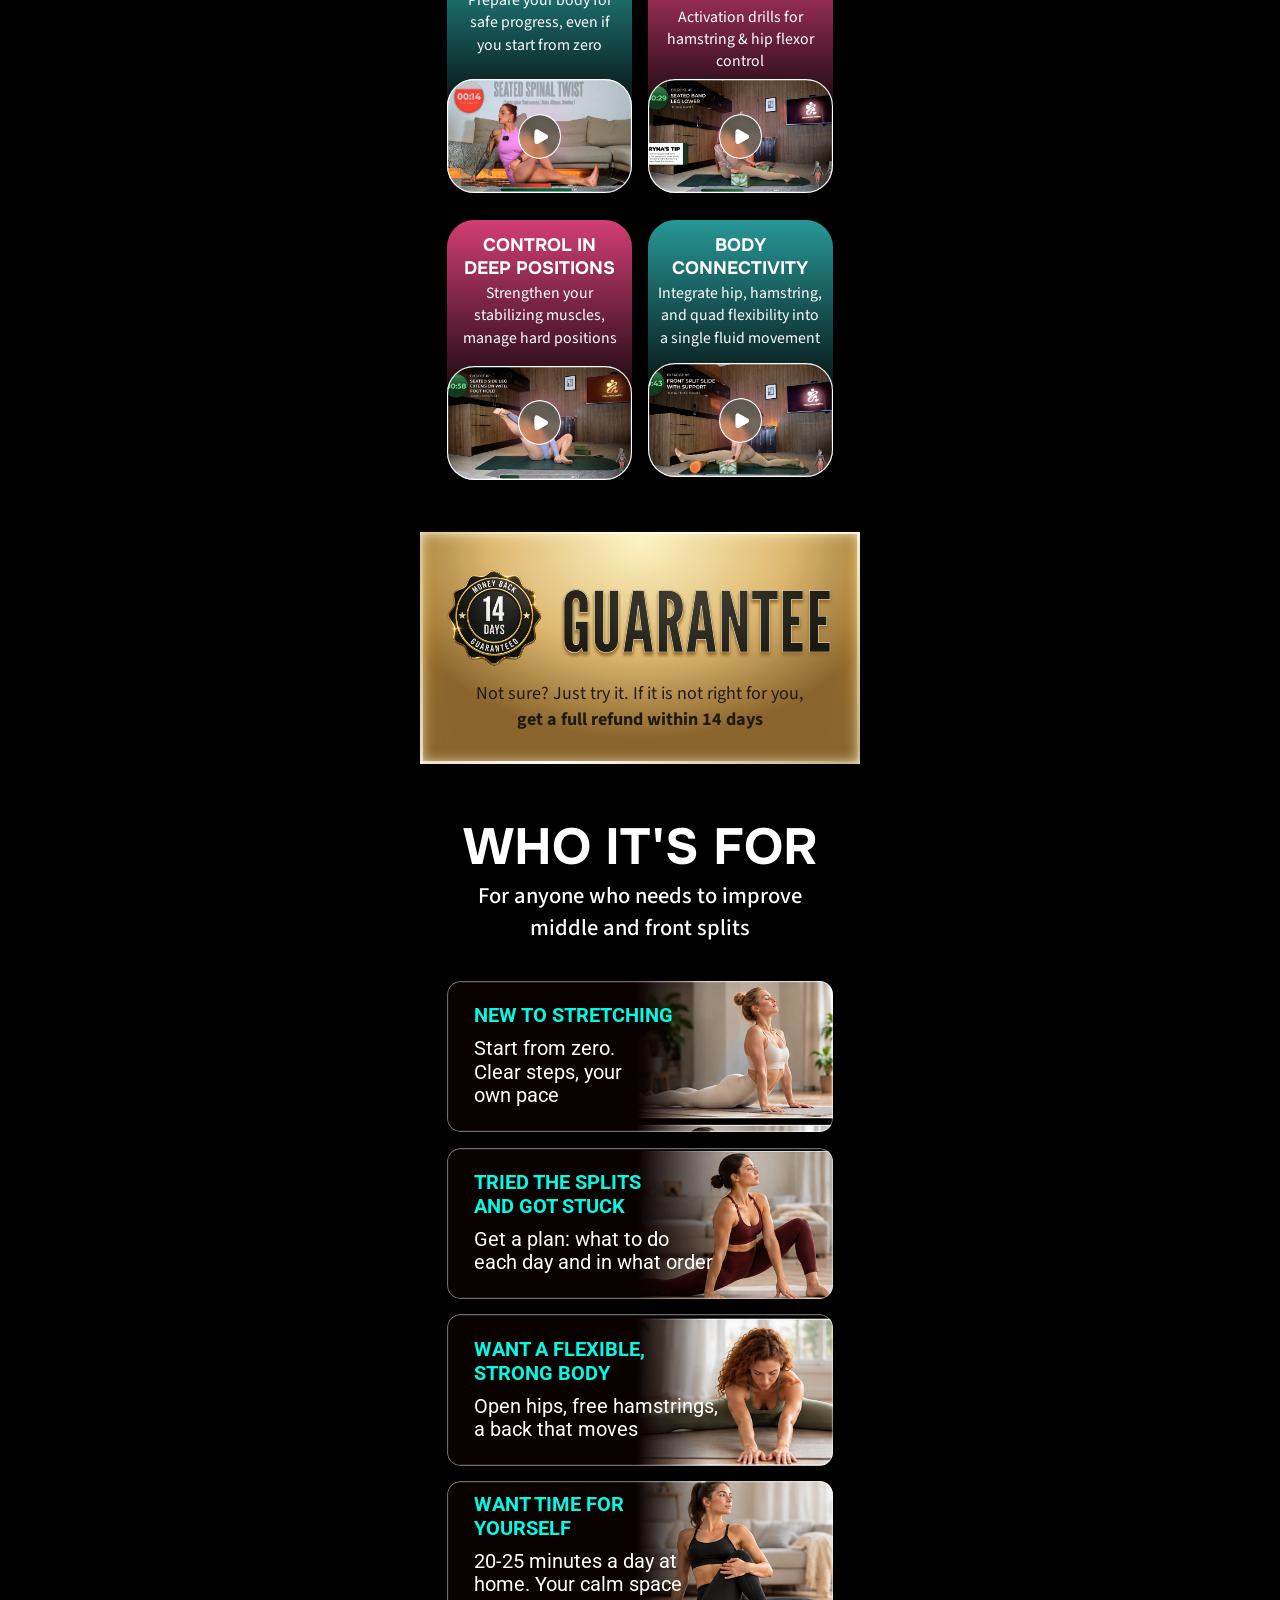
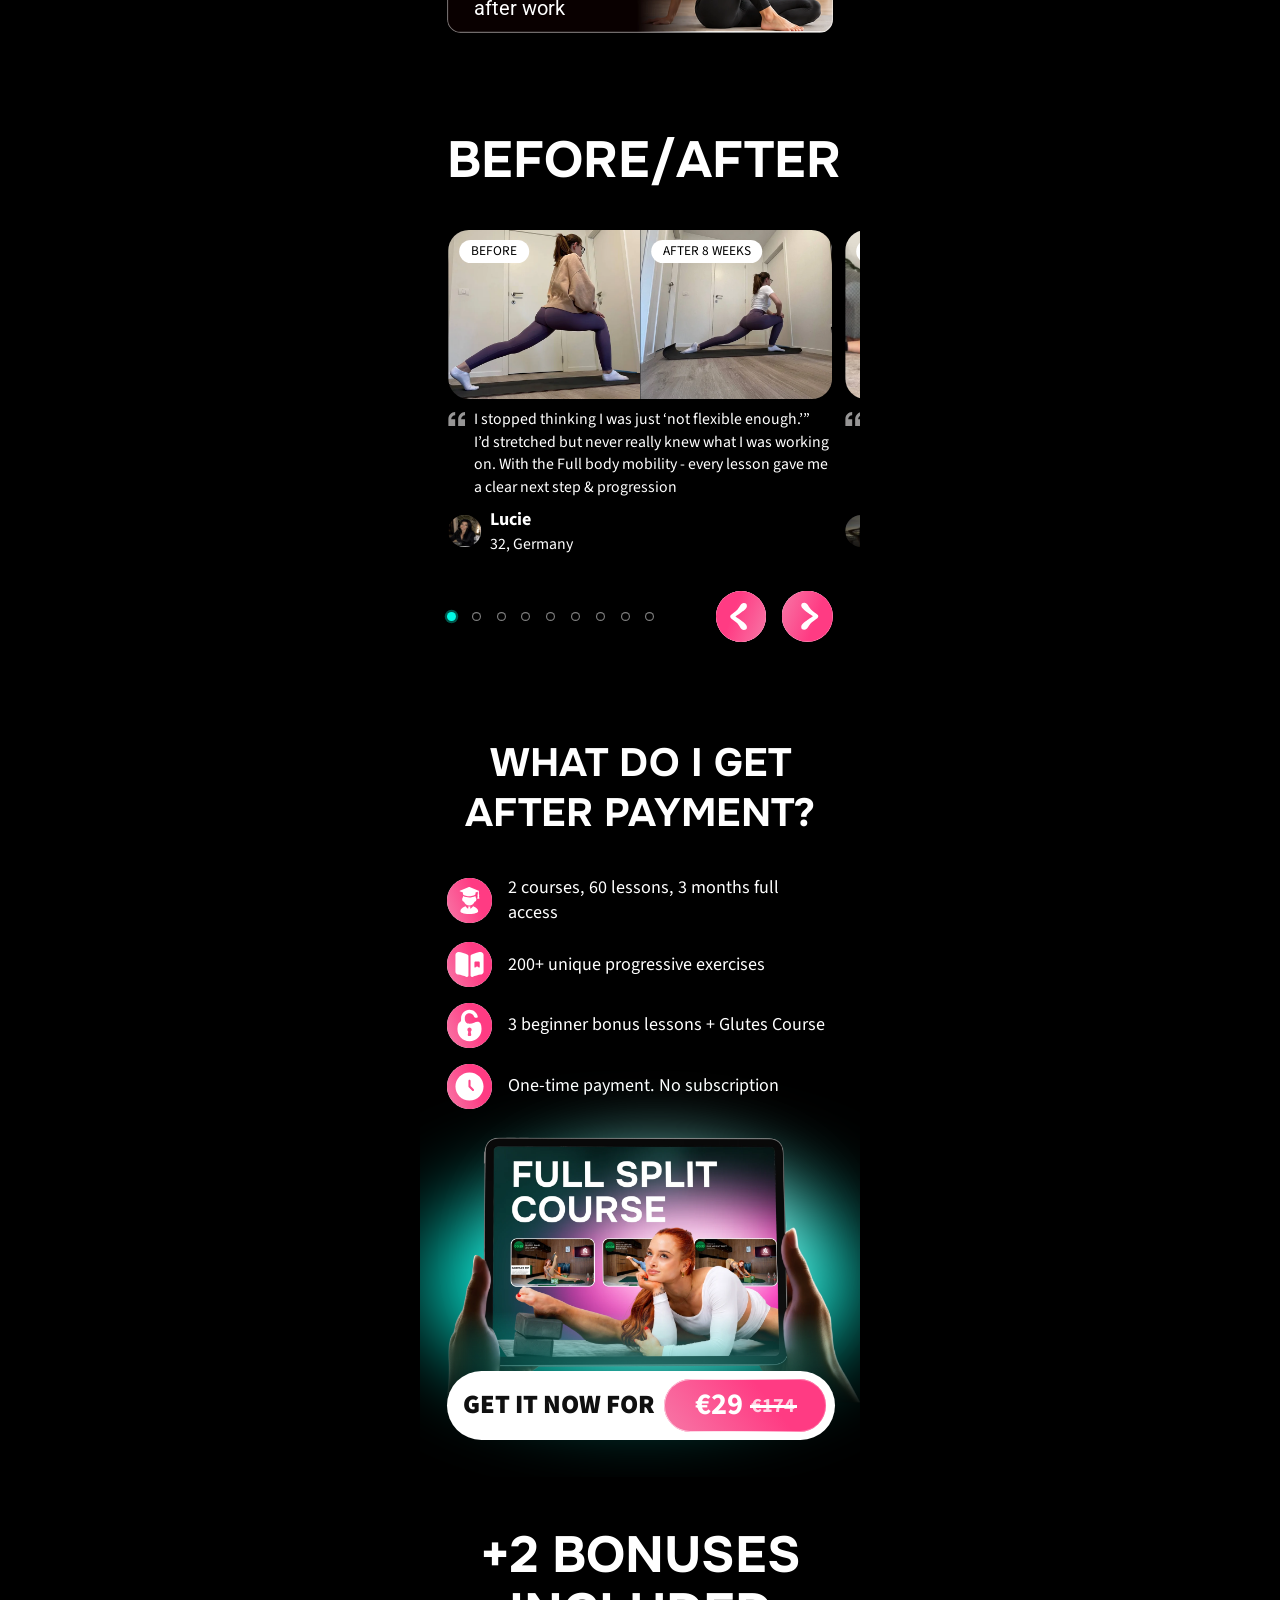
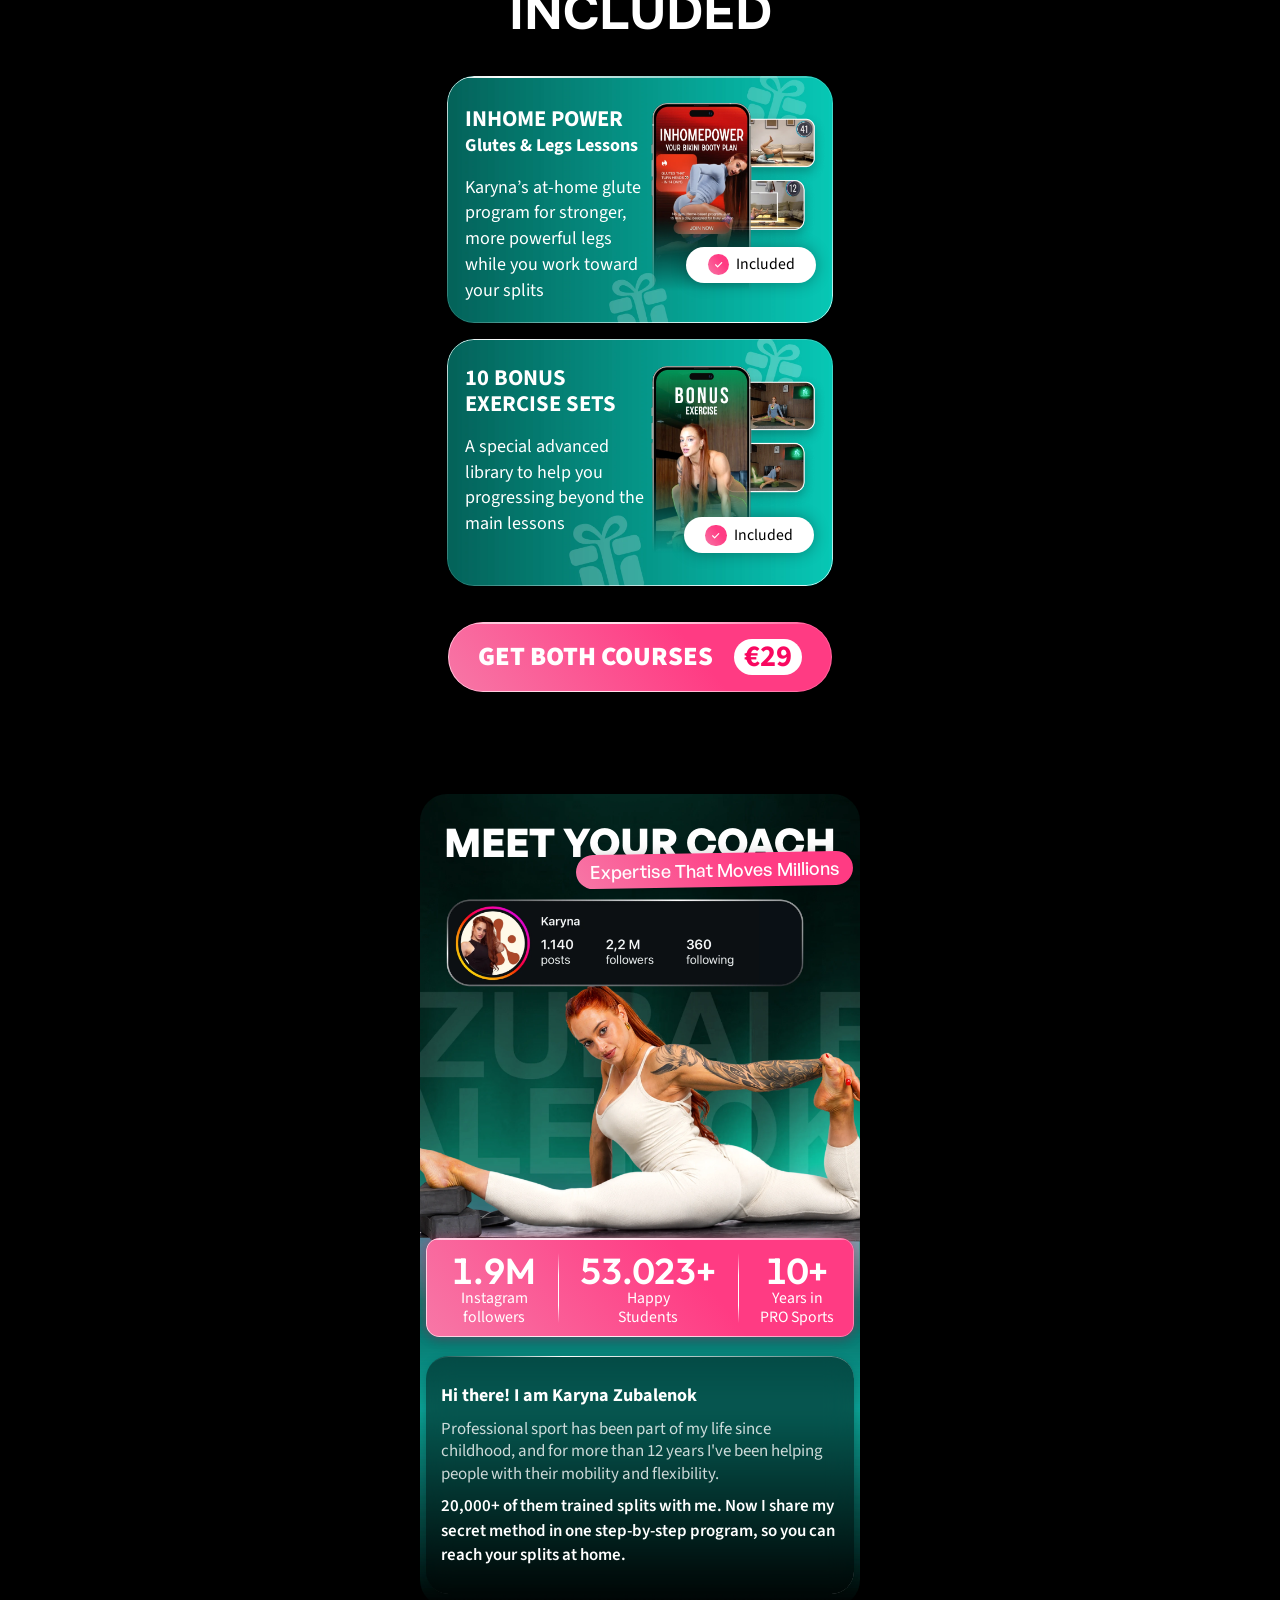
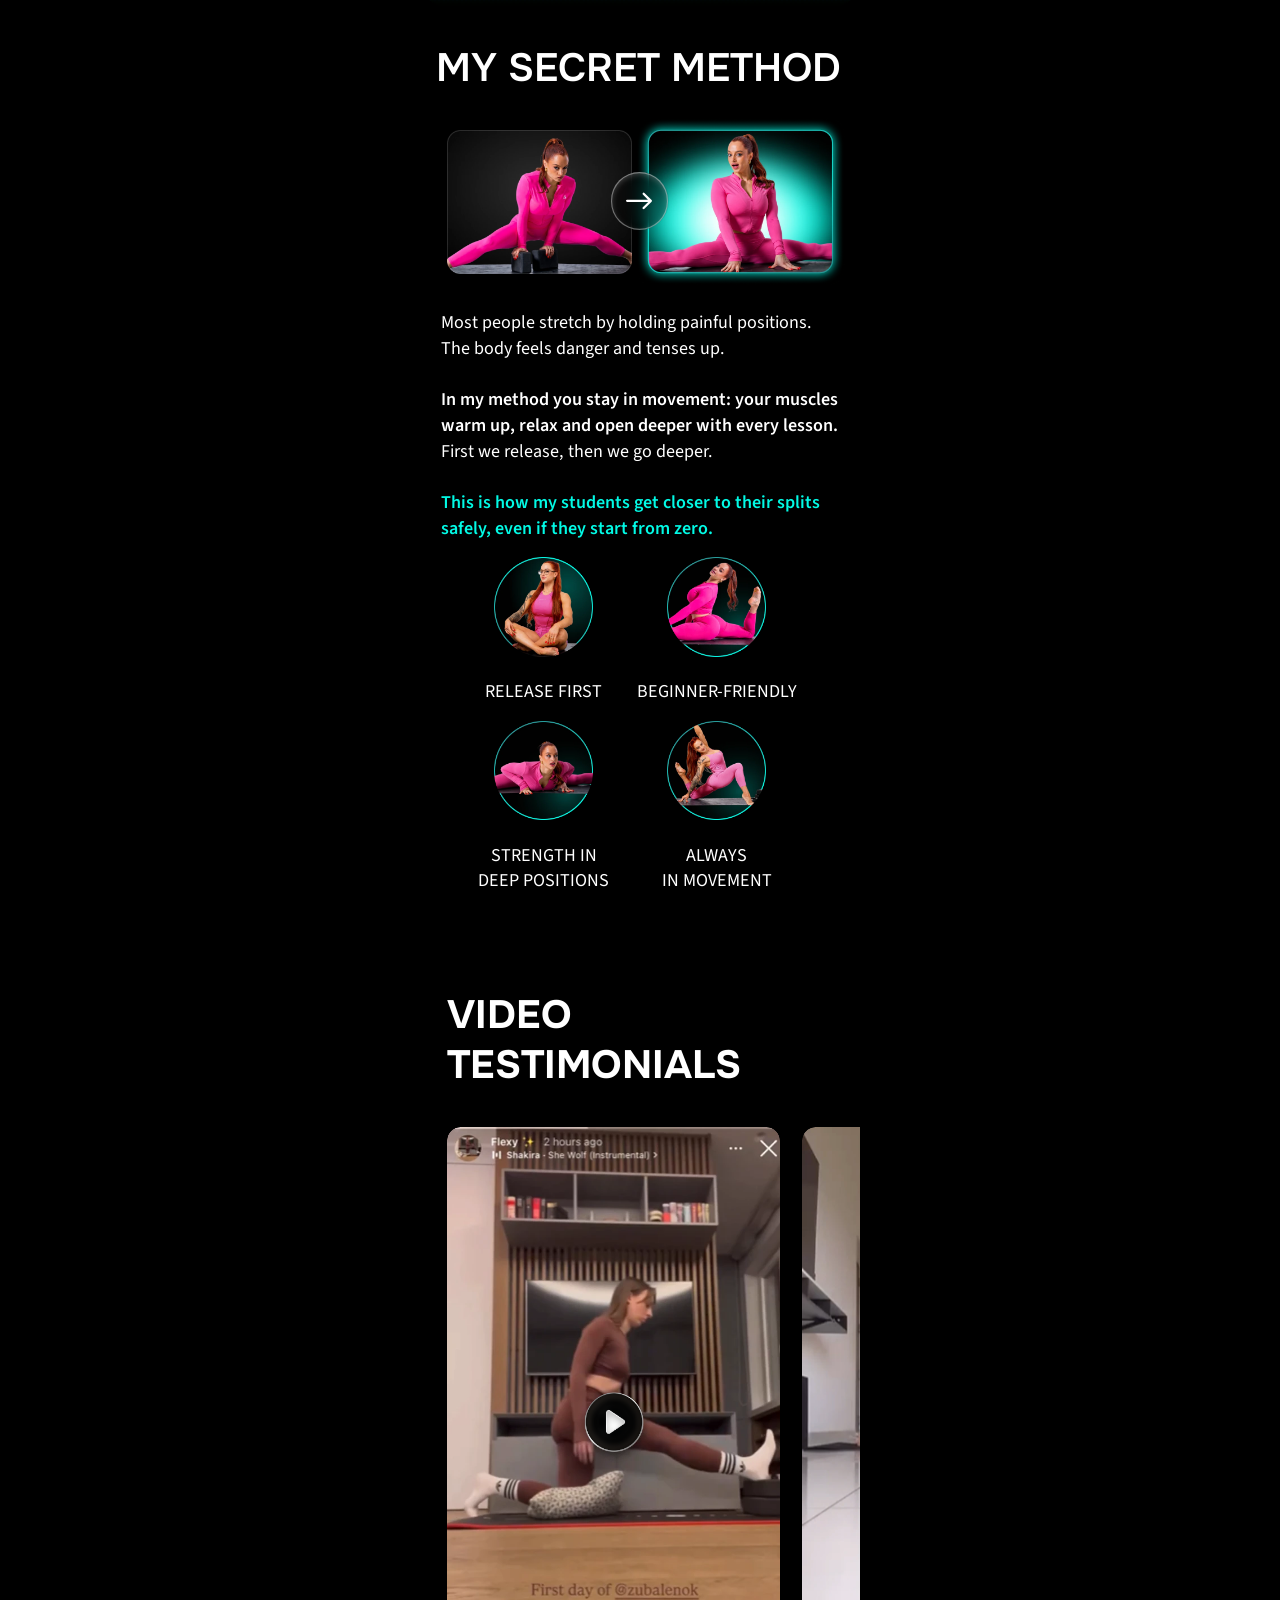
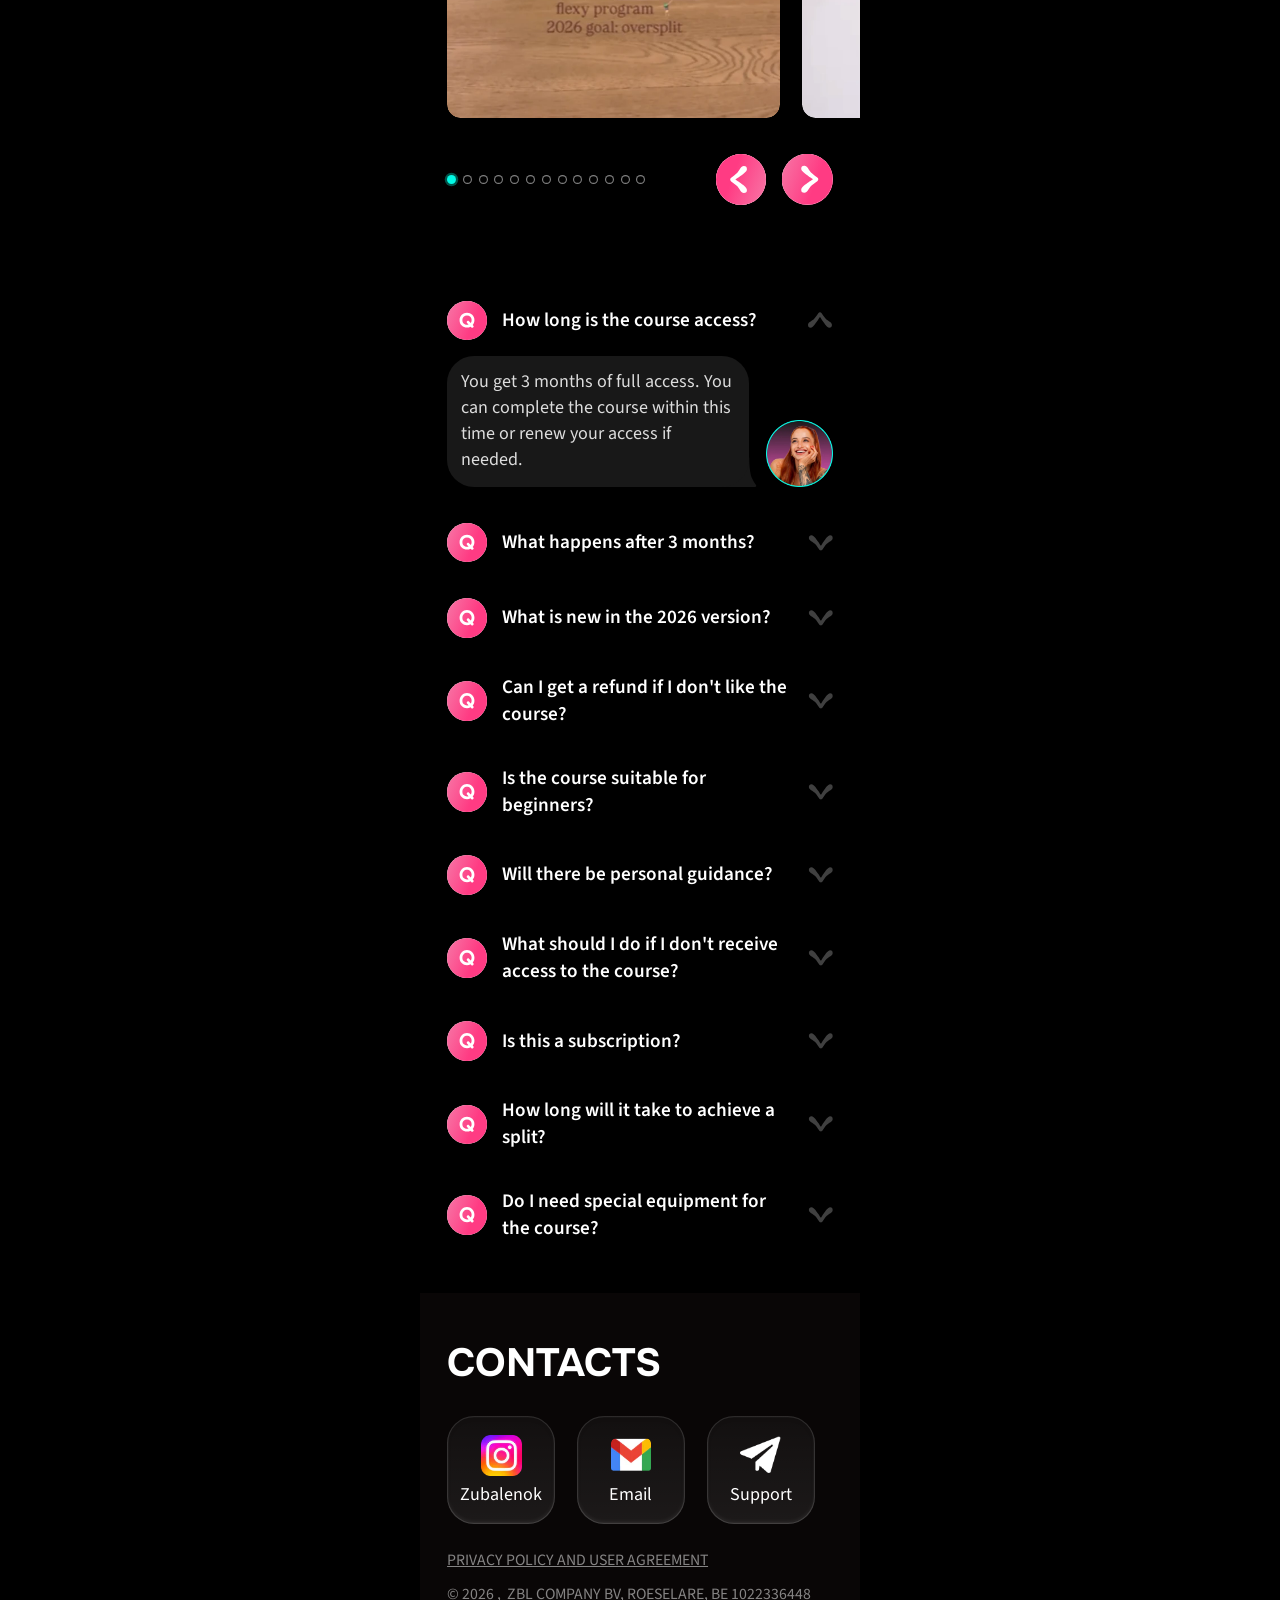
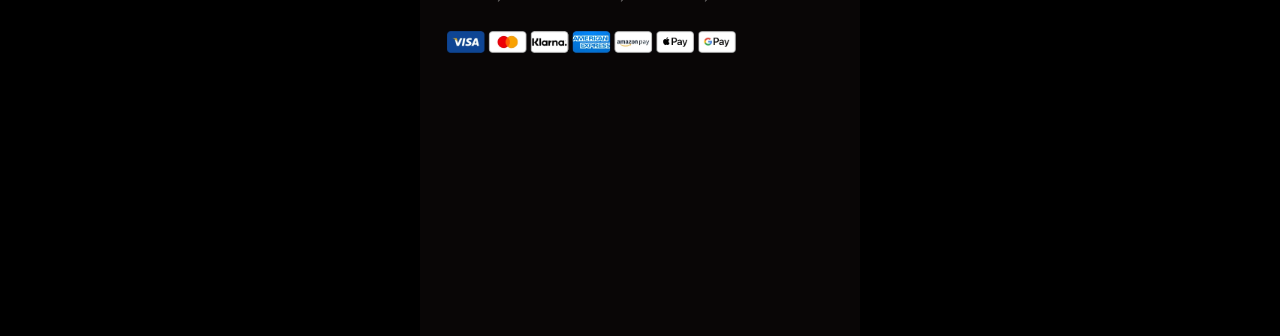
==== commit 51e0543b: "fdd" ====
--- a/index.html
+++ b/index.html
@@ -469,7 +469,8 @@
   if (!el || typeof Swiper === 'undefined') return;
   new Swiper(el, {
     slidesPerView: 'auto',
-    spaceBetween: 52,
+    centeredSlides: true,
+    spaceBetween: 12,
     grabCursor: true,
     pagination: { el: '.ba-pagination', clickable: true },
     navigation: { nextEl: '.ba-next', prevEl: '.ba-prev' }
--- a/assets/css/fs.css
+++ b/assets/css/fs.css
@@ -51,7 +51,7 @@
   font-family: 'Source Sans 3', sans-serif; font-weight: 400;
   -webkit-font-smoothing: antialiased;
 }
-.wrapper { width: 390px; max-width: none; overflow: hidden; }
+.wrapper { width: 390px; max-width: none; overflow: hidden; overflow: clip; } /* clip: Swiper/фокус не можуть прокрутити обгортку вбік */
 img { max-width: none; }
 a { color: inherit; text-decoration: none; }
 .sr-only { position: absolute; width: 1px; height: 1px; overflow: hidden; clip: rect(0 0 0 0); white-space: nowrap; }
@@ -78,7 +78,7 @@
 .hero__shade { position: absolute; left: -116px; top: 266px; width: 600px; height: 62px; border-radius: 50%; background: var(--hero-shade); filter: blur(25px); }
 .hero__pill {
   position: absolute; left: 32px; top: 20px; width: 302px; height: 37px;
-  display: flex; align-items: center; gap: 21px; background: #fff; border-radius: 100px;
+  display: flex; align-items: center; gap: 0; background: #fff; border-radius: 100px;
   filter: drop-shadow(0 6px 4.5px rgba(0,0,0,.25));
   font-size: 14px; line-height: 15.74px; letter-spacing: 1.12px; text-transform: uppercase; white-space: nowrap;
 }
@@ -87,7 +87,7 @@
   background: radial-gradient(70% 160% at 38% 50%, #ff6a93 21.5%, #f65383 100%);
   color: #fff; font-weight: 800;
 }
-.hero__pill span { color: #000; }
+.hero__pill span { flex: 1; text-align: center; color: #000; }
 .hero__head { position: absolute; left: 12px; top: 283px; width: 342px; display: flex; flex-direction: column; align-items: center; gap: 8px; text-align: center; }
 .hero__kicker { font-family: 'Onest', sans-serif; font-weight: 600; font-size: 16px; line-height: 12px; letter-spacing: .32px; height: 12px; margin: 0; }
 .hero__title { font-family: 'Onest', sans-serif; font-weight: 700; font-size: 55px; line-height: 58px; text-transform: uppercase; margin: 0; }
@@ -97,9 +97,9 @@
 .price { position: relative; display: block; width: 342px; height: 87px; }
 .price__now {
   position: absolute; left: 0; top: 0; z-index: 2; width: 177px; height: 87px; border-radius: 19px;
-  background: var(--price-bg); display: flex; flex-direction: column; align-items: center; justify-content: flex-end; padding-bottom: 8px;
-}
-.t-b .price__now { width: 180px; height: 88px; border-radius: 21px; box-shadow: 0 0 18px rgba(2,189,74,.55); padding-bottom: 9px; }
+  background: var(--price-bg); display: flex; flex-direction: column; align-items: center; justify-content: center;
+}
+.t-b .price__now { width: 180px; height: 88px; border-radius: 21px; box-shadow: 0 0 18px rgba(2,189,74,.55); }
 .t-b .price__now.glare::after { padding: 2.4px; }
 .price__val { font-weight: 700; font-size: 65.25px; line-height: 50px; letter-spacing: .65px; margin-bottom: 4px; }
 .price__old { position: relative; font-size: 24.77px; line-height: 23.5px; letter-spacing: .25px; opacity: .7; padding: 0 6px; }
@@ -230,7 +230,7 @@
 /* ── 6. BEFORE / AFTER ────────────────────────────────────────────────── */
 .ba { padding: 40px 24px; display: flex; flex-direction: column; gap: 32px; }
 .ba .ttl { white-space: nowrap; }
-.ba-swiper { width: 342px; overflow: hidden; }
+.ba-swiper { width: 390px; margin: 0 -24px; overflow: hidden; } /* на всю ширину: активний слайд по центру, сусіди видно з боків */
 .ba-slide { width: 340px !important; }
 .ba-photos { display: flex; margin: 0; }
 .ba-photo { position: relative; width: 170px; height: 150px; margin: 0; overflow: hidden; background: #000; }
@@ -332,7 +332,7 @@
 .coach2 { position: relative; width: 390px; height: 721px; margin: 0 -24px; border-radius: 24px; overflow: hidden; box-shadow: 0 4px 30px rgba(0,0,0,.15); }
 .coach2__bg { position: absolute; inset: 0; width: 100%; height: 100%; }
 .coach2__photo { position: absolute; left: -89.23px; top: 35px; width: 590.93px; height: 394px; }
-.coach2__insta { position: absolute; left: 3px; top: 89.8px; width: 357.9px; height: 118.9px; }
+.coach2__insta { position: absolute; left: 3px; top: 75.8px; width: 357.9px; height: 118.9px; }
 .coach2__title { position: absolute; left: 0; top: 18px; width: 390px; margin: 0; text-align: center; font-family: 'General Sans', sans-serif; font-weight: 700; font-size: 35px; line-height: 50px; text-transform: uppercase; }
 .coach2__pill {
   position: absolute; left: 138px; top: 53px; padding: 5px 12px; border-radius: 100px; background: var(--pink); transform: rotate(-1deg);
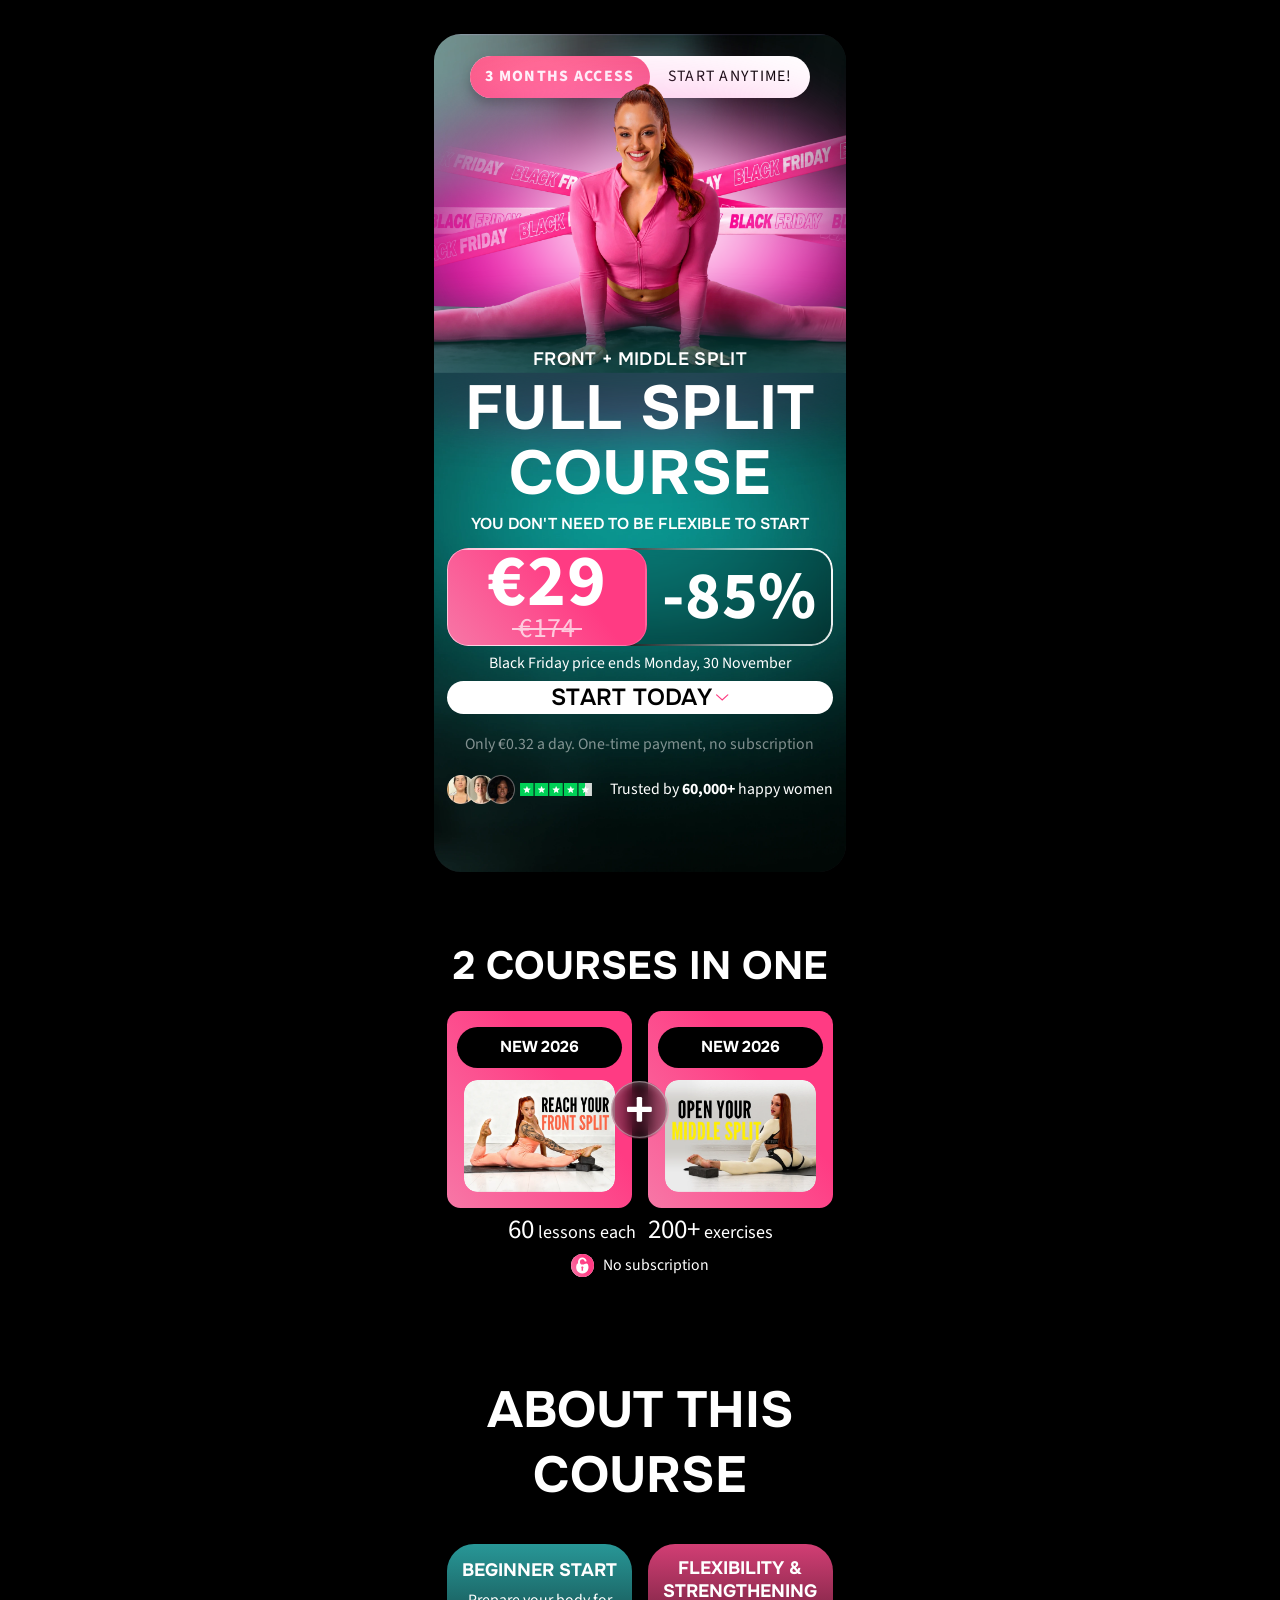
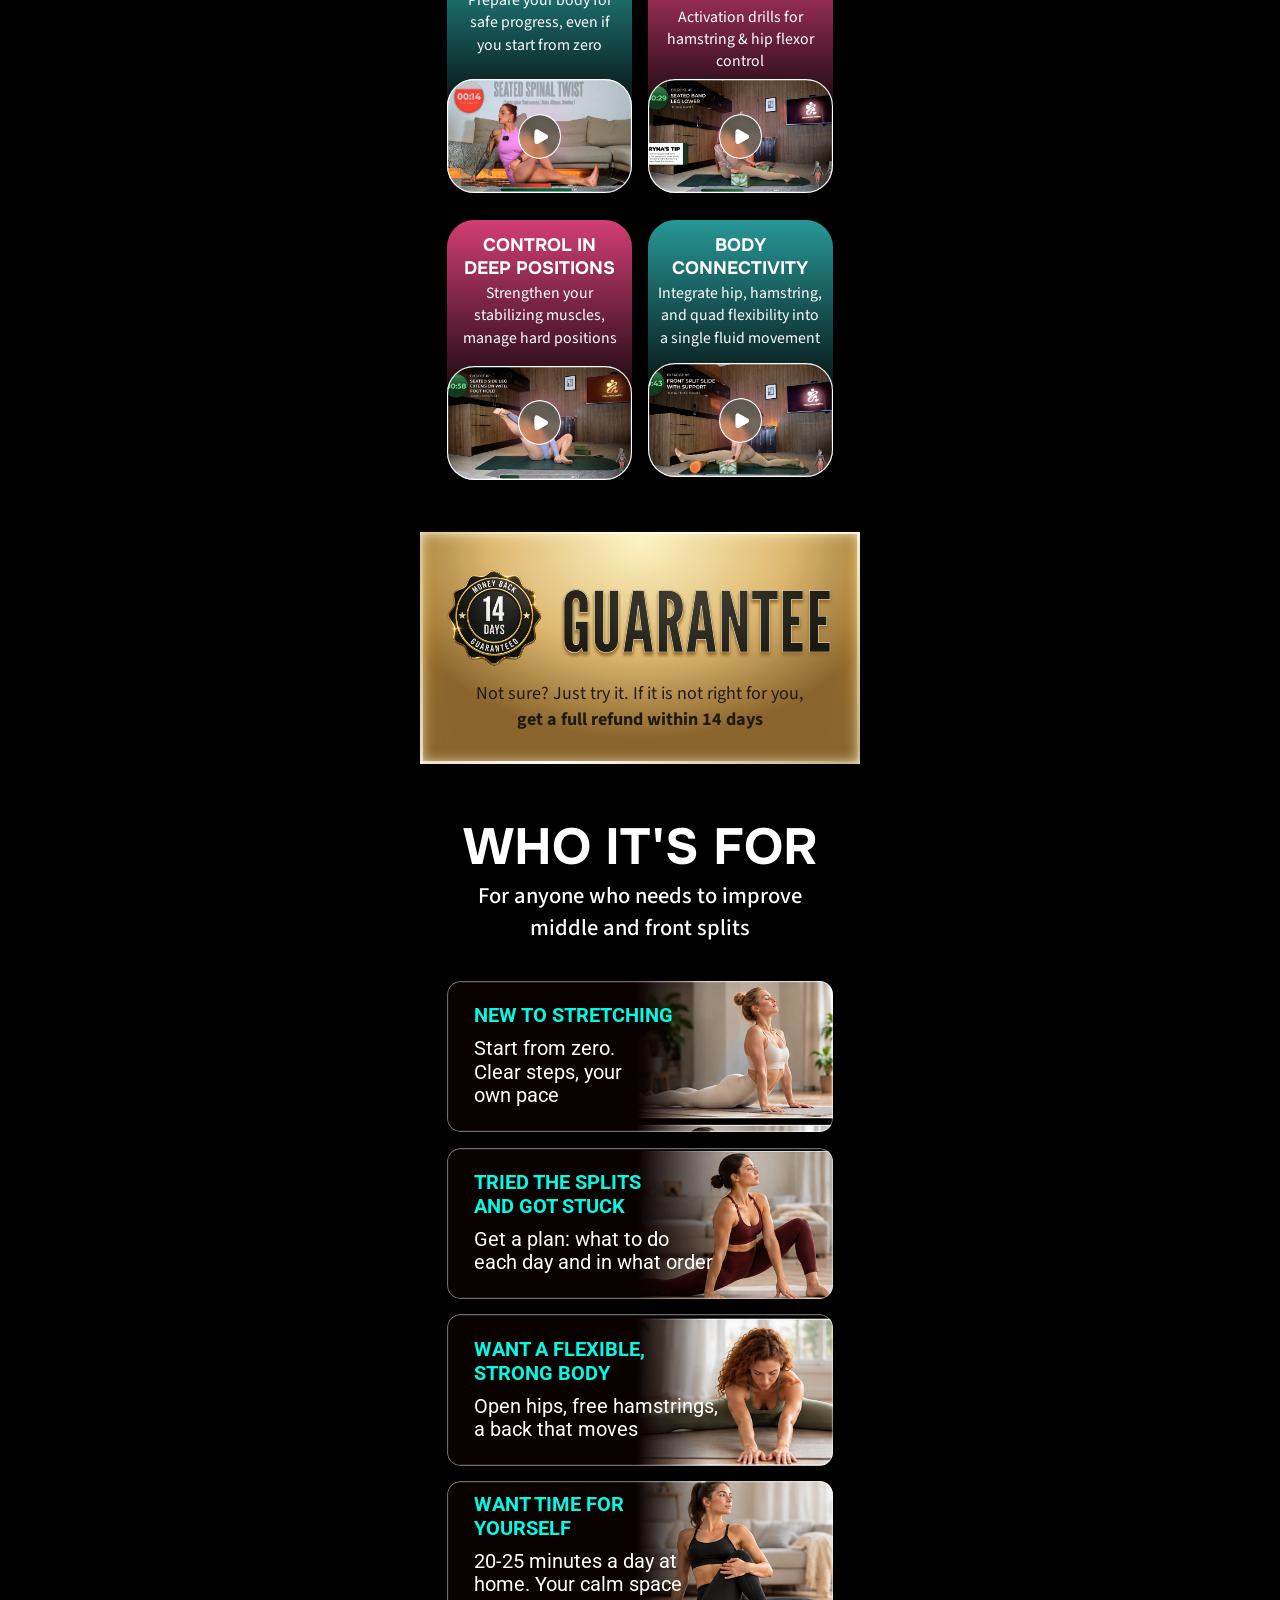
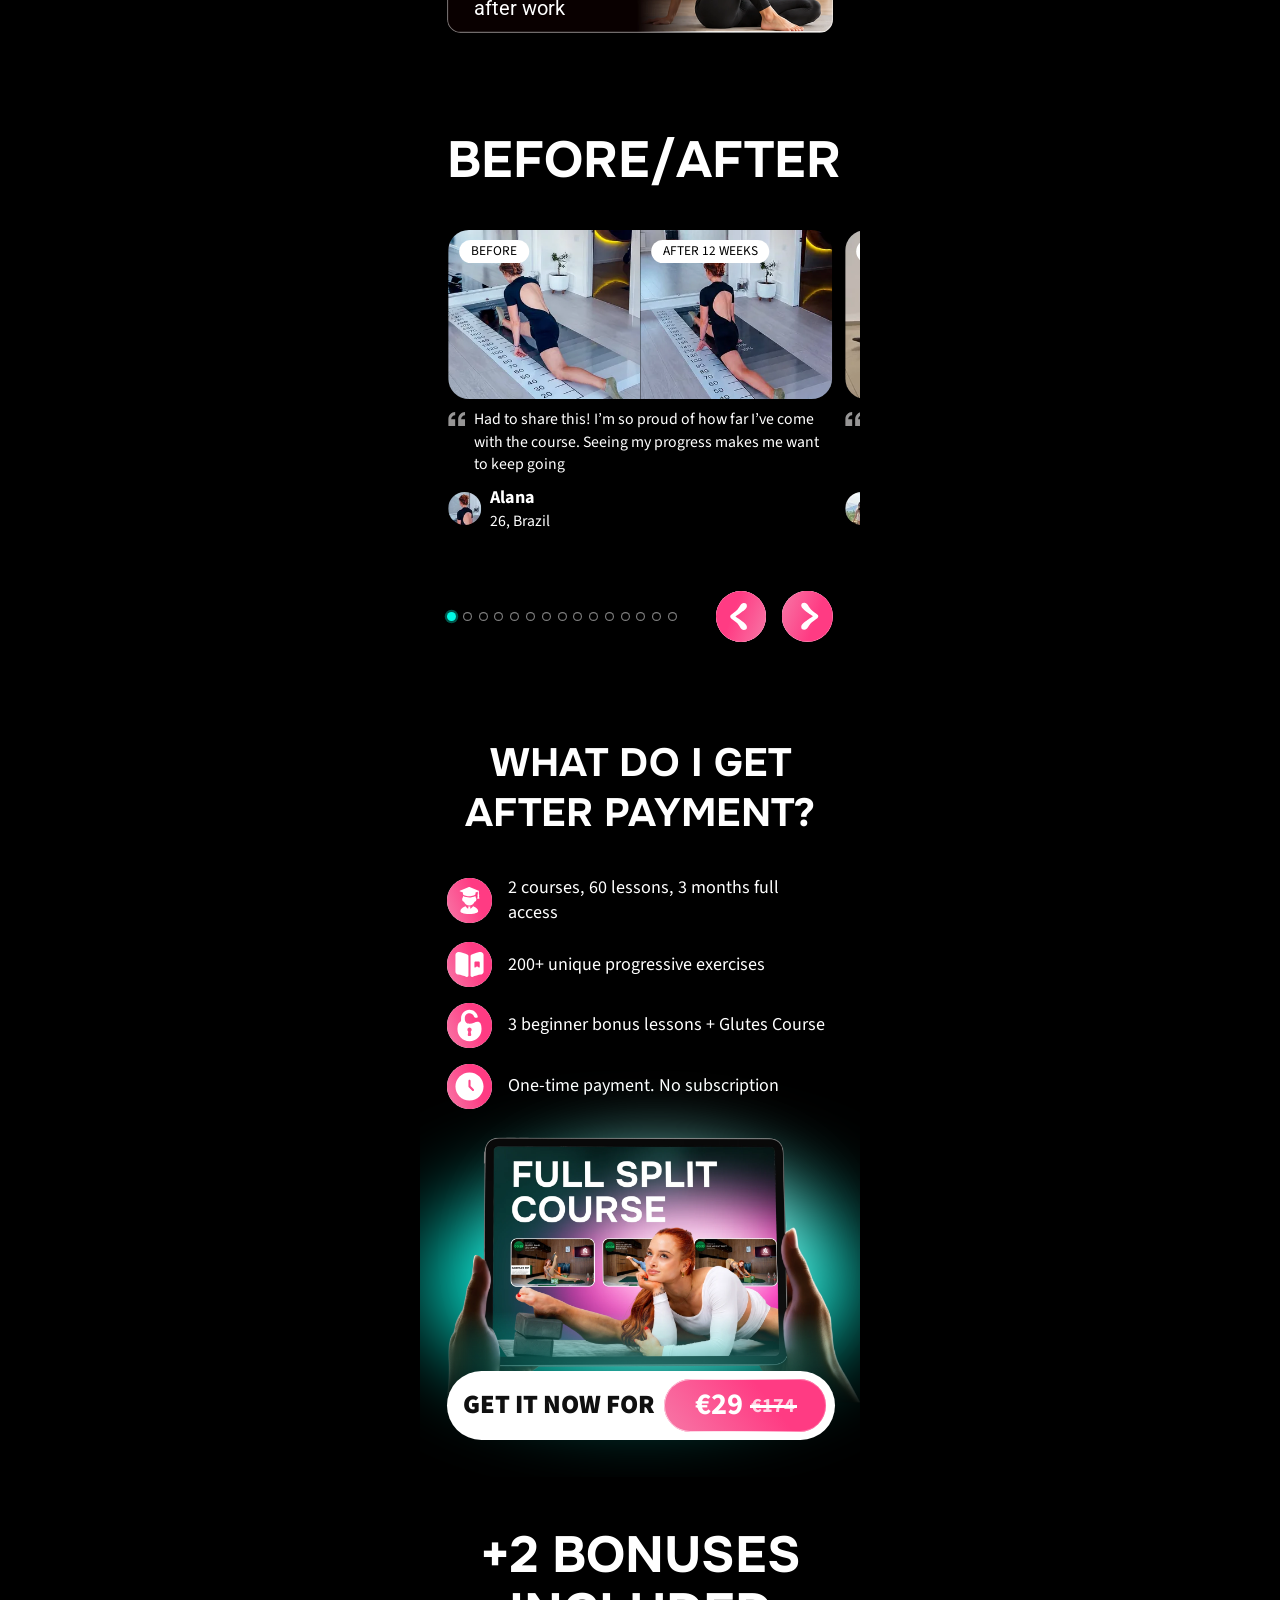
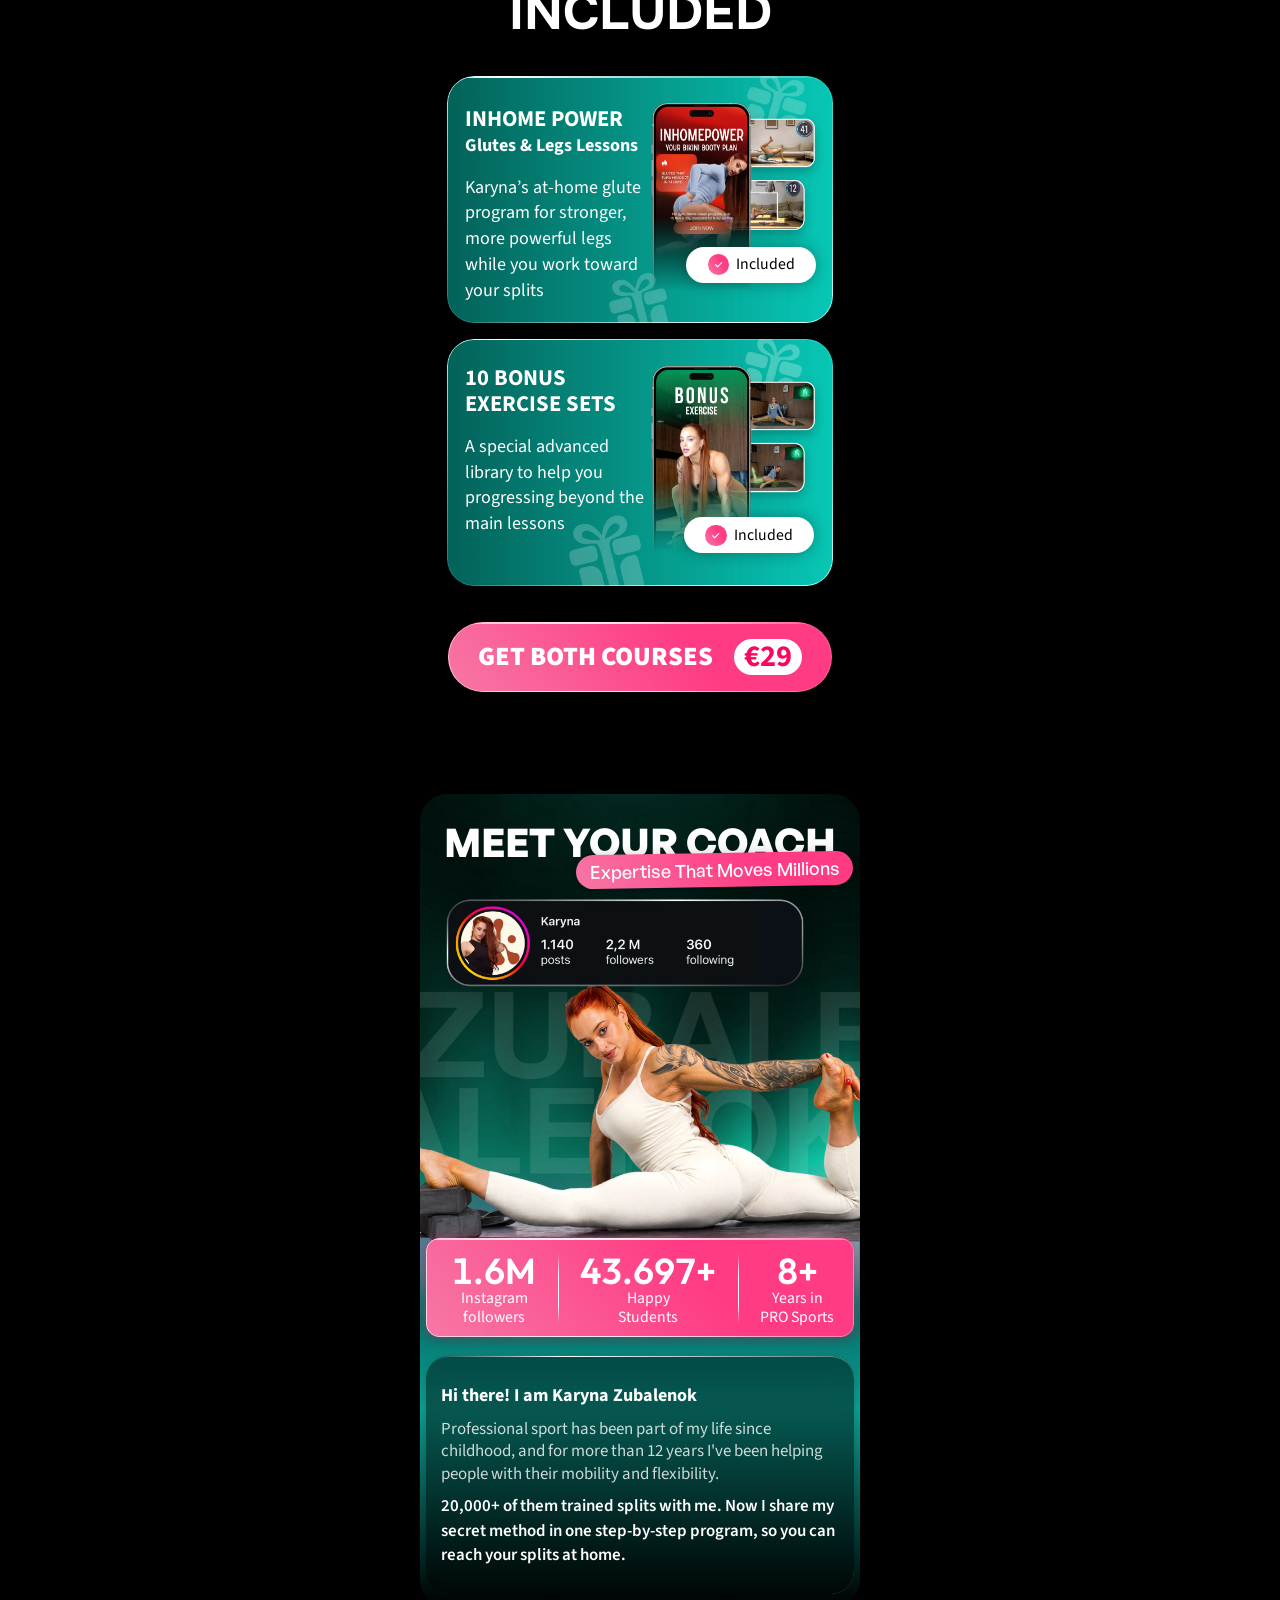
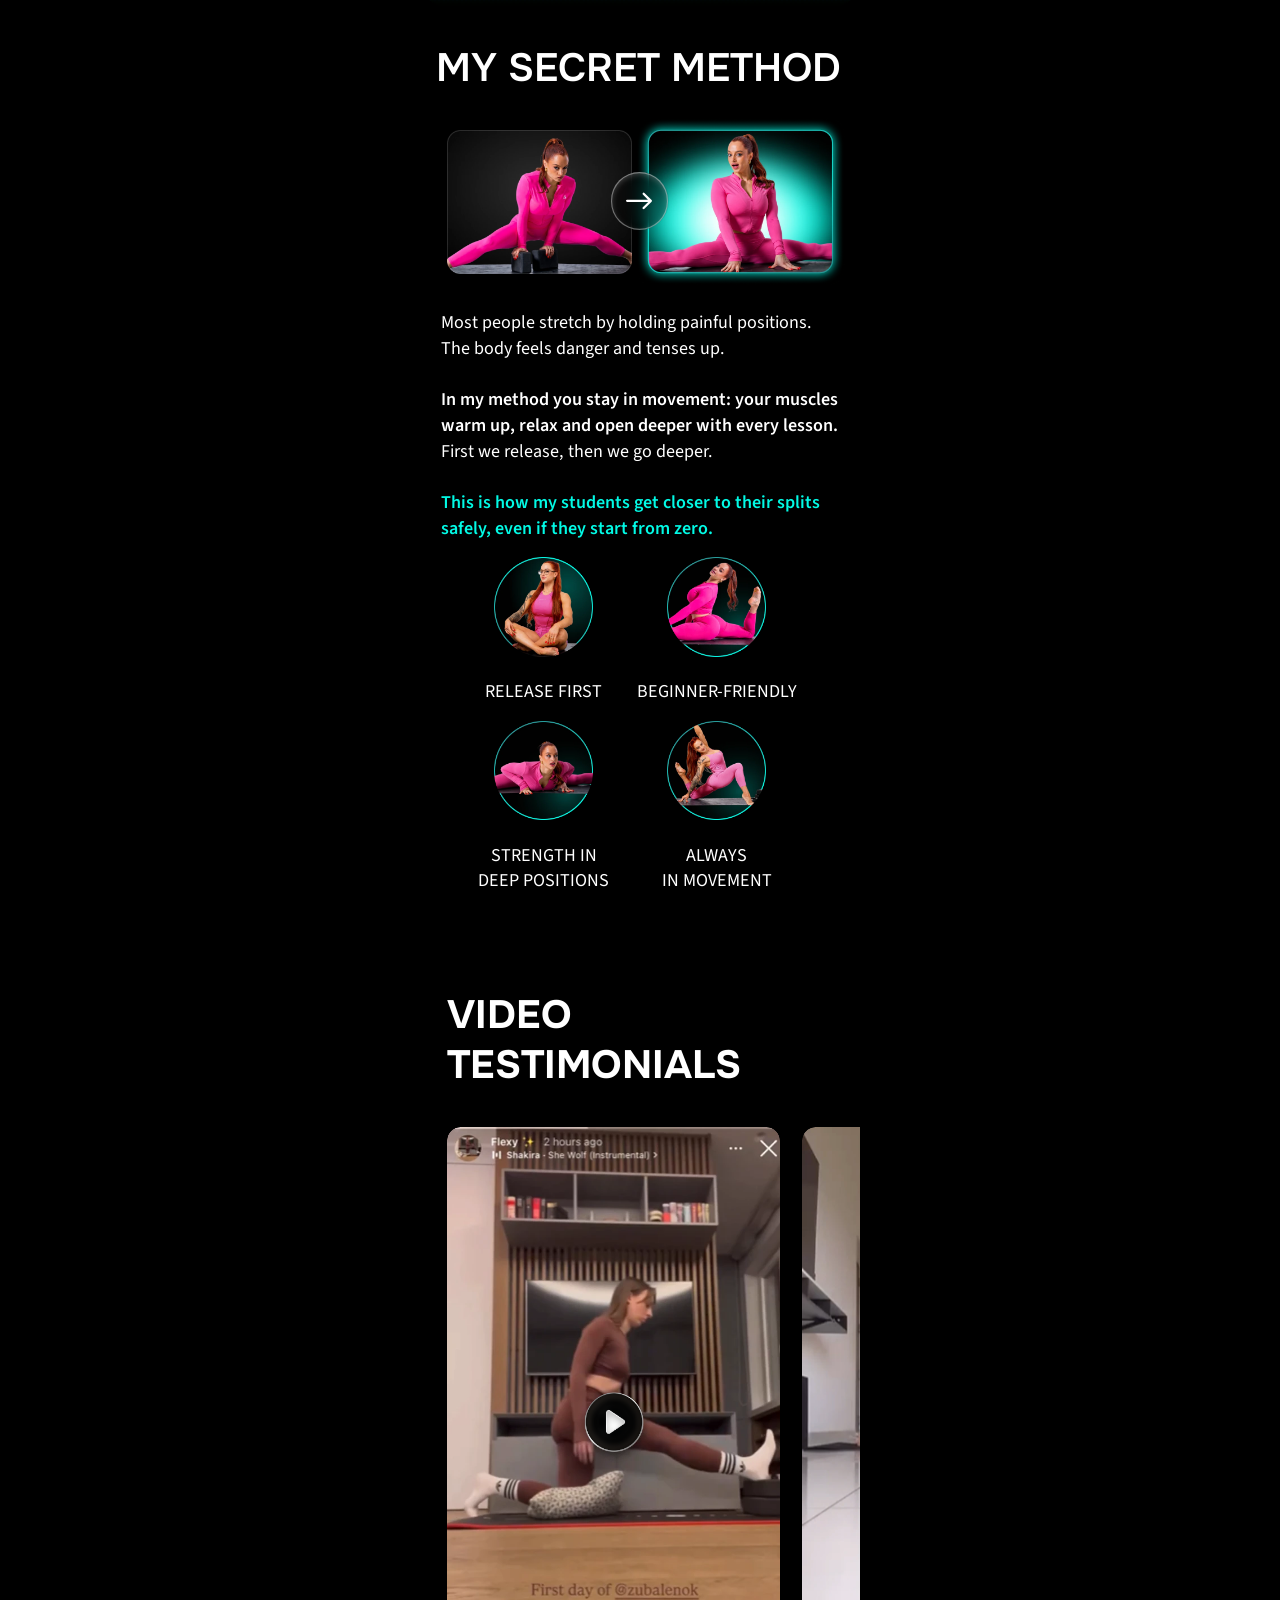
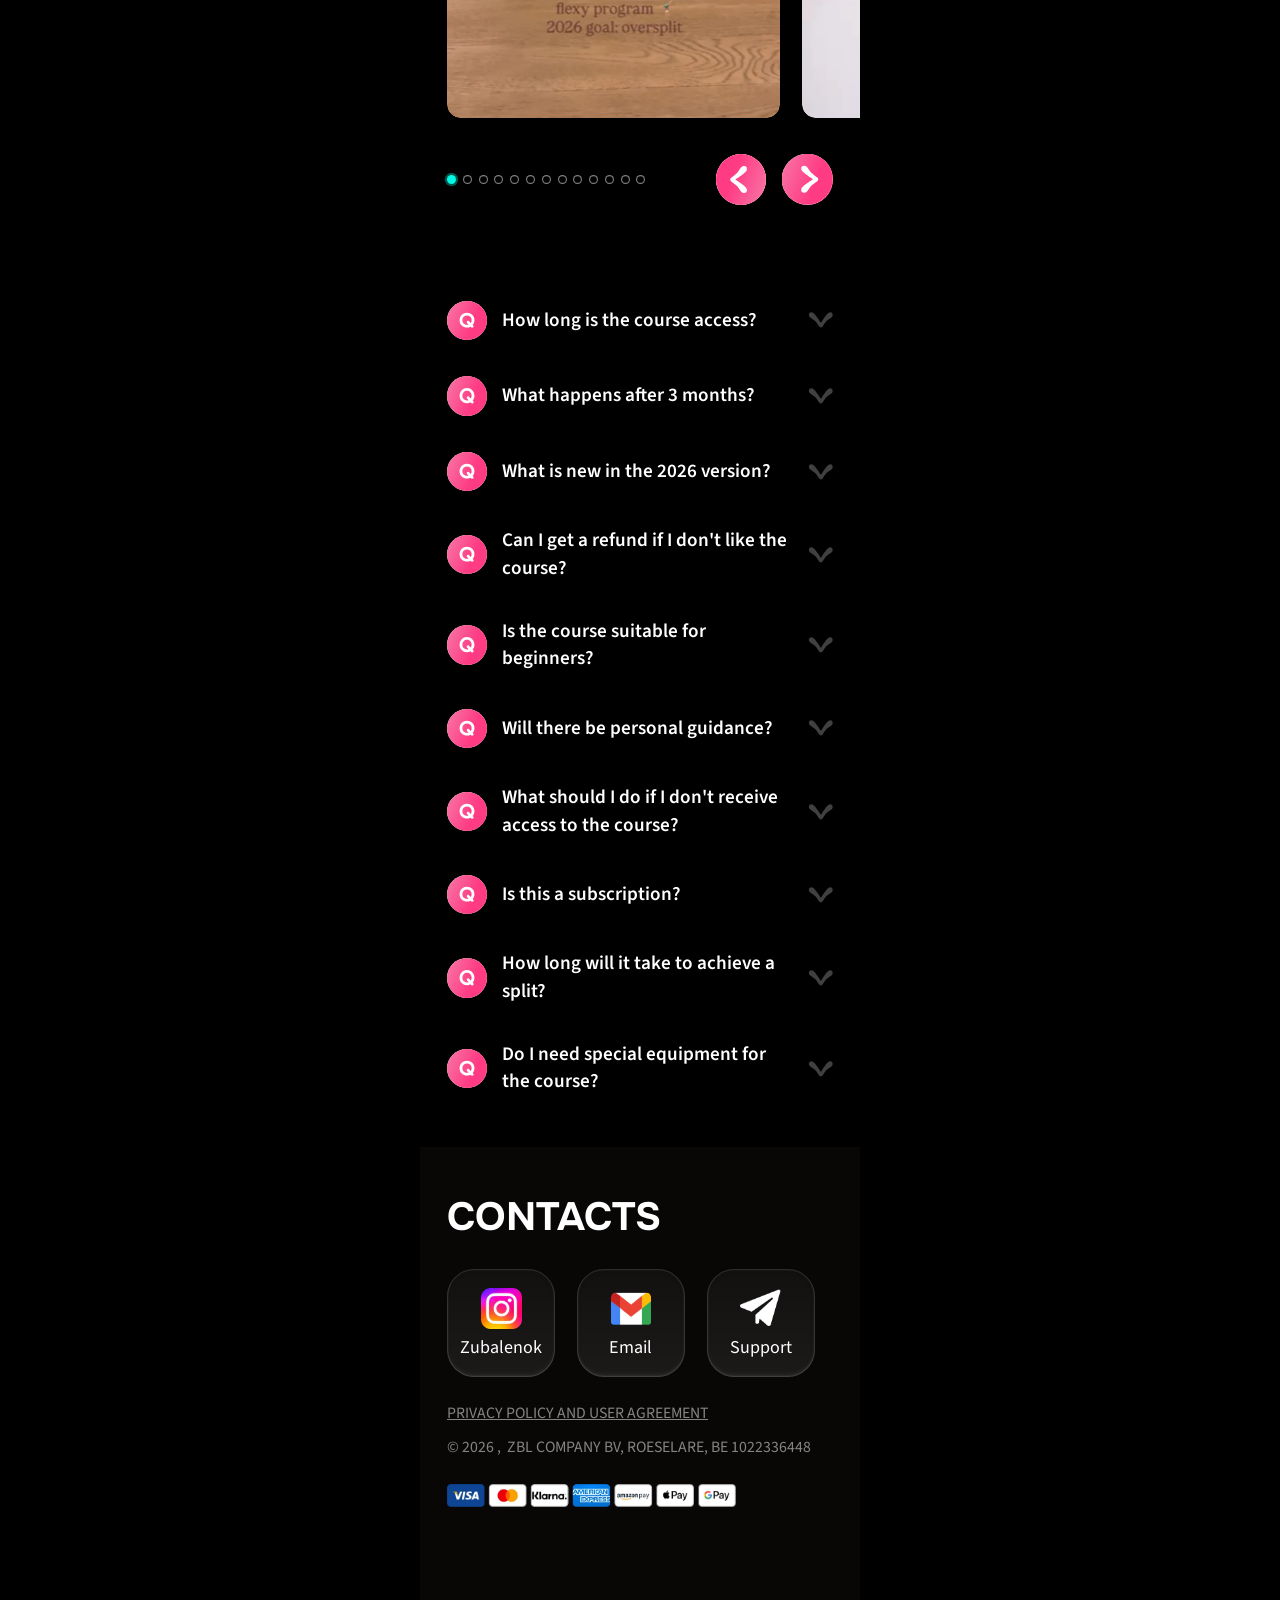
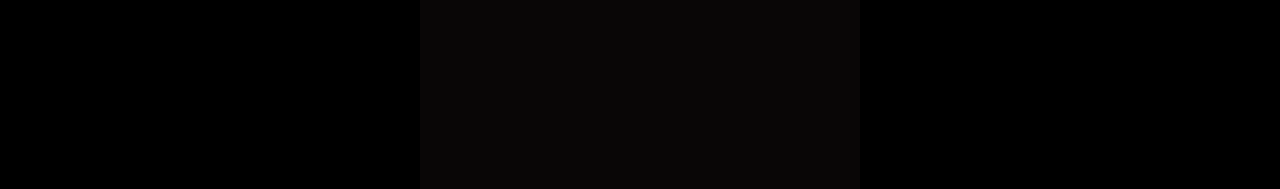
==== commit 3008411e: "Before/After: 15 slides from Figma; FAQ closed by default Co-Authored-By: Claude Opus 5.5 <noreply@a" ====
--- a/index.html
+++ b/index.html
@@ -132,82 +132,128 @@
       <div class="swiper-wrapper">
         <div class="swiper-slide ba-slide">
           <div class="ba-photos">
-            <figure class="ba-photo"><img src="assets/img/reviews/r1-before.webp?v=2" alt="Lucie before" loading="lazy"><figcaption class="ba-tag">before</figcaption></figure>
-            <figure class="ba-photo"><img src="assets/img/reviews/r1-after.webp?v=2" alt="Lucie after 8 weeks" loading="lazy"><figcaption class="ba-tag">after 8 weeks</figcaption></figure>
-          </div>
-          <div class="ba-quote"><svg viewBox="0 0 15 13" aria-hidden="true"><path d="M0 6.5V13H6.17654V6.5H2.64709C2.64709 4.44881 4.22742 2.78571 6.17654 2.78571V0C2.76502 0 0 2.91001 0 6.5ZM15 2.78571V0C11.5887 0 8.82346 2.91001 8.82346 6.5V13H15V6.5H11.4705C11.4705 4.44881 13.0509 2.78571 15 2.78571Z" fill-rule="evenodd" fill="#969595"/></svg><p>I stopped thinking I was just ‘not flexible enough.’”
-I’d stretched but never really knew what I was working on. With the  Full body mobility - every lesson gave me a clear next step &amp; progression</p></div>
-          <div class="ba-author"><img src="assets/img/reviews/avatar-1.webp?v=2" alt="" loading="lazy"><div><b>Lucie</b><span>32, Germany</span></div></div>
-        </div>
-        <div class="swiper-slide ba-slide">
-          <div class="ba-photos">
-            <figure class="ba-photo"><img src="assets/img/reviews/r2-before.webp?v=2" alt="Daniela before" loading="lazy"><figcaption class="ba-tag">before</figcaption></figure>
-            <figure class="ba-photo"><img src="assets/img/reviews/r2-after.webp?v=2" alt="Daniela after 8 weeks" loading="lazy"><figcaption class="ba-tag">after 8 weeks</figcaption></figure>
+            <figure class="ba-photo"><img src="assets/img/reviews/r1-before.webp?v=3" alt="Alana before" loading="lazy"><figcaption class="ba-tag">before</figcaption></figure>
+            <figure class="ba-photo"><img src="assets/img/reviews/r1-after.webp?v=3" alt="Alana after 12 weeks" loading="lazy"><figcaption class="ba-tag">after 12 weeks</figcaption></figure>
+          </div>
+          <div class="ba-quote"><svg viewBox="0 0 15 13" aria-hidden="true"><path d="M0 6.5V13H6.17654V6.5H2.64709C2.64709 4.44881 4.22742 2.78571 6.17654 2.78571V0C2.76502 0 0 2.91001 0 6.5ZM15 2.78571V0C11.5887 0 8.82346 2.91001 8.82346 6.5V13H15V6.5H11.4705C11.4705 4.44881 13.0509 2.78571 15 2.78571Z" fill-rule="evenodd" fill="#969595"/></svg><p>Had to share this! I’m so proud of how far I’ve come with the course. Seeing my progress makes me want to keep going</p></div>
+          <div class="ba-author"><img src="assets/img/reviews/avatar-1.webp?v=3" alt="" loading="lazy"><div><b>Alana</b><span>26, Brazil</span></div></div>
+        </div>
+        <div class="swiper-slide ba-slide">
+          <div class="ba-photos">
+            <figure class="ba-photo"><img src="assets/img/reviews/r2-before.webp?v=3" alt="Alana before" loading="lazy"><figcaption class="ba-tag">before</figcaption></figure>
+            <figure class="ba-photo"><img src="assets/img/reviews/r2-after.webp?v=3" alt="Alana after 12 weeks" loading="lazy"><figcaption class="ba-tag">after 12 weeks</figcaption></figure>
+          </div>
+          <div class="ba-quote"><svg viewBox="0 0 15 13" aria-hidden="true"><path d="M0 6.5V13H6.17654V6.5H2.64709C2.64709 4.44881 4.22742 2.78571 6.17654 2.78571V0C2.76502 0 0 2.91001 0 6.5ZM15 2.78571V0C11.5887 0 8.82346 2.91001 8.82346 6.5V13H15V6.5H11.4705C11.4705 4.44881 13.0509 2.78571 15 2.78571Z" fill-rule="evenodd" fill="#969595"/></svg><p>Had to share this! I’m so proud of how far I’ve come with the course. Seeing my progress makes me want to keep going</p></div>
+          <div class="ba-author"><img src="assets/img/reviews/avatar-2.webp?v=3" alt="" loading="lazy"><div><b>Alana</b><span>26, Brazil</span></div></div>
+        </div>
+        <div class="swiper-slide ba-slide">
+          <div class="ba-photos">
+            <figure class="ba-photo"><img src="assets/img/reviews/r3-before.webp?v=3" alt="Alana before" loading="lazy"><figcaption class="ba-tag">before</figcaption></figure>
+            <figure class="ba-photo"><img src="assets/img/reviews/r3-after.webp?v=3" alt="Alana after 12 weeks" loading="lazy"><figcaption class="ba-tag">after 12 weeks</figcaption></figure>
+          </div>
+          <div class="ba-quote"><svg viewBox="0 0 15 13" aria-hidden="true"><path d="M0 6.5V13H6.17654V6.5H2.64709C2.64709 4.44881 4.22742 2.78571 6.17654 2.78571V0C2.76502 0 0 2.91001 0 6.5ZM15 2.78571V0C11.5887 0 8.82346 2.91001 8.82346 6.5V13H15V6.5H11.4705C11.4705 4.44881 13.0509 2.78571 15 2.78571Z" fill-rule="evenodd" fill="#969595"/></svg><p>Had to share this! I’m so proud of how far I’ve come with the course. Seeing my progress makes me want to keep going</p></div>
+          <div class="ba-author"><img src="assets/img/reviews/avatar-3.webp?v=3" alt="" loading="lazy"><div><b>Alana</b><span>26, Brazil</span></div></div>
+        </div>
+        <div class="swiper-slide ba-slide">
+          <div class="ba-photos ba-photos--tag-bottom">
+            <figure class="ba-photo"><img src="assets/img/reviews/r4-before.webp?v=3" alt="Teodora before" loading="lazy"><figcaption class="ba-tag">before</figcaption></figure>
+            <figure class="ba-photo"><img src="assets/img/reviews/r4-after.webp?v=3" alt="Teodora after 10 weeks" loading="lazy"><figcaption class="ba-tag">after 10 weeks</figcaption></figure>
+          </div>
+          <div class="ba-quote"><svg viewBox="0 0 15 13" aria-hidden="true"><path d="M0 6.5V13H6.17654V6.5H2.64709C2.64709 4.44881 4.22742 2.78571 6.17654 2.78571V0C2.76502 0 0 2.91001 0 6.5ZM15 2.78571V0C11.5887 0 8.82346 2.91001 8.82346 6.5V13H15V6.5H11.4705C11.4705 4.44881 13.0509 2.78571 15 2.78571Z" fill-rule="evenodd" fill="#969595"/></svg><p>I wanted to share some feedback on the <b>Middle Split</b> program! I took a two-week break and then came back to it, and the progress is actually insane! I’m so happy with the program and the results! 💗💗💗</p></div>
+          <div class="ba-author"><img src="assets/img/reviews/avatar-4.webp?v=3" alt="" loading="lazy"><div><b>Teodora</b><span>29, Italy</span></div></div>
+        </div>
+        <div class="swiper-slide ba-slide">
+          <div class="ba-photos">
+            <figure class="ba-photo"><img src="assets/img/reviews/r5-before.webp?v=3" alt="Daniela before" loading="lazy"><figcaption class="ba-tag">before</figcaption></figure>
+            <figure class="ba-photo"><img src="assets/img/reviews/r5-after.webp?v=3" alt="Daniela after 8 weeks" loading="lazy"><figcaption class="ba-tag">after 8 weeks</figcaption></figure>
           </div>
           <div class="ba-quote"><svg viewBox="0 0 15 13" aria-hidden="true"><path d="M0 6.5V13H6.17654V6.5H2.64709C2.64709 4.44881 4.22742 2.78571 6.17654 2.78571V0C2.76502 0 0 2.91001 0 6.5ZM15 2.78571V0C11.5887 0 8.82346 2.91001 8.82346 6.5V13H15V6.5H11.4705C11.4705 4.44881 13.0509 2.78571 15 2.78571Z" fill-rule="evenodd" fill="#969595"/></svg><p>I thought I just needed to stretch harder. The program showed me where I actually needed more mobility and control. Seeing the distance change week by week made me want to keep going.</p></div>
-          <div class="ba-author"><img src="assets/img/reviews/avatar-2.webp?v=2" alt="" loading="lazy"><div><b>Daniela</b><span>34, CROATIA</span></div></div>
-        </div>
-        <div class="swiper-slide ba-slide">
-          <div class="ba-photos">
-            <figure class="ba-photo"><img src="assets/img/reviews/r3-before.webp?v=2" alt="Andrew before" loading="lazy"><figcaption class="ba-tag">before</figcaption></figure>
-            <figure class="ba-photo"><img src="assets/img/reviews/r3-after.webp?v=2" alt="Andrew after 8 weeks" loading="lazy"><figcaption class="ba-tag">after 8 weeks</figcaption></figure>
+          <div class="ba-author"><img src="assets/img/reviews/avatar-5.webp?v=3" alt="" loading="lazy"><div><b>Daniela</b><span>34, CROATIA</span></div></div>
+        </div>
+        <div class="swiper-slide ba-slide">
+          <div class="ba-photos">
+            <figure class="ba-photo"><img src="assets/img/reviews/r6-before.webp?v=3" alt="Andrew before" loading="lazy"><figcaption class="ba-tag">before</figcaption></figure>
+            <figure class="ba-photo"><img src="assets/img/reviews/r6-after.webp?v=3" alt="Andrew after 8 weeks" loading="lazy"><figcaption class="ba-tag">after 8 weeks</figcaption></figure>
           </div>
           <div class="ba-quote"><svg viewBox="0 0 15 13" aria-hidden="true"><path d="M0 6.5V13H6.17654V6.5H2.64709C2.64709 4.44881 4.22742 2.78571 6.17654 2.78571V0C2.76502 0 0 2.91001 0 6.5ZM15 2.78571V0C11.5887 0 8.82346 2.91001 8.82346 6.5V13H15V6.5H11.4705C11.4705 4.44881 13.0509 2.78571 15 2.78571Z" fill-rule="evenodd" fill="#969595"/></svg><p>Every little improvement made me trust my body more. Now the split feels like something I’m building, not something I was either born able to do or not.</p></div>
-          <div class="ba-author"><img src="assets/img/reviews/avatar-3.webp?v=2" alt="" loading="lazy"><div><b>Andrew</b><span>36, Germany</span></div></div>
-        </div>
-        <div class="swiper-slide ba-slide">
-          <div class="ba-photos">
-            <figure class="ba-photo"><img src="assets/img/reviews/r4-before.webp?v=2" alt="Maria before" loading="lazy"><figcaption class="ba-tag">before</figcaption></figure>
-            <figure class="ba-photo"><img src="assets/img/reviews/r4-after.webp?v=2" alt="Maria after 8 weeks" loading="lazy"><figcaption class="ba-tag">after 8 weeks</figcaption></figure>
+          <div class="ba-author"><img src="assets/img/reviews/avatar-6.webp?v=3" alt="" loading="lazy"><div><b>Andrew</b><span>36, Germany</span></div></div>
+        </div>
+        <div class="swiper-slide ba-slide">
+          <div class="ba-photos">
+            <figure class="ba-photo"><img src="assets/img/reviews/r7-before.webp?v=3" alt="Lucie before" loading="lazy"><figcaption class="ba-tag">before</figcaption></figure>
+            <figure class="ba-photo"><img src="assets/img/reviews/r7-after.webp?v=3" alt="Lucie after 8 weeks" loading="lazy"><figcaption class="ba-tag">after 8 weeks</figcaption></figure>
+          </div>
+          <div class="ba-quote"><svg viewBox="0 0 15 13" aria-hidden="true"><path d="M0 6.5V13H6.17654V6.5H2.64709C2.64709 4.44881 4.22742 2.78571 6.17654 2.78571V0C2.76502 0 0 2.91001 0 6.5ZM15 2.78571V0C11.5887 0 8.82346 2.91001 8.82346 6.5V13H15V6.5H11.4705C11.4705 4.44881 13.0509 2.78571 15 2.78571Z" fill-rule="evenodd" fill="#969595"/></svg><p>I stopped thinking I was just ‘not flexible enough.’”<br>I’d stretched but never really knew what I was working on. With the  Full body mobility - every lesson gave me a clear next step &amp; progression</p></div>
+          <div class="ba-author"><img src="assets/img/reviews/avatar-7.webp?v=3" alt="" loading="lazy"><div><b>Lucie</b><span>32, Germany</span></div></div>
+        </div>
+        <div class="swiper-slide ba-slide">
+          <div class="ba-photos">
+            <figure class="ba-photo"><img src="assets/img/reviews/r8-before.webp?v=3" alt="Maria before" loading="lazy"><figcaption class="ba-tag">before</figcaption></figure>
+            <figure class="ba-photo"><img src="assets/img/reviews/r8-after.webp?v=3" alt="Maria after 8 weeks" loading="lazy"><figcaption class="ba-tag">after 8 weeks</figcaption></figure>
           </div>
           <div class="ba-quote"><svg viewBox="0 0 15 13" aria-hidden="true"><path d="M0 6.5V13H6.17654V6.5H2.64709C2.64709 4.44881 4.22742 2.78571 6.17654 2.78571V0C2.76502 0 0 2.91001 0 6.5ZM15 2.78571V0C11.5887 0 8.82346 2.91001 8.82346 6.5V13H15V6.5H11.4705C11.4705 4.44881 13.0509 2.78571 15 2.78571Z" fill-rule="evenodd" fill="#969595"/></svg><p>When I started, my hamstrings felt so tight and I always had to force my way into a deeper fold. Now I can reach much further with less tension, better control, and it actually feels easier in my body.</p></div>
-          <div class="ba-author"><img src="assets/img/reviews/avatar-4.webp?v=2" alt="" loading="lazy"><div><b>Maria</b><span>26, UK</span></div></div>
-        </div>
-        <div class="swiper-slide ba-slide">
-          <div class="ba-photos">
-            <figure class="ba-photo"><img src="assets/img/reviews/r5-before.webp?v=2" alt="Lucie before" loading="lazy"><figcaption class="ba-tag">before</figcaption></figure>
-            <figure class="ba-photo"><img src="assets/img/reviews/r5-after.webp?v=2" alt="Lucie after 8 weeks" loading="lazy"><figcaption class="ba-tag">after 8 weeks</figcaption></figure>
+          <div class="ba-author"><img src="assets/img/reviews/avatar-8.webp?v=3" alt="" loading="lazy"><div><b>Maria</b><span>26, UK</span></div></div>
+        </div>
+        <div class="swiper-slide ba-slide">
+          <div class="ba-photos">
+            <figure class="ba-photo"><img src="assets/img/reviews/r9-before.webp?v=3" alt="Lucie before" loading="lazy"><figcaption class="ba-tag">before</figcaption></figure>
+            <figure class="ba-photo"><img src="assets/img/reviews/r9-after.webp?v=3" alt="Lucie after 8 weeks" loading="lazy"><figcaption class="ba-tag">after 8 weeks</figcaption></figure>
           </div>
           <div class="ba-quote"><svg viewBox="0 0 15 13" aria-hidden="true"><path d="M0 6.5V13H6.17654V6.5H2.64709C2.64709 4.44881 4.22742 2.78571 6.17654 2.78571V0C2.76502 0 0 2.91001 0 6.5ZM15 2.78571V0C11.5887 0 8.82346 2.91001 8.82346 6.5V13H15V6.5H11.4705C11.4705 4.44881 13.0509 2.78571 15 2.78571Z" fill-rule="evenodd" fill="#969595"/></svg><p>Just finished my <b>Front Split</b> training, and I’m honestly amazed by the progress! 😍 I’m so happy with how far I’ve come, and I can’t thank you enough for creating such an amazing program</p></div>
-          <div class="ba-author"><img src="assets/img/reviews/avatar-5.webp?v=2" alt="" loading="lazy"><div><b>Lucie</b><span>32, Germany</span></div></div>
-        </div>
-        <div class="swiper-slide ba-slide">
-          <div class="ba-photos">
-            <figure class="ba-photo"><img src="assets/img/reviews/r6-before.webp?v=2" alt="Teodora before" loading="lazy"><figcaption class="ba-tag">before</figcaption></figure>
-            <figure class="ba-photo"><img src="assets/img/reviews/r6-after.webp?v=2" alt="Teodora after 10 weeks" loading="lazy"><figcaption class="ba-tag">after 10 weeks</figcaption></figure>
-          </div>
-          <div class="ba-quote"><svg viewBox="0 0 15 13" aria-hidden="true"><path d="M0 6.5V13H6.17654V6.5H2.64709C2.64709 4.44881 4.22742 2.78571 6.17654 2.78571V0C2.76502 0 0 2.91001 0 6.5ZM15 2.78571V0C11.5887 0 8.82346 2.91001 8.82346 6.5V13H15V6.5H11.4705C11.4705 4.44881 13.0509 2.78571 15 2.78571Z" fill-rule="evenodd" fill="#969595"/></svg><p>I wanted to share some feedback on the <b>Middle Split</b> program! I took a two-week break and then came back to it, and the progress is actually insane! I’m so happy with the program and the results! 💗💗💗</p></div>
-          <div class="ba-author"><img src="assets/img/reviews/avatar-6.webp?v=2" alt="" loading="lazy"><div><b>Teodora</b><span>29, Italy</span></div></div>
-        </div>
-        <div class="swiper-slide ba-slide">
-          <div class="ba-photos">
-            <figure class="ba-photo"><img src="assets/img/reviews/r7-before.webp?v=2" alt="Sophie before" loading="lazy"><figcaption class="ba-tag">before</figcaption></figure>
-            <figure class="ba-photo"><img src="assets/img/reviews/r7-after.webp?v=2" alt="Sophie after 12 weeks" loading="lazy"><figcaption class="ba-tag">after 12 weeks</figcaption></figure>
+          <div class="ba-author"><img src="assets/img/reviews/avatar-9.webp?v=3" alt="" loading="lazy"><div><b>Lucie</b><span>32, Germany</span></div></div>
+        </div>
+        <div class="swiper-slide ba-slide">
+          <div class="ba-photos">
+            <figure class="ba-photo"><img src="assets/img/reviews/r10-before.webp?v=3" alt="Sophie before" loading="lazy"><figcaption class="ba-tag">before</figcaption></figure>
+            <figure class="ba-photo"><img src="assets/img/reviews/r10-after.webp?v=3" alt="Sophie after 12 weeks" loading="lazy"><figcaption class="ba-tag">after 12 weeks</figcaption></figure>
           </div>
           <div class="ba-quote"><svg viewBox="0 0 15 13" aria-hidden="true"><path d="M0 6.5V13H6.17654V6.5H2.64709C2.64709 4.44881 4.22742 2.78571 6.17654 2.78571V0C2.76502 0 0 2.91001 0 6.5ZM15 2.78571V0C11.5887 0 8.82346 2.91001 8.82346 6.5V13H15V6.5H11.4705C11.4705 4.44881 13.0509 2.78571 15 2.78571Z" fill-rule="evenodd" fill="#969595"/></svg><p>I'm so proud of my progress with the Front &amp; Middle Split course! 🥹✨ I'm getting closer and closer to touching the floor, and it's so exciting to see how far I've come. Can't wait to see what's next!</p></div>
-          <div class="ba-author"><img src="assets/img/reviews/avatar-7.webp?v=2" alt="" loading="lazy"><div><b>Sophie</b><span>34, USA</span></div></div>
-        </div>
-        <div class="swiper-slide ba-slide">
-          <div class="ba-photos">
-            <figure class="ba-photo"><img src="assets/img/reviews/r8-before.webp?v=2" alt="Anna before" loading="lazy"><figcaption class="ba-tag">before</figcaption></figure>
-            <figure class="ba-photo"><img src="assets/img/reviews/r8-after.webp?v=2" alt="Anna after 12 weeks" loading="lazy"><figcaption class="ba-tag">after 12 weeks</figcaption></figure>
-          </div>
-          <div class="ba-quote"><svg viewBox="0 0 15 13" aria-hidden="true"><path d="M0 6.5V13H6.17654V6.5H2.64709C2.64709 4.44881 4.22742 2.78571 6.17654 2.78571V0C2.76502 0 0 2.91001 0 6.5ZM15 2.78571V0C11.5887 0 8.82346 2.91001 8.82346 6.5V13H15V6.5H11.4705C11.4705 4.44881 13.0509 2.78571 15 2.78571Z" fill-rule="evenodd" fill="#969595"/></svg><p>I’m so proud of my progress the course! 🥹!
-I’m getting closer and closer to touching the floor, and it’s so exciting to see how far I’ve come. Can’t wait to see what’s next!</p></div>
-          <div class="ba-author"><img src="assets/img/reviews/avatar-8.webp?v=2" alt="" loading="lazy"><div><b>Anna</b><span>30, Spain</span></div></div>
-        </div>
-        <div class="swiper-slide ba-slide">
-          <div class="ba-photos">
-            <figure class="ba-photo"><img src="assets/img/reviews/r9-before.webp?v=2" alt="Alana before" loading="lazy"><figcaption class="ba-tag">before</figcaption></figure>
-            <figure class="ba-photo"><img src="assets/img/reviews/r9-after.webp?v=2" alt="Alana after 12 weeks" loading="lazy"><figcaption class="ba-tag">after 12 weeks</figcaption></figure>
-          </div>
-          <div class="ba-quote"><svg viewBox="0 0 15 13" aria-hidden="true"><path d="M0 6.5V13H6.17654V6.5H2.64709C2.64709 4.44881 4.22742 2.78571 6.17654 2.78571V0C2.76502 0 0 2.91001 0 6.5ZM15 2.78571V0C11.5887 0 8.82346 2.91001 8.82346 6.5V13H15V6.5H11.4705C11.4705 4.44881 13.0509 2.78571 15 2.78571Z" fill-rule="evenodd" fill="#969595"/></svg><p>Had to share this! I’m so proud of how far I’ve come with the course. Seeing my progress makes me want to keep going</p></div>
-          <div class="ba-author"><img src="assets/img/reviews/avatar-9.webp?v=2" alt="" loading="lazy"><div><b>Alana</b><span>26, Brazil</span></div></div>
+          <div class="ba-author"><img src="assets/img/reviews/avatar-10.webp?v=3" alt="" loading="lazy"><div><b>Sophie</b><span>34, USA</span></div></div>
+        </div>
+        <div class="swiper-slide ba-slide">
+          <div class="ba-photos">
+            <figure class="ba-photo"><img src="assets/img/reviews/r11-before.webp?v=3" alt="Anna before" loading="lazy"><figcaption class="ba-tag">before</figcaption></figure>
+            <figure class="ba-photo"><img src="assets/img/reviews/r11-after.webp?v=3" alt="Anna after 12 weeks" loading="lazy"><figcaption class="ba-tag">after 12 weeks</figcaption></figure>
+          </div>
+          <div class="ba-quote"><svg viewBox="0 0 15 13" aria-hidden="true"><path d="M0 6.5V13H6.17654V6.5H2.64709C2.64709 4.44881 4.22742 2.78571 6.17654 2.78571V0C2.76502 0 0 2.91001 0 6.5ZM15 2.78571V0C11.5887 0 8.82346 2.91001 8.82346 6.5V13H15V6.5H11.4705C11.4705 4.44881 13.0509 2.78571 15 2.78571Z" fill-rule="evenodd" fill="#969595"/></svg><p>crazy  progress for me ! I’m getting closer and closer to touching the floor, and it’s so exciting to see how far I’ve come. Can’t wait to see what’s next!</p></div>
+          <div class="ba-author"><img src="assets/img/reviews/avatar-11.webp?v=3" alt="" loading="lazy"><div><b>Anna</b><span>30, Spain</span></div></div>
+        </div>
+        <div class="swiper-slide ba-slide">
+          <div class="ba-photos">
+            <figure class="ba-photo"><img src="assets/img/reviews/r12-before.webp?v=3" alt="Alana before" loading="lazy"><figcaption class="ba-tag">before</figcaption></figure>
+            <figure class="ba-photo"><img src="assets/img/reviews/r12-after.webp?v=3" alt="Alana after 12 weeks" loading="lazy"><figcaption class="ba-tag">after 12 weeks</figcaption></figure>
+          </div>
+          <div class="ba-quote"><svg viewBox="0 0 15 13" aria-hidden="true"><path d="M0 6.5V13H6.17654V6.5H2.64709C2.64709 4.44881 4.22742 2.78571 6.17654 2.78571V0C2.76502 0 0 2.91001 0 6.5ZM15 2.78571V0C11.5887 0 8.82346 2.91001 8.82346 6.5V13H15V6.5H11.4705C11.4705 4.44881 13.0509 2.78571 15 2.78571Z" fill-rule="evenodd" fill="#969595"/></svg><p>Had to share this! I’m so proud of how far I’ve come with the course. Seeing my progress makes me want to keep going</p></div>
+          <div class="ba-author"><img src="assets/img/reviews/avatar-12.webp?v=3" alt="" loading="lazy"><div><b>Alana</b><span>26, Brazil</span></div></div>
+        </div>
+        <div class="swiper-slide ba-slide">
+          <div class="ba-photos">
+            <figure class="ba-photo"><img src="assets/img/reviews/r13-before.webp?v=3" alt="Alana before" loading="lazy"><figcaption class="ba-tag">before</figcaption></figure>
+            <figure class="ba-photo"><img src="assets/img/reviews/r13-after.webp?v=3" alt="Alana after 12 weeks" loading="lazy"><figcaption class="ba-tag">after 12 weeks</figcaption></figure>
+          </div>
+          <div class="ba-quote"><svg viewBox="0 0 15 13" aria-hidden="true"><path d="M0 6.5V13H6.17654V6.5H2.64709C2.64709 4.44881 4.22742 2.78571 6.17654 2.78571V0C2.76502 0 0 2.91001 0 6.5ZM15 2.78571V0C11.5887 0 8.82346 2.91001 8.82346 6.5V13H15V6.5H11.4705C11.4705 4.44881 13.0509 2.78571 15 2.78571Z" fill-rule="evenodd" fill="#969595"/></svg><p>Had to share this! I’m so proud of how far I’ve come with the course. Seeing my progress makes me want to keep going</p></div>
+          <div class="ba-author"><img src="assets/img/reviews/avatar-13.webp?v=3" alt="" loading="lazy"><div><b>Alana</b><span>26, Brazil</span></div></div>
+        </div>
+        <div class="swiper-slide ba-slide">
+          <div class="ba-photos">
+            <figure class="ba-photo"><img src="assets/img/reviews/r14-before.webp?v=3" alt="Alana before" loading="lazy"><figcaption class="ba-tag">before</figcaption></figure>
+            <figure class="ba-photo"><img src="assets/img/reviews/r14-after.webp?v=3" alt="Alana after 12 weeks" loading="lazy"><figcaption class="ba-tag">after 12 weeks</figcaption></figure>
+          </div>
+          <div class="ba-quote"><svg viewBox="0 0 15 13" aria-hidden="true"><path d="M0 6.5V13H6.17654V6.5H2.64709C2.64709 4.44881 4.22742 2.78571 6.17654 2.78571V0C2.76502 0 0 2.91001 0 6.5ZM15 2.78571V0C11.5887 0 8.82346 2.91001 8.82346 6.5V13H15V6.5H11.4705C11.4705 4.44881 13.0509 2.78571 15 2.78571Z" fill-rule="evenodd" fill="#969595"/></svg><p>Had to share this! I’m so proud of how far I’ve come with the course. Seeing my progress makes me want to keep going</p></div>
+          <div class="ba-author"><img src="assets/img/reviews/avatar-14.webp?v=3" alt="" loading="lazy"><div><b>Alana</b><span>26, Brazil</span></div></div>
+        </div>
+        <div class="swiper-slide ba-slide">
+          <div class="ba-photos">
+            <figure class="ba-photo"><img src="assets/img/reviews/r15-before.webp?v=3" alt="Alana before" loading="lazy"><figcaption class="ba-tag">before</figcaption></figure>
+            <figure class="ba-photo"><img src="assets/img/reviews/r15-after.webp?v=3" alt="Alana after 12 weeks" loading="lazy"><figcaption class="ba-tag">after 12 weeks</figcaption></figure>
+          </div>
+          <div class="ba-quote"><svg viewBox="0 0 15 13" aria-hidden="true"><path d="M0 6.5V13H6.17654V6.5H2.64709C2.64709 4.44881 4.22742 2.78571 6.17654 2.78571V0C2.76502 0 0 2.91001 0 6.5ZM15 2.78571V0C11.5887 0 8.82346 2.91001 8.82346 6.5V13H15V6.5H11.4705C11.4705 4.44881 13.0509 2.78571 15 2.78571Z" fill-rule="evenodd" fill="#969595"/></svg><p>Had to share this! I’m so proud of how far I’ve come with the course. Seeing my progress makes me want to keep going</p></div>
+          <div class="ba-author"><img src="assets/img/reviews/avatar-15.webp?v=3" alt="" loading="lazy"><div><b>Alana</b><span>26, Brazil</span></div></div>
         </div>
       </div>
     </div>
     <div class="sl-controls">
-      <div class="swiper-pagination sl-dots ba-pagination"></div>
+      <div class="swiper-pagination sl-dots sl-dots--tight ba-pagination"></div>
       <div class="sl-nav">
         <button class="sl-btn ba-prev" type="button" aria-label="Previous"><img src="assets/img/icons/arrow-prev.svg" width="45" height="45" alt=""></button>
         <button class="sl-btn ba-next" type="button" aria-label="Next"><img src="assets/img/icons/arrow-prev.svg" width="45" height="45" alt="" style="transform:rotate(180deg)"></button>
@@ -329,7 +375,7 @@
   <!-- ═══════════════ FAQ ═══════════════ -->
   <section class="sec faq" aria-label="FAQ">
     <h2 class="sr-only">FAQ</h2>
-      <div class="s7__item active">
+      <div class="s7__item">
         <div class="s7__question">
           <div class="s7__q-icon"><img src="assets/img/icons/q.svg" width="35" height="35" alt="Q"></div>
           <span class="s7__q-text">How long is the course access?</span>
--- a/assets/css/fs.css
+++ b/assets/css/fs.css
@@ -241,6 +241,7 @@
   position: absolute; left: 10px; top: 9px; height: 20px; padding: 0 10.36px; border-radius: 74px; background: #fff;
   display: flex; align-items: center; font-size: 11.84px; line-height: 14.8px; text-transform: uppercase; color: #000; white-space: nowrap;
 }
+.ba-photos--tag-bottom .ba-tag { top: 125px; }
 .ba-quote { display: flex; gap: 8px; margin: 8px 0 0; }
 .ba-quote svg { flex: 0 0 15px; width: 15px; height: 13px; margin-top: 3px; }
 .ba-quote p { margin: 0; width: 317px; font-size: 14px; line-height: 19.9px; white-space: pre-line; }
